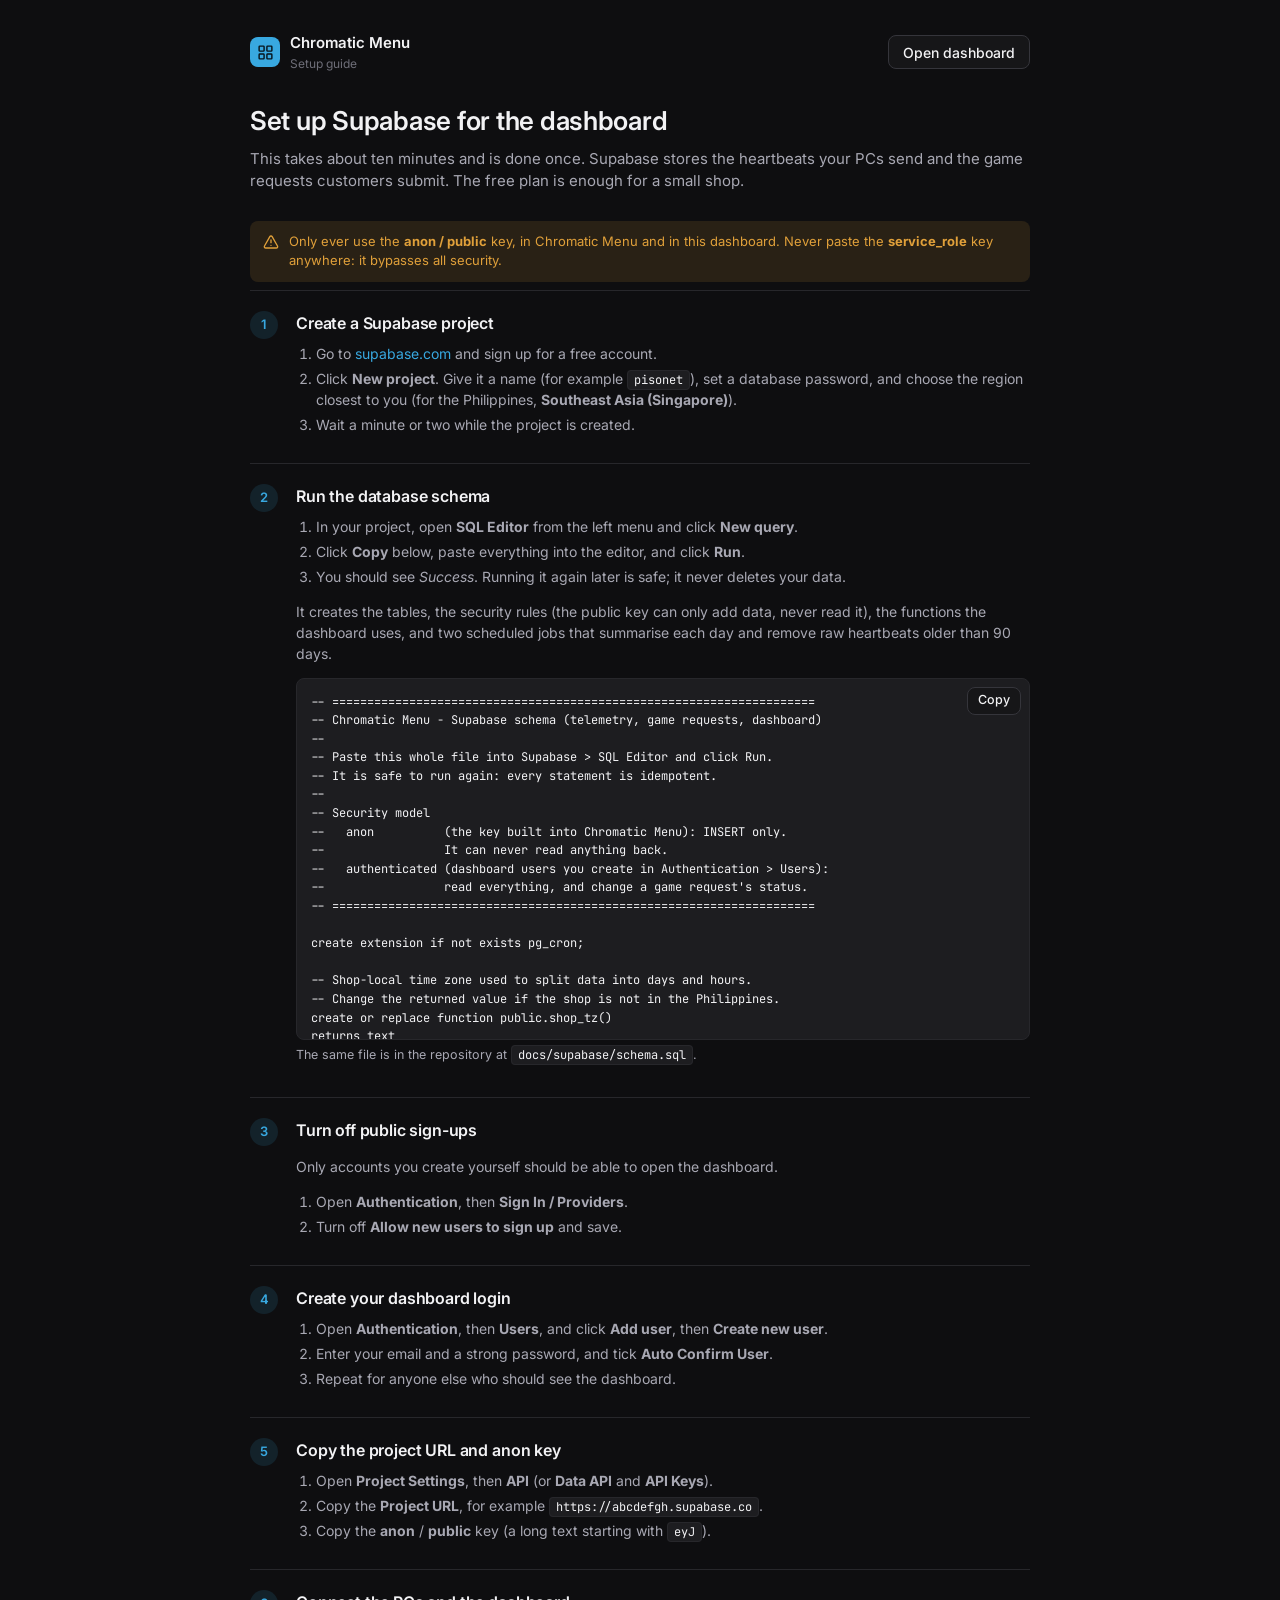
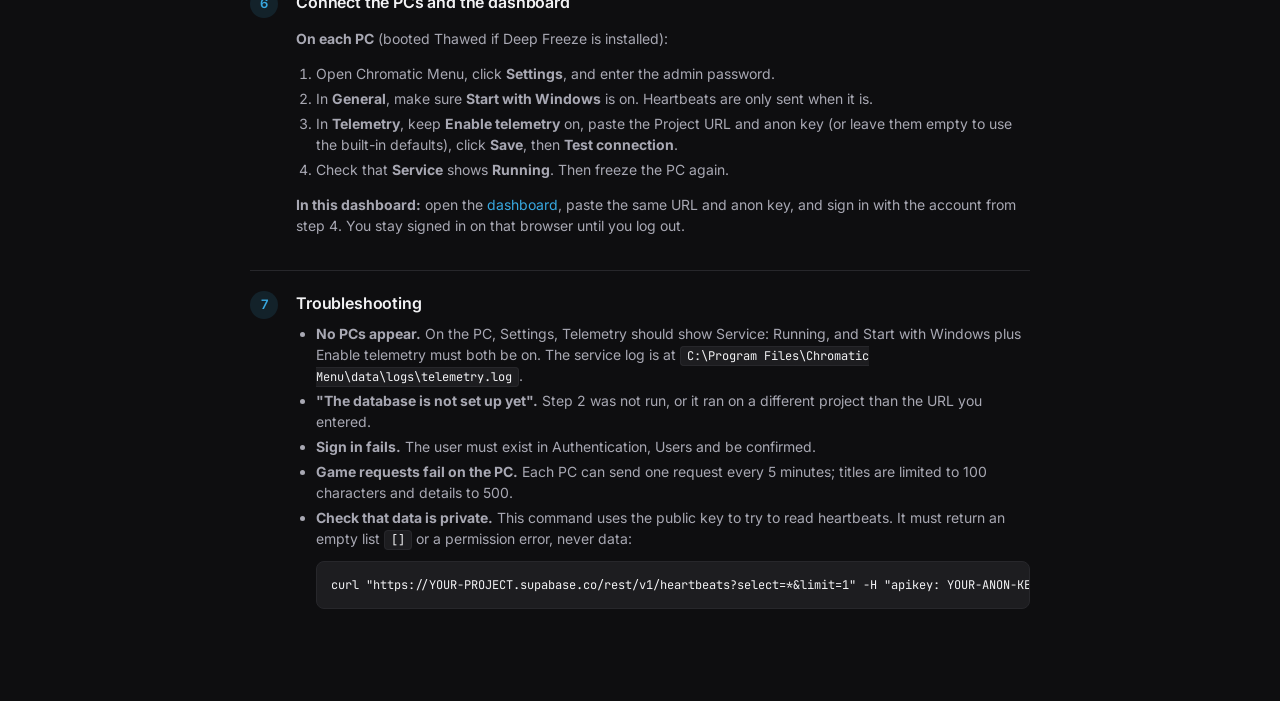
==== docs/setup.html @ d335d224 "feat: add telemetry service, documentation site, and application installer" ====
<!doctype html>
<html lang="en" data-theme="dark">
<head>
  <meta charset="utf-8">
  <meta name="viewport" content="width=device-width, initial-scale=1">
  <title>Supabase Setup - Chromatic Menu Dashboard</title>
  <meta name="description" content="Step-by-step guide to set up Supabase for the Chromatic Menu dashboard.">
  <link rel="icon" href="data:image/svg+xml,%3Csvg xmlns='http://www.w3.org/2000/svg' viewBox='0 0 24 24'%3E%3Crect width='24' height='24' rx='6' fill='%230284c7'/%3E%3Cg fill='none' stroke='white' stroke-width='2'%3E%3Crect x='6' y='6' width='5' height='5' rx='1'/%3E%3Crect x='13' y='6' width='5' height='5' rx='1'/%3E%3Crect x='6' y='13' width='5' height='5' rx='1'/%3E%3Crect x='13' y='13' width='5' height='5' rx='1'/%3E%3C/g%3E%3C/svg%3E">
  <link rel="preconnect" href="https://fonts.googleapis.com">
  <link rel="preconnect" href="https://fonts.gstatic.com" crossorigin>
  <link href="https://fonts.googleapis.com/css2?family=Inter:wght@400;500;600&family=JetBrains+Mono:wght@400;500&display=swap" rel="stylesheet">
  <link rel="stylesheet" href="assets/css/app.css">
  <script>
    try { document.documentElement.setAttribute('data-theme', localStorage.getItem('cm.theme') === 'light' ? 'light' : 'dark'); } catch (e) {}
  </script>
</head>
<body>
  <div class="doc">
    <header>
      <div class="brand" style="margin:0">
        <div class="brand-mark"><svg class="icon" viewBox="0 0 24 24" aria-hidden="true"><rect width="7" height="7" x="3" y="3" rx="1"/><rect width="7" height="7" x="14" y="3" rx="1"/><rect width="7" height="7" x="14" y="14" rx="1"/><rect width="7" height="7" x="3" y="14" rx="1"/></svg></div>
        <div><div class="brand-name">Chromatic Menu</div><div class="brand-sub">Setup guide</div></div>
      </div>
      <a class="btn" href="index.html">Open dashboard</a>
    </header>

    <h1>Set up Supabase for the dashboard</h1>
    <p class="lead">This takes about ten minutes and is done once. Supabase stores the heartbeats your PCs send and the game requests customers submit. The free plan is enough for a small shop.</p>

    <div class="alert warn" style="margin-bottom:8px">
      <svg class="icon" viewBox="0 0 24 24" aria-hidden="true"><path d="m21.73 18-8-14a2 2 0 0 0-3.48 0l-8 14A2 2 0 0 0 4 21h16a2 2 0 0 0 1.73-3"/><path d="M12 9v4"/><path d="M12 17h.01"/></svg>
      <div>Only ever use the <b>anon / public</b> key, in Chromatic Menu and in this dashboard. Never paste the <b>service_role</b> key anywhere: it bypasses all security.</div>
    </div>

    <section class="step">
      <div class="step-num">1</div>
      <div>
        <h2>Create a Supabase project</h2>
        <ol>
          <li>Go to <a href="https://supabase.com" target="_blank" rel="noopener">supabase.com</a> and sign up for a free account.</li>
          <li>Click <b>New project</b>. Give it a name (for example <span class="kbd">pisonet</span>), set a database password, and choose the region closest to you (for the Philippines, <b>Southeast Asia (Singapore)</b>).</li>
          <li>Wait a minute or two while the project is created.</li>
        </ol>
      </div>
    </section>

    <section class="step" id="schema">
      <div class="step-num">2</div>
      <div>
        <h2>Run the database schema</h2>
        <ol>
          <li>In your project, open <b>SQL Editor</b> from the left menu and click <b>New query</b>.</li>
          <li>Click <b>Copy</b> below, paste everything into the editor, and click <b>Run</b>.</li>
          <li>You should see <i>Success</i>. Running it again later is safe; it never deletes your data.</li>
        </ol>
        <p>It creates the tables, the security rules (the public key can only add data, never read it), the functions the dashboard uses, and two scheduled jobs that summarise each day and remove raw heartbeats older than 90 days.</p>
        <div class="code">
          <button class="btn sm copy" id="copySchema">Copy</button>
          <pre id="schemaText">Loading schema...</pre>
        </div>
        <p class="hint">The same file is in the repository at <span class="kbd">docs/supabase/schema.sql</span>.</p>
      </div>
    </section>

    <section class="step">
      <div class="step-num">3</div>
      <div>
        <h2>Turn off public sign-ups</h2>
        <p>Only accounts you create yourself should be able to open the dashboard.</p>
        <ol>
          <li>Open <b>Authentication</b>, then <b>Sign In / Providers</b>.</li>
          <li>Turn off <b>Allow new users to sign up</b> and save.</li>
        </ol>
      </div>
    </section>

    <section class="step">
      <div class="step-num">4</div>
      <div>
        <h2>Create your dashboard login</h2>
        <ol>
          <li>Open <b>Authentication</b>, then <b>Users</b>, and click <b>Add user</b>, then <b>Create new user</b>.</li>
          <li>Enter your email and a strong password, and tick <b>Auto Confirm User</b>.</li>
          <li>Repeat for anyone else who should see the dashboard.</li>
        </ol>
      </div>
    </section>

    <section class="step">
      <div class="step-num">5</div>
      <div>
        <h2>Copy the project URL and anon key</h2>
        <ol>
          <li>Open <b>Project Settings</b>, then <b>API</b> (or <b>Data API</b> and <b>API Keys</b>).</li>
          <li>Copy the <b>Project URL</b>, for example <span class="kbd">https://abcdefgh.supabase.co</span>.</li>
          <li>Copy the <b>anon</b> / <b>public</b> key (a long text starting with <span class="kbd">eyJ</span>).</li>
        </ol>
      </div>
    </section>

    <section class="step">
      <div class="step-num">6</div>
      <div>
        <h2>Connect the PCs and the dashboard</h2>
        <p><b>On each PC</b> (booted Thawed if Deep Freeze is installed):</p>
        <ol>
          <li>Open Chromatic Menu, click <b>Settings</b>, and enter the admin password.</li>
          <li>In <b>General</b>, make sure <b>Start with Windows</b> is on. Heartbeats are only sent when it is.</li>
          <li>In <b>Telemetry</b>, keep <b>Enable telemetry</b> on, paste the Project URL and anon key (or leave them empty to use the built-in defaults), click <b>Save</b>, then <b>Test connection</b>.</li>
          <li>Check that <b>Service</b> shows <b>Running</b>. Then freeze the PC again.</li>
        </ol>
        <p><b>In this dashboard:</b> open the <a href="index.html">dashboard</a>, paste the same URL and anon key, and sign in with the account from step 4. You stay signed in on that browser until you log out.</p>
      </div>
    </section>

    <section class="step">
      <div class="step-num">7</div>
      <div>
        <h2>Troubleshooting</h2>
        <ul>
          <li><b>No PCs appear.</b> On the PC, Settings, Telemetry should show Service: Running, and Start with Windows plus Enable telemetry must both be on. The service log is at <span class="kbd">C:\Program Files\Chromatic Menu\data\logs\telemetry.log</span>.</li>
          <li><b>"The database is not set up yet".</b> Step 2 was not run, or it ran on a different project than the URL you entered.</li>
          <li><b>Sign in fails.</b> The user must exist in Authentication, Users and be confirmed.</li>
          <li><b>Game requests fail on the PC.</b> Each PC can send one request every 5 minutes; titles are limited to 100 characters and details to 500.</li>
          <li><b>Check that data is private.</b> This command uses the public key to try to read heartbeats. It must return an empty list <span class="kbd">[]</span> or a permission error, never data:
            <div class="code"><pre>curl "https://YOUR-PROJECT.supabase.co/rest/v1/heartbeats?select=*&amp;limit=1" -H "apikey: YOUR-ANON-KEY" -H "Authorization: Bearer YOUR-ANON-KEY"</pre></div>
          </li>
        </ul>
      </div>
    </section>
  </div>

  <script>
    (function () {
      var pre = document.getElementById('schemaText');
      var btn = document.getElementById('copySchema');
      fetch('supabase/schema.sql', { cache: 'no-cache' })
        .then(function (r) { if (!r.ok) throw new Error('HTTP ' + r.status); return r.text(); })
        .then(function (text) { pre.textContent = text; })
        .catch(function () {
          pre.textContent = 'Could not load the schema here. Open docs/supabase/schema.sql from the repository instead.';
          btn.disabled = true;
        });
      btn.addEventListener('click', function () {
        navigator.clipboard.writeText(pre.textContent).then(function () {
          btn.textContent = 'Copied';
          setTimeout(function () { btn.textContent = 'Copy'; }, 1500);
        }, function () {
          var range = document.createRange();
          range.selectNodeContents(pre);
          var sel = window.getSelection();
          sel.removeAllRanges();
          sel.addRange(range);
          btn.textContent = 'Press Ctrl+C';
        });
      });
    })();
  </script>
</body>
</html>
---- docs/assets/css/app.css ----
/* Chromatic Menu Dashboard */

:root {
  --bg: #f6f6f7;
  --surface: #ffffff;
  --surface-2: #f2f2f4;
  --surface-3: #e9e9ec;
  --border: #e3e3e7;
  --border-strong: #d2d2d8;
  --text: #17171a;
  --text-2: #55555e;
  --text-3: #8e8e98;
  --accent: #0284c7;
  --accent-hover: #0369a1;
  --accent-soft: rgba(2, 132, 199, 0.10);
  --accent-contrast: #ffffff;
  --success: #15803d;
  --success-soft: rgba(21, 128, 61, 0.10);
  --warning: #b45309;
  --warning-soft: rgba(180, 83, 9, 0.10);
  --danger: #dc2626;
  --danger-soft: rgba(220, 38, 38, 0.10);
  --idle: #c9c9d1;
  --radius: 8px;
  --radius-lg: 12px;
  --shadow: 0 1px 2px rgba(16, 16, 20, 0.04);
  --font: "Inter", system-ui, -apple-system, "Segoe UI", Roboto, sans-serif;
  --mono: "JetBrains Mono", ui-monospace, "Cascadia Code", Consolas, monospace;
  color-scheme: light;
}

:root[data-theme="dark"] {
  --bg: #0e0e10;
  --surface: #161618;
  --surface-2: #1d1d20;
  --surface-3: #26262a;
  --border: #27272b;
  --border-strong: #35353b;
  --text: #f2f2f4;
  --text-2: #a8a8b3;
  --text-3: #6e6e78;
  --accent: #38a8e0;
  --accent-hover: #5bb9e8;
  --accent-soft: rgba(56, 168, 224, 0.13);
  --accent-contrast: #06131b;
  --success: #3fb96b;
  --success-soft: rgba(63, 185, 107, 0.13);
  --warning: #e0a03a;
  --warning-soft: rgba(224, 160, 58, 0.13);
  --danger: #ef5b5b;
  --danger-soft: rgba(239, 91, 91, 0.13);
  --idle: #3a3a42;
  --shadow: none;
  color-scheme: dark;
}

* { box-sizing: border-box; }

html, body { margin: 0; padding: 0; }

body {
  background: var(--bg);
  color: var(--text);
  font-family: var(--font);
  font-size: 14px;
  line-height: 1.5;
  -webkit-font-smoothing: antialiased;
}

a { color: var(--accent); text-decoration: none; }
a:hover { text-decoration: underline; }

h1, h2, h3 { margin: 0; font-weight: 600; letter-spacing: -0.01em; }
h1 { font-size: 22px; }
h2 { font-size: 16px; }
h3 { font-size: 14px; }

.muted { color: var(--text-2); }
.subtle { color: var(--text-3); }
.mono { font-family: var(--mono); font-size: 12.5px; }
.hidden { display: none !important; }

svg.icon {
  width: 16px; height: 16px;
  fill: none; stroke: currentColor; stroke-width: 2;
  stroke-linecap: round; stroke-linejoin: round;
  flex-shrink: 0;
}

/* ---------- Buttons & inputs ---------- */

.btn {
  display: inline-flex; align-items: center; justify-content: center; gap: 8px;
  height: 34px; padding: 0 14px;
  border: 1px solid var(--border-strong); border-radius: var(--radius);
  background: var(--surface); color: var(--text);
  font: inherit; font-weight: 500; cursor: pointer;
  transition: background 120ms, border-color 120ms, color 120ms;
  white-space: nowrap;
}
.btn:hover { background: var(--surface-2); }
.btn:focus-visible, .input:focus-visible, .select:focus-visible, .seg button:focus-visible, .nav a:focus-visible {
  outline: 2px solid var(--accent); outline-offset: 1px;
}
.btn:disabled { opacity: 0.5; cursor: not-allowed; }
.btn.primary { background: var(--accent); border-color: var(--accent); color: var(--accent-contrast); }
.btn.primary:hover { background: var(--accent-hover); border-color: var(--accent-hover); }
.btn.ghost { border-color: transparent; background: transparent; color: var(--text-2); }
.btn.ghost:hover { background: var(--surface-2); color: var(--text); }
.btn.danger { color: var(--danger); }
.btn.sm { height: 28px; padding: 0 10px; font-size: 12.5px; }
.btn.icon-only { width: 34px; padding: 0; }

.input, .select {
  height: 36px; width: 100%;
  padding: 0 12px;
  background: var(--surface); color: var(--text);
  border: 1px solid var(--border-strong); border-radius: var(--radius);
  font: inherit;
}
.input::placeholder { color: var(--text-3); }
.input.mono { font-family: var(--mono); font-size: 12.5px; }

label.field { display: block; margin-bottom: 14px; }
label.field > span { display: block; font-size: 12.5px; font-weight: 500; color: var(--text-2); margin-bottom: 6px; }
.hint { font-size: 12.5px; color: var(--text-3); margin-top: 6px; }

.seg { display: inline-flex; border: 1px solid var(--border-strong); border-radius: var(--radius); overflow: hidden; background: var(--surface); }
.seg button {
  border: 0; background: transparent; color: var(--text-2);
  height: 32px; padding: 0 12px; font: inherit; font-size: 13px; cursor: pointer;
  border-right: 1px solid var(--border);
}
.seg button:last-child { border-right: 0; }
.seg button:hover { background: var(--surface-2); color: var(--text); }
.seg button.active { background: var(--accent-soft); color: var(--accent); font-weight: 500; }

.alert {
  display: flex; gap: 10px; align-items: flex-start;
  padding: 10px 12px; border-radius: var(--radius);
  border: 1px solid var(--border); background: var(--surface-2);
  font-size: 13px; color: var(--text-2);
}
.alert.error { border-color: transparent; background: var(--danger-soft); color: var(--danger); }
.alert.warn { border-color: transparent; background: var(--warning-soft); color: var(--warning); }
.alert.ok { border-color: transparent; background: var(--success-soft); color: var(--success); }
.alert .icon { margin-top: 2px; }

/* ---------- Auth screens ---------- */

.auth {
  min-height: 100vh; display: flex; align-items: center; justify-content: center;
  padding: 32px 16px;
}
.auth-card {
  width: 100%; max-width: 420px;
  background: var(--surface); border: 1px solid var(--border); border-radius: var(--radius-lg);
  padding: 28px; box-shadow: var(--shadow);
}
.brand { display: flex; align-items: center; gap: 10px; margin-bottom: 22px; }
.brand-mark {
  width: 30px; height: 30px; border-radius: 8px;
  background: var(--accent); color: var(--accent-contrast);
  display: grid; place-items: center;
}
.brand-mark .icon { width: 17px; height: 17px; }
.brand-name { font-weight: 600; font-size: 15px; }
.brand-sub { font-size: 12px; color: var(--text-3); }
.auth-card h1 { font-size: 19px; margin-bottom: 4px; }
.auth-card p.lead { color: var(--text-2); margin: 0 0 20px; font-size: 13.5px; }
.auth-card .actions { display: flex; flex-direction: column; gap: 10px; margin-top: 6px; }
.auth-card .actions .btn { width: 100%; height: 38px; }
.auth-footer { margin-top: 18px; padding-top: 16px; border-top: 1px solid var(--border); font-size: 13px; color: var(--text-2); display: flex; justify-content: space-between; gap: 12px; flex-wrap: wrap; }

/* ---------- App shell ---------- */

.shell { display: grid; grid-template-columns: 232px 1fr; min-height: 100vh; }

.sidebar {
  position: sticky; top: 0; height: 100vh;
  background: var(--surface); border-right: 1px solid var(--border);
  display: flex; flex-direction: column; padding: 16px 12px;
}
.sidebar .brand { padding: 4px 8px; margin-bottom: 18px; }
.nav { display: flex; flex-direction: column; gap: 2px; }
.nav a {
  display: flex; align-items: center; gap: 10px;
  height: 34px; padding: 0 10px; border-radius: var(--radius);
  color: var(--text-2); font-weight: 500; font-size: 13.5px;
  transition: background 120ms, color 120ms;
}
.nav a:hover { background: var(--surface-2); color: var(--text); text-decoration: none; }
.nav a.active { background: var(--accent-soft); color: var(--accent); }
.nav .badge { margin-left: auto; }
.sidebar-foot { margin-top: auto; padding: 12px 8px 0; border-top: 1px solid var(--border); font-size: 12px; color: var(--text-3); }
.sidebar-foot .user { color: var(--text-2); font-weight: 500; overflow: hidden; text-overflow: ellipsis; white-space: nowrap; }
.sidebar-foot .row { display: flex; gap: 6px; margin-top: 10px; }

.main { min-width: 0; }
.topbar {
  display: flex; align-items: center; gap: 16px; flex-wrap: wrap;
  padding: 18px 28px; border-bottom: 1px solid var(--border);
  background: var(--bg); position: sticky; top: 0; z-index: 5;
}
.topbar .title { flex: 1; min-width: 180px; }
.topbar .title .muted { font-size: 13px; }
.topbar .controls { display: flex; align-items: center; gap: 8px; flex-wrap: wrap; }
.topbar input[type="date"] { width: 150px; height: 32px; }

.content { padding: 24px 28px 48px; max-width: 1320px; }

/* ---------- Cards, KPIs, tables ---------- */

.grid { display: grid; gap: 16px; }
.kpis { grid-template-columns: repeat(auto-fit, minmax(180px, 1fr)); margin-bottom: 20px; }
.cols-2 { grid-template-columns: 2fr 1fr; }
.cols-even { grid-template-columns: 1fr 1fr; }

.card {
  background: var(--surface); border: 1px solid var(--border); border-radius: var(--radius);
  box-shadow: var(--shadow); min-width: 0;
}
.card-head { display: flex; align-items: center; gap: 12px; padding: 14px 16px; border-bottom: 1px solid var(--border); }
.card-head h2 { font-size: 14px; flex: 1; }
.card-body { padding: 16px; }
.card-body.flush { padding: 0; }
.section { margin-top: 16px; }

.kpi { padding: 16px; }
.kpi .label { font-size: 12.5px; color: var(--text-2); display: flex; align-items: center; gap: 6px; }
.kpi .value { font-size: 24px; font-weight: 600; letter-spacing: -0.02em; margin-top: 6px; font-variant-numeric: tabular-nums; }
.kpi .foot { font-size: 12px; color: var(--text-3); margin-top: 4px; display: flex; align-items: center; gap: 4px; }
.delta.up { color: var(--success); }
.delta.down { color: var(--danger); }

.badge {
  display: inline-flex; align-items: center; gap: 6px;
  height: 22px; padding: 0 8px; border-radius: 999px;
  font-size: 12px; font-weight: 500; white-space: nowrap;
  background: var(--surface-3); color: var(--text-2);
}
.badge.online { background: var(--success-soft); color: var(--success); }
.badge.offline { background: var(--surface-3); color: var(--text-3); }
.badge.new { background: var(--accent-soft); color: var(--accent); }
.badge.added { background: var(--success-soft); color: var(--success); }
.badge.rejected { background: var(--danger-soft); color: var(--danger); }
.dot { width: 7px; height: 7px; border-radius: 50%; background: currentColor; }

table.table { width: 100%; border-collapse: collapse; font-size: 13px; }
.table th {
  text-align: left; font-weight: 500; color: var(--text-3); font-size: 12px;
  padding: 10px 16px; border-bottom: 1px solid var(--border); white-space: nowrap;
}
.table td { padding: 11px 16px; border-bottom: 1px solid var(--border); vertical-align: top; }
.table tr:last-child td { border-bottom: 0; }
.table td.num, .table th.num { text-align: right; font-variant-numeric: tabular-nums; }
.table-wrap { overflow-x: auto; }

.empty { padding: 36px 16px; text-align: center; color: var(--text-3); font-size: 13px; }

.bar-track { height: 6px; border-radius: 3px; background: var(--surface-3); overflow: hidden; min-width: 60px; }
.bar-fill { height: 100%; background: var(--accent); border-radius: 3px; }

/* ---------- PC cards ---------- */

.pcs { grid-template-columns: repeat(auto-fill, minmax(250px, 1fr)); }
.pc { padding: 16px; }
.pc-top { display: flex; align-items: center; gap: 10px; margin-bottom: 12px; }
.pc-top .name { font-weight: 600; flex: 1; overflow: hidden; text-overflow: ellipsis; white-space: nowrap; }
.pc-program { font-size: 13px; color: var(--text-2); margin-bottom: 12px; display: flex; gap: 6px; align-items: center; min-height: 20px; }
.pc-program strong { color: var(--text); font-weight: 500; overflow: hidden; text-overflow: ellipsis; white-space: nowrap; }
.pc-stats { display: grid; grid-template-columns: repeat(3, 1fr); gap: 8px; padding-top: 12px; border-top: 1px solid var(--border); }
.pc-stats .k { font-size: 11.5px; color: var(--text-3); }
.pc-stats .v { font-weight: 600; font-variant-numeric: tabular-nums; }

/* ---------- Timeline ---------- */

.timeline { padding: 8px 16px 16px; }
.tl-axis, .tl-row { display: grid; grid-template-columns: 150px 1fr; gap: 16px; align-items: center; }
.tl-axis .ticks { position: relative; height: 22px; font-size: 11px; color: var(--text-3); }
.tl-axis .ticks span { position: absolute; transform: translateX(-50%); top: 4px; font-variant-numeric: tabular-nums; }
.tl-axis .ticks span:first-child { transform: none; }
.tl-axis .ticks span:last-child { transform: translateX(-100%); }
.tl-row { padding: 10px 0; border-top: 1px solid var(--border); }
.tl-name { font-weight: 500; overflow: hidden; text-overflow: ellipsis; white-space: nowrap; }
.tl-name .subtle { display: block; font-size: 12px; font-weight: 400; }
.tl-bar { position: relative; height: 26px; background: var(--surface-2); border-radius: 6px; overflow: hidden; }
.tl-grid { position: absolute; top: 0; bottom: 0; width: 1px; background: var(--border); }
.tl-seg { position: absolute; top: 3px; bottom: 3px; border-radius: 3px; min-width: 2px; cursor: default; }
.tl-seg.active { background: var(--accent); }
.tl-seg.idle { background: var(--idle); }
.tl-now { position: absolute; top: 0; bottom: 0; width: 2px; background: var(--danger); }
.tl-stats { grid-column: 2; display: flex; gap: 18px; flex-wrap: wrap; font-size: 12px; color: var(--text-2); margin-top: 8px; }
.tl-stats b { color: var(--text); font-weight: 600; font-variant-numeric: tabular-nums; }
.legend { display: flex; gap: 16px; flex-wrap: wrap; font-size: 12px; color: var(--text-2); }
.legend i { display: inline-block; width: 10px; height: 10px; border-radius: 2px; margin-right: 6px; vertical-align: -1px; }

.tooltip {
  position: fixed; z-index: 50; pointer-events: none;
  background: var(--text); color: var(--bg);
  font-size: 12px; line-height: 1.4; padding: 6px 9px; border-radius: 6px;
  max-width: 280px; white-space: pre-line;
}

/* ---------- Heatmap ---------- */

.heatmap { display: grid; grid-template-columns: 40px repeat(24, minmax(14px, 1fr)); gap: 3px; font-size: 11px; color: var(--text-3); }
.heatmap .hm-cell { aspect-ratio: 1 / 1; border-radius: 3px; background: var(--surface-2); }
.heatmap .hm-label { display: flex; align-items: center; }
.heatmap .hm-hour { text-align: center; }

/* ---------- Charts ---------- */

.chart-box { position: relative; height: 300px; }
.chart-box.short { height: 240px; }

/* ---------- Requests ---------- */

.req-title { font-weight: 500; }
.req-desc { color: var(--text-2); font-size: 12.5px; margin-top: 2px; white-space: pre-wrap; word-break: break-word; }
.req-actions { display: flex; gap: 6px; justify-content: flex-end; }

/* ---------- Setup guide ---------- */

.doc { max-width: 820px; margin: 0 auto; padding: 32px 20px 64px; }
.doc header { display: flex; align-items: center; justify-content: space-between; gap: 12px; margin-bottom: 28px; flex-wrap: wrap; }
.doc h1 { font-size: 26px; margin-bottom: 8px; }
.doc .lead { color: var(--text-2); font-size: 15px; margin: 0 0 28px; }
.step { display: grid; grid-template-columns: 32px minmax(0, 1fr); gap: 14px; padding: 20px 0; border-top: 1px solid var(--border); }
.step-num {
  width: 28px; height: 28px; border-radius: 50%;
  background: var(--accent-soft); color: var(--accent);
  display: grid; place-items: center; font-weight: 600; font-size: 13px;
}
.step h2 { font-size: 16px; margin-bottom: 6px; }
.step p, .step li { color: var(--text-2); }
.step ol, .step ul { padding-left: 20px; margin: 8px 0; }
.step li { margin: 4px 0; }
.kbd { font-family: var(--mono); font-size: 12px; background: var(--surface-2); border: 1px solid var(--border); border-radius: 4px; padding: 1px 6px; color: var(--text); }
.code {
  position: relative; background: var(--surface-2); border: 1px solid var(--border); border-radius: var(--radius);
  margin-top: 12px;
}
.code pre { margin: 0; padding: 14px; max-height: 360px; overflow: auto; font-family: var(--mono); font-size: 12px; line-height: 1.55; color: var(--text); }
.code .copy { position: absolute; top: 8px; right: 8px; }

/* ---------- Responsive ---------- */

@media (max-width: 1100px) {
  .cols-2, .cols-even { grid-template-columns: 1fr; }
}

@media (max-width: 860px) {
  .shell { grid-template-columns: 1fr; }
  .sidebar {
    position: sticky; top: 0; height: auto; z-index: 10;
    flex-direction: row; align-items: center; gap: 8px;
    padding: 10px 16px; border-right: 0; border-bottom: 1px solid var(--border);
    overflow-x: auto;
  }
  .sidebar .brand { margin: 0 8px 0 0; padding: 0; }
  .sidebar .brand-text { display: none; }
  .nav { flex-direction: row; }
  .nav a span.label { display: none; }
  .nav a { padding: 0 10px; }
  .sidebar-foot { margin: 0 0 0 auto; padding: 0; border: 0; }
  .sidebar-foot .user, .sidebar-foot .conn { display: none; }
  .sidebar-foot .row { margin: 0; }
  .topbar { position: static; padding: 16px; }
  .content { padding: 16px 16px 40px; }
  .tl-axis, .tl-row { grid-template-columns: 1fr; gap: 6px; }
  .tl-axis .label-col { display: none; }
  .tl-stats { grid-column: 1; }
  .heatmap { grid-template-columns: 30px repeat(24, minmax(9px, 1fr)); gap: 2px; font-size: 9px; }
  .table th, .table td { padding: 10px 12px; }
}
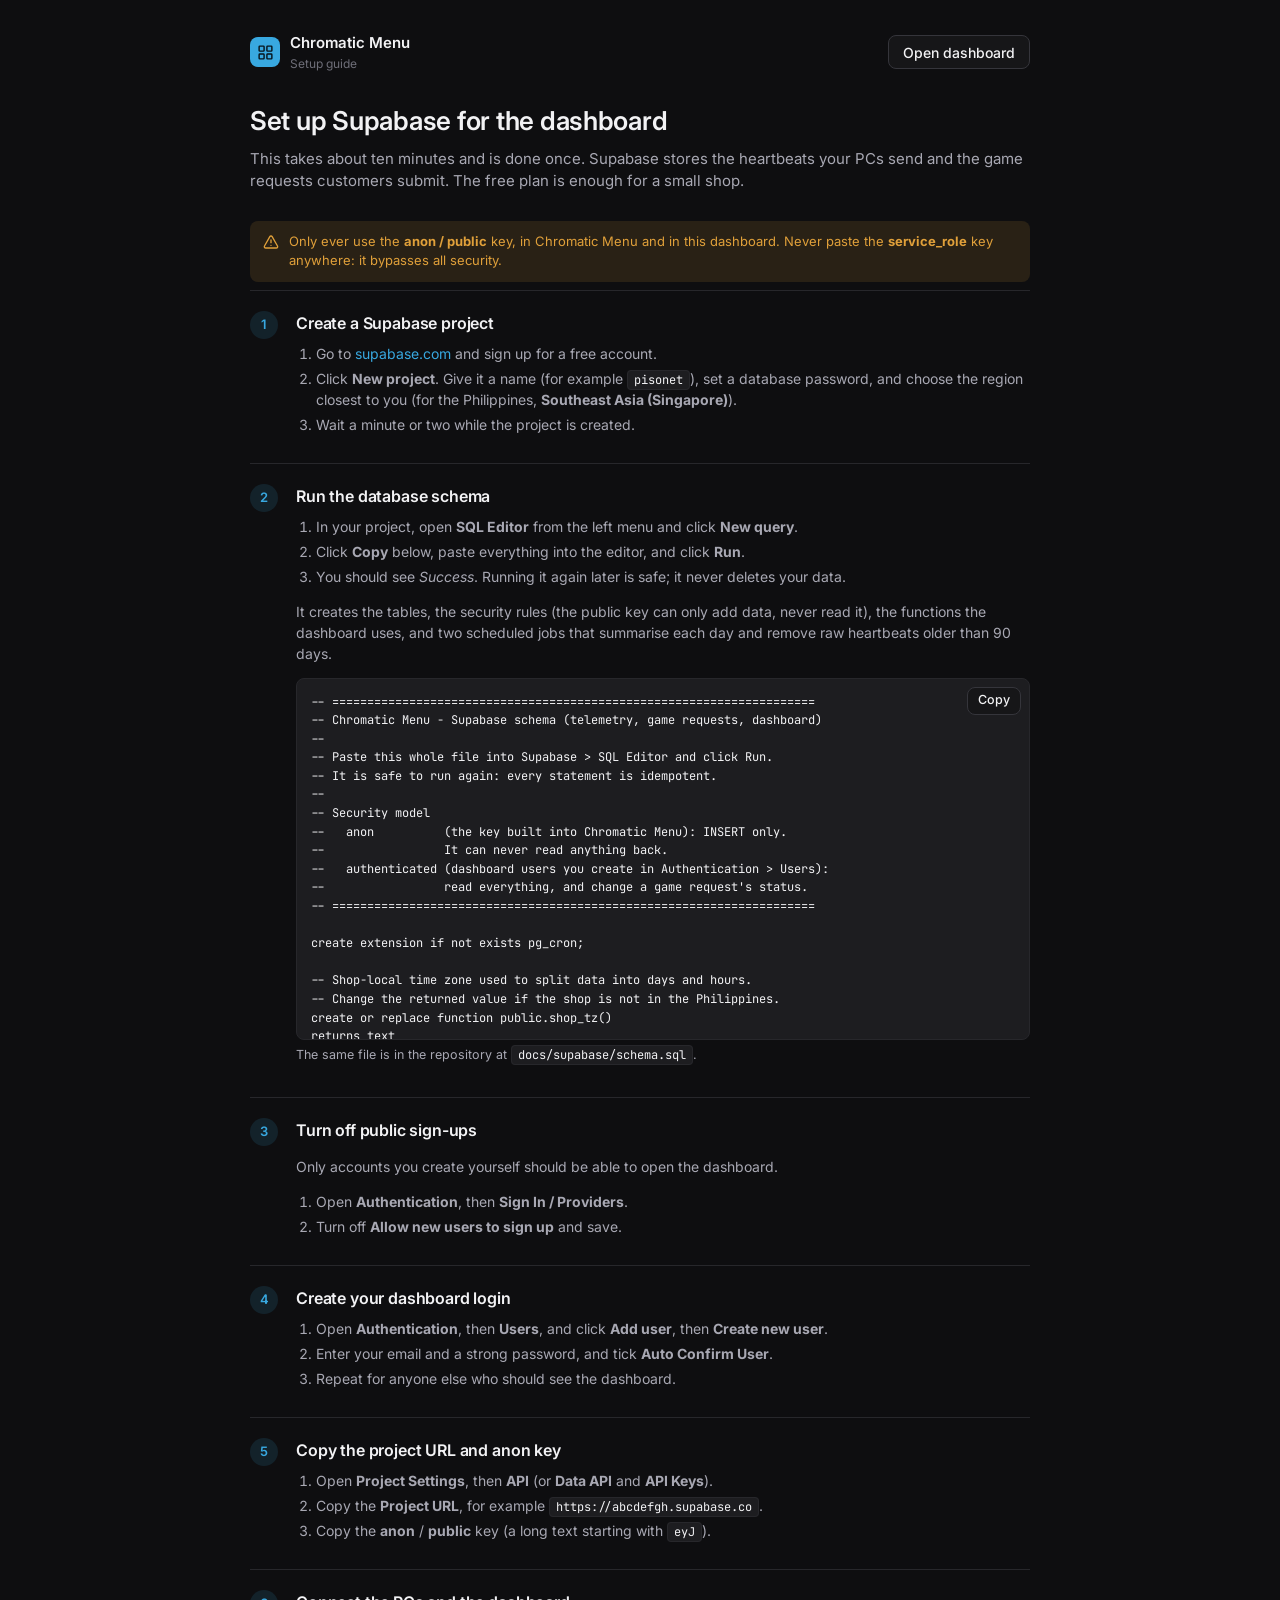
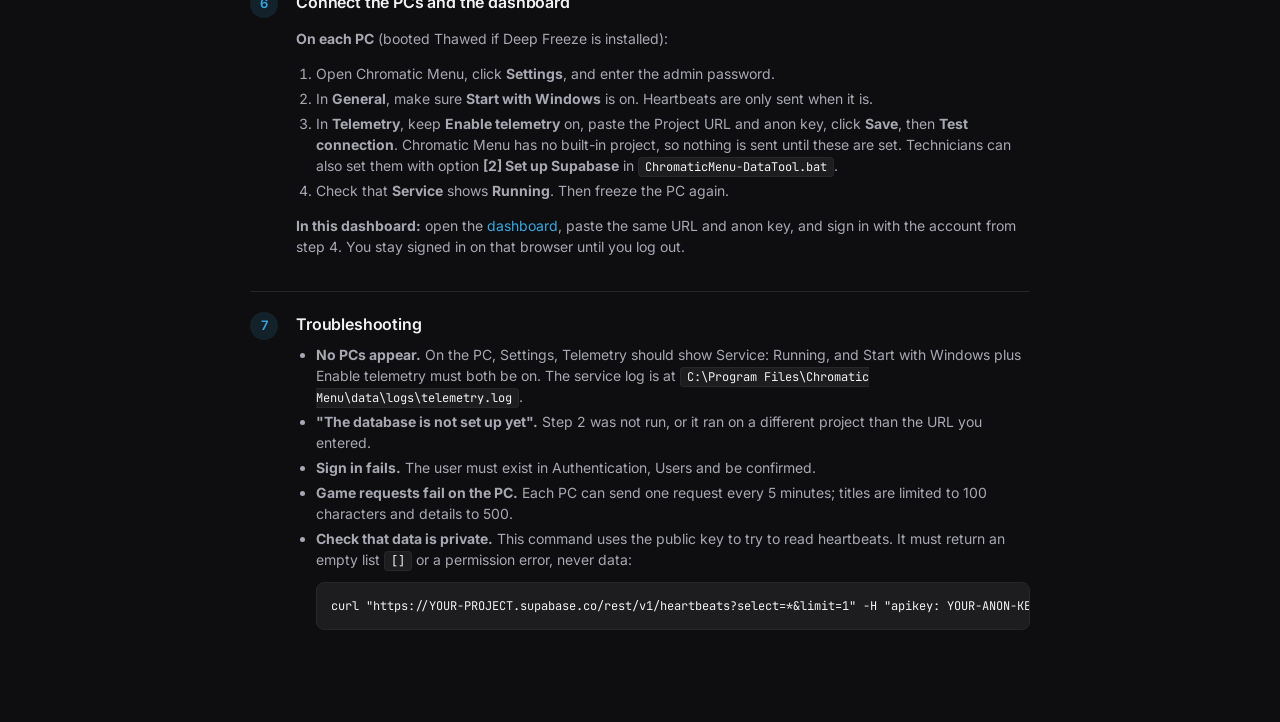
==== commit 4f5f10b4: "feat: add Chromatic Menu application, telemetry service, and deployment documentation" ====
--- a/docs/setup.html
+++ b/docs/setup.html
@@ -106,7 +106,7 @@
         <ol>
           <li>Open Chromatic Menu, click <b>Settings</b>, and enter the admin password.</li>
           <li>In <b>General</b>, make sure <b>Start with Windows</b> is on. Heartbeats are only sent when it is.</li>
-          <li>In <b>Telemetry</b>, keep <b>Enable telemetry</b> on, paste the Project URL and anon key (or leave them empty to use the built-in defaults), click <b>Save</b>, then <b>Test connection</b>.</li>
+          <li>In <b>Telemetry</b>, keep <b>Enable telemetry</b> on, paste the Project URL and anon key, click <b>Save</b>, then <b>Test connection</b>. Chromatic Menu has no built-in project, so nothing is sent until these are set. Technicians can also set them with option <b>[2] Set up Supabase</b> in <span class="kbd">ChromaticMenu-DataTool.bat</span>.</li>
           <li>Check that <b>Service</b> shows <b>Running</b>. Then freeze the PC again.</li>
         </ol>
         <p><b>In this dashboard:</b> open the <a href="index.html">dashboard</a>, paste the same URL and anon key, and sign in with the account from step 4. You stay signed in on that browser until you log out.</p>
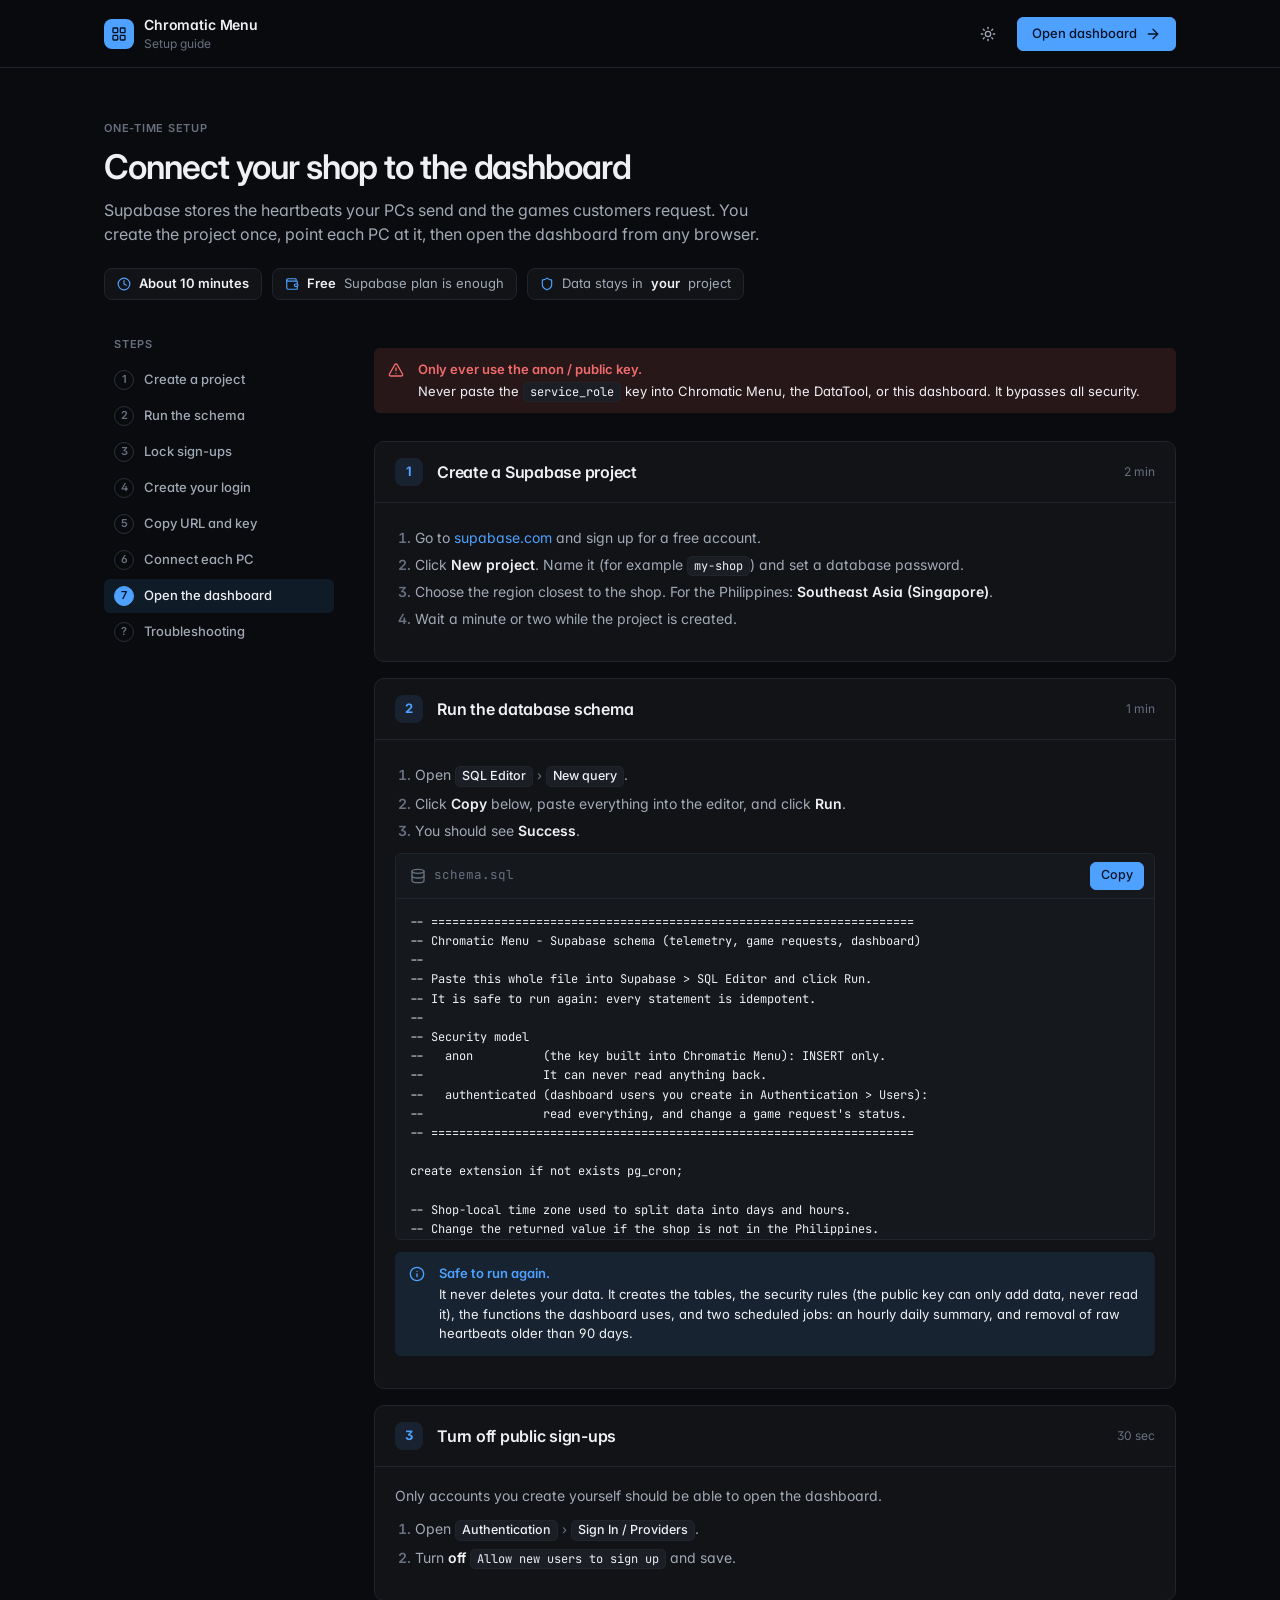
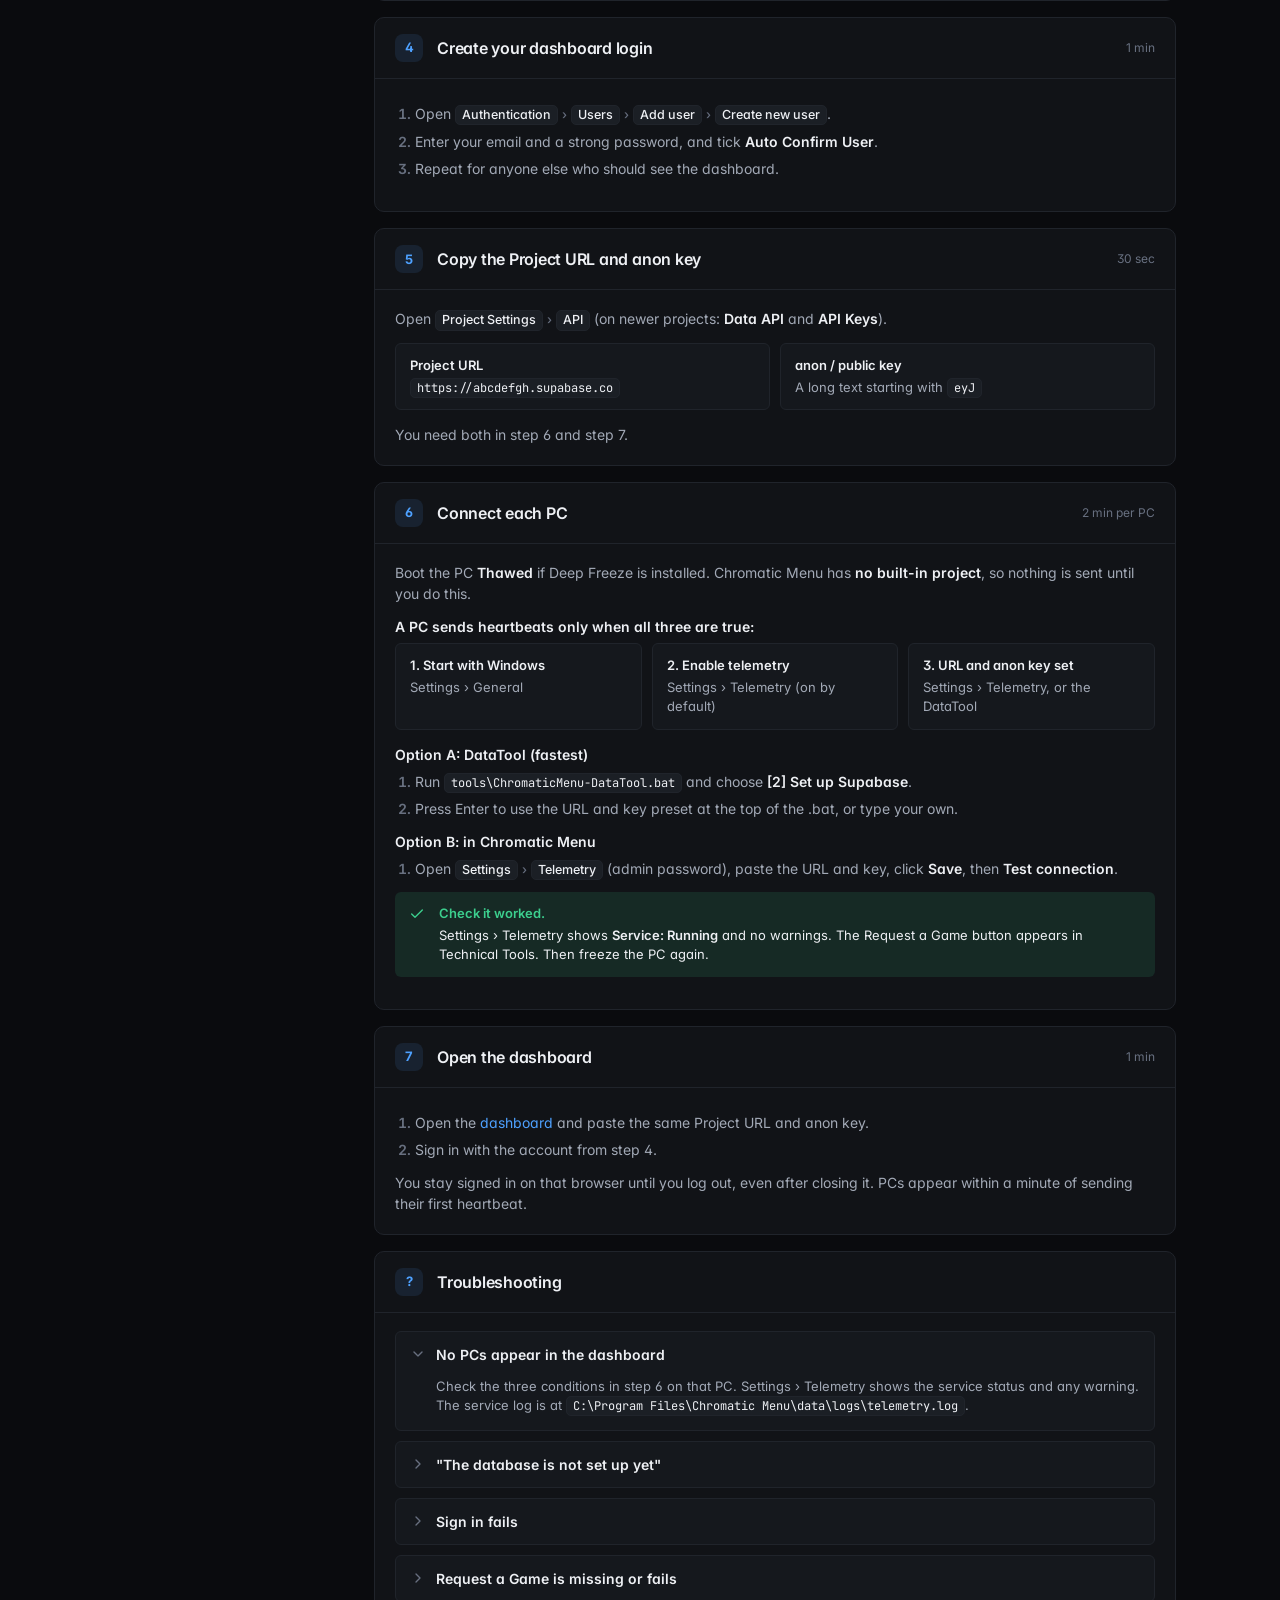
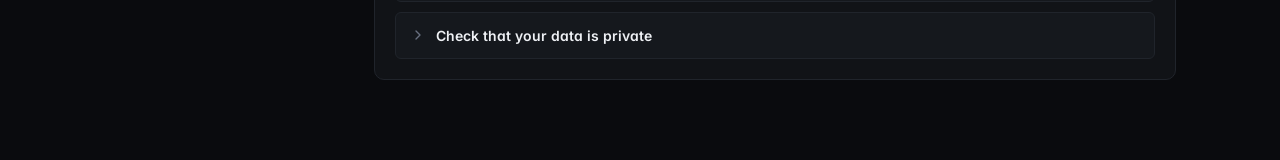
==== commit 22d74b48: "feat: add Chromatic Menu web dashboard interface and setup documentation" ====
--- a/docs/setup.html
+++ b/docs/setup.html
@@ -3,131 +3,197 @@
 <head>
   <meta charset="utf-8">
   <meta name="viewport" content="width=device-width, initial-scale=1">
-  <title>Supabase Setup - Chromatic Menu Dashboard</title>
-  <meta name="description" content="Step-by-step guide to set up Supabase for the Chromatic Menu dashboard.">
-  <link rel="icon" href="data:image/svg+xml,%3Csvg xmlns='http://www.w3.org/2000/svg' viewBox='0 0 24 24'%3E%3Crect width='24' height='24' rx='6' fill='%230284c7'/%3E%3Cg fill='none' stroke='white' stroke-width='2'%3E%3Crect x='6' y='6' width='5' height='5' rx='1'/%3E%3Crect x='13' y='6' width='5' height='5' rx='1'/%3E%3Crect x='6' y='13' width='5' height='5' rx='1'/%3E%3Crect x='13' y='13' width='5' height='5' rx='1'/%3E%3C/g%3E%3C/svg%3E">
+  <title>Setup Guide - Chromatic Menu Dashboard</title>
+  <meta name="description" content="Set up Supabase, connect your PCs, and open the Chromatic Menu dashboard.">
+  <link rel="icon" href="data:image/svg+xml,%3Csvg xmlns='http://www.w3.org/2000/svg' viewBox='0 0 24 24'%3E%3Crect width='24' height='24' rx='6' fill='%230b6fe0'/%3E%3Cg fill='none' stroke='white' stroke-width='2'%3E%3Crect x='6' y='6' width='5' height='5' rx='1'/%3E%3Crect x='13' y='6' width='5' height='5' rx='1'/%3E%3Crect x='6' y='13' width='5' height='5' rx='1'/%3E%3Crect x='13' y='13' width='5' height='5' rx='1'/%3E%3C/g%3E%3C/svg%3E">
   <link rel="preconnect" href="https://fonts.googleapis.com">
   <link rel="preconnect" href="https://fonts.gstatic.com" crossorigin>
-  <link href="https://fonts.googleapis.com/css2?family=Inter:wght@400;500;600&family=JetBrains+Mono:wght@400;500&display=swap" rel="stylesheet">
+  <link href="https://fonts.googleapis.com/css2?family=Inter:wght@400;500;600;700&family=JetBrains+Mono:wght@400;500&display=swap" rel="stylesheet">
   <link rel="stylesheet" href="assets/css/app.css">
   <script>
     try { document.documentElement.setAttribute('data-theme', localStorage.getItem('cm.theme') === 'light' ? 'light' : 'dark'); } catch (e) {}
   </script>
 </head>
 <body>
-  <div class="doc">
-    <header>
-      <div class="brand" style="margin:0">
+  <header class="doc-top">
+    <div class="inner">
+      <div class="brand">
         <div class="brand-mark"><svg class="icon" viewBox="0 0 24 24" aria-hidden="true"><rect width="7" height="7" x="3" y="3" rx="1"/><rect width="7" height="7" x="14" y="3" rx="1"/><rect width="7" height="7" x="14" y="14" rx="1"/><rect width="7" height="7" x="3" y="14" rx="1"/></svg></div>
         <div><div class="brand-name">Chromatic Menu</div><div class="brand-sub">Setup guide</div></div>
       </div>
-      <a class="btn" href="index.html">Open dashboard</a>
-    </header>
-
-    <h1>Set up Supabase for the dashboard</h1>
-    <p class="lead">This takes about ten minutes and is done once. Supabase stores the heartbeats your PCs send and the game requests customers submit. The free plan is enough for a small shop.</p>
-
-    <div class="alert warn" style="margin-bottom:8px">
-      <svg class="icon" viewBox="0 0 24 24" aria-hidden="true"><path d="m21.73 18-8-14a2 2 0 0 0-3.48 0l-8 14A2 2 0 0 0 4 21h16a2 2 0 0 0 1.73-3"/><path d="M12 9v4"/><path d="M12 17h.01"/></svg>
-      <div>Only ever use the <b>anon / public</b> key, in Chromatic Menu and in this dashboard. Never paste the <b>service_role</b> key anywhere: it bypasses all security.</div>
+      <div class="spacer"></div>
+      <button class="btn ghost icon-only" id="themeBtn" title="Switch theme" aria-label="Switch theme"></button>
+      <a class="btn primary" href="index.html">Open dashboard
+        <svg class="icon" viewBox="0 0 24 24" aria-hidden="true"><path d="M5 12h14"/><path d="m12 5 7 7-7 7"/></svg></a>
     </div>
-
-    <section class="step">
-      <div class="step-num">1</div>
-      <div>
-        <h2>Create a Supabase project</h2>
-        <ol>
-          <li>Go to <a href="https://supabase.com" target="_blank" rel="noopener">supabase.com</a> and sign up for a free account.</li>
-          <li>Click <b>New project</b>. Give it a name (for example <span class="kbd">pisonet</span>), set a database password, and choose the region closest to you (for the Philippines, <b>Southeast Asia (Singapore)</b>).</li>
-          <li>Wait a minute or two while the project is created.</li>
-        </ol>
+  </header>
+
+  <section class="doc-hero">
+    <span class="eyebrow">One-time setup</span>
+    <h1>Connect your shop to the dashboard</h1>
+    <p>Supabase stores the heartbeats your PCs send and the games customers request. You create the project once, point each PC at it, then open the dashboard from any browser.</p>
+    <div class="facts">
+      <span class="fact"><svg class="icon" viewBox="0 0 24 24"><circle cx="12" cy="12" r="10"/><polyline points="12 6 12 12 16 14"/></svg><b>About 10 minutes</b></span>
+      <span class="fact"><svg class="icon" viewBox="0 0 24 24"><path d="M19 7V4a1 1 0 0 0-1-1H5a2 2 0 0 0 0 4h15a1 1 0 0 1 1 1v4h-3a2 2 0 0 0 0 4h3a1 1 0 0 0 1-1v-2a1 1 0 0 0-1-1"/><path d="M3 5v14a2 2 0 0 0 2 2h15a1 1 0 0 0 1-1v-4"/></svg><b>Free</b> Supabase plan is enough</span>
+      <span class="fact"><svg class="icon" viewBox="0 0 24 24"><path d="M20 13c0 5-3.5 7.5-7.66 8.95a1 1 0 0 1-.67-.01C7.5 20.5 4 18 4 13V6a1 1 0 0 1 1-1c2 0 4.5-1.2 6.24-2.72a1.17 1.17 0 0 1 1.52 0C14.51 3.81 17 5 19 5a1 1 0 0 1 1 1z"/></svg>Data stays in <b>your</b> project</span>
+    </div>
+  </section>
+
+  <div class="doc-body">
+    <nav class="step-nav" id="stepNav" aria-label="Steps">
+      <span class="eyebrow">Steps</span>
+      <a href="#project"><span class="n">1</span>Create a project</a>
+      <a href="#schema"><span class="n">2</span>Run the schema</a>
+      <a href="#signups"><span class="n">3</span>Lock sign-ups</a>
+      <a href="#login"><span class="n">4</span>Create your login</a>
+      <a href="#keys"><span class="n">5</span>Copy URL and key</a>
+      <a href="#pcs"><span class="n">6</span>Connect each PC</a>
+      <a href="#dashboard"><span class="n">7</span>Open the dashboard</a>
+      <a href="#help"><span class="n">?</span>Troubleshooting</a>
+    </nav>
+
+    <main class="steps">
+      <div class="callout important">
+        <svg class="icon" viewBox="0 0 24 24"><path d="m21.73 18-8-14a2 2 0 0 0-3.48 0l-8 14A2 2 0 0 0 4 21h16a2 2 0 0 0 1.73-3"/><path d="M12 9v4"/><path d="M12 17h.01"/></svg>
+        <div><b>Only ever use the anon / public key.</b>Never paste the <span class="kbd">service_role</span> key into Chromatic Menu, the DataTool, or this dashboard. It bypasses all security.</div>
       </div>
-    </section>
-
-    <section class="step" id="schema">
-      <div class="step-num">2</div>
-      <div>
-        <h2>Run the database schema</h2>
-        <ol>
-          <li>In your project, open <b>SQL Editor</b> from the left menu and click <b>New query</b>.</li>
-          <li>Click <b>Copy</b> below, paste everything into the editor, and click <b>Run</b>.</li>
-          <li>You should see <i>Success</i>. Running it again later is safe; it never deletes your data.</li>
-        </ol>
-        <p>It creates the tables, the security rules (the public key can only add data, never read it), the functions the dashboard uses, and two scheduled jobs that summarise each day and remove raw heartbeats older than 90 days.</p>
-        <div class="code">
-          <button class="btn sm copy" id="copySchema">Copy</button>
-          <pre id="schemaText">Loading schema...</pre>
-        </div>
-        <p class="hint">The same file is in the repository at <span class="kbd">docs/supabase/schema.sql</span>.</p>
-      </div>
-    </section>
-
-    <section class="step">
-      <div class="step-num">3</div>
-      <div>
-        <h2>Turn off public sign-ups</h2>
-        <p>Only accounts you create yourself should be able to open the dashboard.</p>
-        <ol>
-          <li>Open <b>Authentication</b>, then <b>Sign In / Providers</b>.</li>
-          <li>Turn off <b>Allow new users to sign up</b> and save.</li>
-        </ol>
-      </div>
-    </section>
-
-    <section class="step">
-      <div class="step-num">4</div>
-      <div>
-        <h2>Create your dashboard login</h2>
-        <ol>
-          <li>Open <b>Authentication</b>, then <b>Users</b>, and click <b>Add user</b>, then <b>Create new user</b>.</li>
-          <li>Enter your email and a strong password, and tick <b>Auto Confirm User</b>.</li>
-          <li>Repeat for anyone else who should see the dashboard.</li>
-        </ol>
-      </div>
-    </section>
-
-    <section class="step">
-      <div class="step-num">5</div>
-      <div>
-        <h2>Copy the project URL and anon key</h2>
-        <ol>
-          <li>Open <b>Project Settings</b>, then <b>API</b> (or <b>Data API</b> and <b>API Keys</b>).</li>
-          <li>Copy the <b>Project URL</b>, for example <span class="kbd">https://abcdefgh.supabase.co</span>.</li>
-          <li>Copy the <b>anon</b> / <b>public</b> key (a long text starting with <span class="kbd">eyJ</span>).</li>
-        </ol>
-      </div>
-    </section>
-
-    <section class="step">
-      <div class="step-num">6</div>
-      <div>
-        <h2>Connect the PCs and the dashboard</h2>
-        <p><b>On each PC</b> (booted Thawed if Deep Freeze is installed):</p>
-        <ol>
-          <li>Open Chromatic Menu, click <b>Settings</b>, and enter the admin password.</li>
-          <li>In <b>General</b>, make sure <b>Start with Windows</b> is on. Heartbeats are only sent when it is.</li>
-          <li>In <b>Telemetry</b>, keep <b>Enable telemetry</b> on, paste the Project URL and anon key, click <b>Save</b>, then <b>Test connection</b>. Chromatic Menu has no built-in project, so nothing is sent until these are set. Technicians can also set them with option <b>[2] Set up Supabase</b> in <span class="kbd">ChromaticMenu-DataTool.bat</span>.</li>
-          <li>Check that <b>Service</b> shows <b>Running</b>. Then freeze the PC again.</li>
-        </ol>
-        <p><b>In this dashboard:</b> open the <a href="index.html">dashboard</a>, paste the same URL and anon key, and sign in with the account from step 4. You stay signed in on that browser until you log out.</p>
-      </div>
-    </section>
-
-    <section class="step">
-      <div class="step-num">7</div>
-      <div>
-        <h2>Troubleshooting</h2>
-        <ul>
-          <li><b>No PCs appear.</b> On the PC, Settings, Telemetry should show Service: Running, and Start with Windows plus Enable telemetry must both be on. The service log is at <span class="kbd">C:\Program Files\Chromatic Menu\data\logs\telemetry.log</span>.</li>
-          <li><b>"The database is not set up yet".</b> Step 2 was not run, or it ran on a different project than the URL you entered.</li>
-          <li><b>Sign in fails.</b> The user must exist in Authentication, Users and be confirmed.</li>
-          <li><b>Game requests fail on the PC.</b> Each PC can send one request every 5 minutes; titles are limited to 100 characters and details to 500.</li>
-          <li><b>Check that data is private.</b> This command uses the public key to try to read heartbeats. It must return an empty list <span class="kbd">[]</span> or a permission error, never data:
-            <div class="code"><pre>curl "https://YOUR-PROJECT.supabase.co/rest/v1/heartbeats?select=*&amp;limit=1" -H "apikey: YOUR-ANON-KEY" -H "Authorization: Bearer YOUR-ANON-KEY"</pre></div>
-          </li>
-        </ul>
-      </div>
-    </section>
+
+      <section class="card step-card" id="project">
+        <div class="card-head"><span class="step-n">1</span><h2>Create a Supabase project</h2><span class="meta">2 min</span></div>
+        <div class="card-body">
+          <ol>
+            <li>Go to <a href="https://supabase.com" target="_blank" rel="noopener">supabase.com</a> and sign up for a free account.</li>
+            <li>Click <b>New project</b>. Name it (for example <span class="kbd">my-shop</span>) and set a database password.</li>
+            <li>Choose the region closest to the shop. For the Philippines: <b>Southeast Asia (Singapore)</b>.</li>
+            <li>Wait a minute or two while the project is created.</li>
+          </ol>
+        </div>
+      </section>
+
+      <section class="card step-card" id="schema">
+        <div class="card-head"><span class="step-n">2</span><h2>Run the database schema</h2><span class="meta">1 min</span></div>
+        <div class="card-body">
+          <ol>
+            <li>Open <span class="path"><span>SQL Editor</span><span class="sep">&rsaquo;</span><span>New query</span></span>.</li>
+            <li>Click <b>Copy</b> below, paste everything into the editor, and click <b>Run</b>.</li>
+            <li>You should see <b>Success</b>.</li>
+          </ol>
+          <div class="code">
+            <div class="code-head">
+              <svg class="icon" viewBox="0 0 24 24"><ellipse cx="12" cy="5" rx="9" ry="3"/><path d="M3 5V19A9 3 0 0 0 21 19V5"/><path d="M3 12A9 3 0 0 0 21 12"/></svg>
+              <span class="mono">schema.sql</span><span class="spacer"></span>
+              <button class="btn sm primary" id="copySchema">Copy</button>
+            </div>
+            <pre id="schemaText">Loading schema...</pre>
+          </div>
+          <div class="callout tip">
+            <svg class="icon" viewBox="0 0 24 24"><circle cx="12" cy="12" r="10"/><path d="M12 16v-4"/><path d="M12 8h.01"/></svg>
+            <div><b>Safe to run again.</b>It never deletes your data. It creates the tables, the security rules (the public key can only add data, never read it), the functions the dashboard uses, and two scheduled jobs: an hourly daily summary, and removal of raw heartbeats older than 90 days.</div>
+          </div>
+        </div>
+      </section>
+
+      <section class="card step-card" id="signups">
+        <div class="card-head"><span class="step-n">3</span><h2>Turn off public sign-ups</h2><span class="meta">30 sec</span></div>
+        <div class="card-body">
+          <p>Only accounts you create yourself should be able to open the dashboard.</p>
+          <ol>
+            <li>Open <span class="path"><span>Authentication</span><span class="sep">&rsaquo;</span><span>Sign In / Providers</span></span>.</li>
+            <li>Turn <b>off</b> <span class="kbd">Allow new users to sign up</span> and save.</li>
+          </ol>
+        </div>
+      </section>
+
+      <section class="card step-card" id="login">
+        <div class="card-head"><span class="step-n">4</span><h2>Create your dashboard login</h2><span class="meta">1 min</span></div>
+        <div class="card-body">
+          <ol>
+            <li>Open <span class="path"><span>Authentication</span><span class="sep">&rsaquo;</span><span>Users</span><span class="sep">&rsaquo;</span><span>Add user</span><span class="sep">&rsaquo;</span><span>Create new user</span></span>.</li>
+            <li>Enter your email and a strong password, and tick <b>Auto Confirm User</b>.</li>
+            <li>Repeat for anyone else who should see the dashboard.</li>
+          </ol>
+        </div>
+      </section>
+
+      <section class="card step-card" id="keys">
+        <div class="card-head"><span class="step-n">5</span><h2>Copy the Project URL and anon key</h2><span class="meta">30 sec</span></div>
+        <div class="card-body">
+          <p>Open <span class="path"><span>Project Settings</span><span class="sep">&rsaquo;</span><span>API</span></span> (on newer projects: <b>Data API</b> and <b>API Keys</b>).</p>
+          <div class="req-list" style="grid-template-columns:repeat(2,minmax(0,1fr))">
+            <div><b>Project URL</b><span class="kbd">https://abcdefgh.supabase.co</span></div>
+            <div><b>anon / public key</b>A long text starting with <span class="kbd">eyJ</span></div>
+          </div>
+          <p style="margin:0">You need both in step 6 and step 7.</p>
+        </div>
+      </section>
+
+      <section class="card step-card" id="pcs">
+        <div class="card-head"><span class="step-n">6</span><h2>Connect each PC</h2><span class="meta">2 min per PC</span></div>
+        <div class="card-body">
+          <p>Boot the PC <b>Thawed</b> if Deep Freeze is installed. Chromatic Menu has <b>no built-in project</b>, so nothing is sent until you do this.</p>
+          <p style="margin-bottom:6px"><b>A PC sends heartbeats only when all three are true:</b></p>
+          <div class="req-list">
+            <div><b>1. Start with Windows</b>Settings &rsaquo; General</div>
+            <div><b>2. Enable telemetry</b>Settings &rsaquo; Telemetry (on by default)</div>
+            <div><b>3. URL and anon key set</b>Settings &rsaquo; Telemetry, or the DataTool</div>
+          </div>
+          <p style="margin-bottom:6px"><b>Option A: DataTool (fastest)</b></p>
+          <ol>
+            <li>Run <span class="kbd">tools\ChromaticMenu-DataTool.bat</span> and choose <b>[2] Set up Supabase</b>.</li>
+            <li>Press Enter to use the URL and key preset at the top of the .bat, or type your own.</li>
+          </ol>
+          <p style="margin-bottom:6px"><b>Option B: in Chromatic Menu</b></p>
+          <ol>
+            <li>Open <span class="path"><span>Settings</span><span class="sep">&rsaquo;</span><span>Telemetry</span></span> (admin password), paste the URL and key, click <b>Save</b>, then <b>Test connection</b>.</li>
+          </ol>
+          <div class="callout check">
+            <svg class="icon" viewBox="0 0 24 24"><path d="M20 6 9 17l-5-5"/></svg>
+            <div><b>Check it worked.</b>Settings &rsaquo; Telemetry shows <b>Service: Running</b> and no warnings. The Request a Game button appears in Technical Tools. Then freeze the PC again.</div>
+          </div>
+        </div>
+      </section>
+
+      <section class="card step-card" id="dashboard">
+        <div class="card-head"><span class="step-n">7</span><h2>Open the dashboard</h2><span class="meta">1 min</span></div>
+        <div class="card-body">
+          <ol>
+            <li>Open the <a href="index.html">dashboard</a> and paste the same Project URL and anon key.</li>
+            <li>Sign in with the account from step 4.</li>
+          </ol>
+          <p style="margin:0">You stay signed in on that browser until you log out, even after closing it. PCs appear within a minute of sending their first heartbeat.</p>
+        </div>
+      </section>
+
+      <section class="card step-card" id="help">
+        <div class="card-head"><span class="step-n">?</span><h2>Troubleshooting</h2></div>
+        <div class="card-body">
+          <div class="faq">
+            <details open>
+              <summary><svg class="icon" viewBox="0 0 24 24"><path d="m9 18 6-6-6-6"/></svg>No PCs appear in the dashboard</summary>
+              <div class="answer">Check the three conditions in step 6 on that PC. Settings &rsaquo; Telemetry shows the service status and any warning. The service log is at <span class="kbd">C:\Program Files\Chromatic Menu\data\logs\telemetry.log</span>.</div>
+            </details>
+            <details>
+              <summary><svg class="icon" viewBox="0 0 24 24"><path d="m9 18 6-6-6-6"/></svg>"The database is not set up yet"</summary>
+              <div class="answer">Step 2 was not run, or it ran on a different project than the URL you entered.</div>
+            </details>
+            <details>
+              <summary><svg class="icon" viewBox="0 0 24 24"><path d="m9 18 6-6-6-6"/></svg>Sign in fails</summary>
+              <div class="answer">The user must exist in Authentication &rsaquo; Users and be confirmed (tick Auto Confirm User when creating it).</div>
+            </details>
+            <details>
+              <summary><svg class="icon" viewBox="0 0 24 24"><path d="m9 18 6-6-6-6"/></svg>Request a Game is missing or fails</summary>
+              <div class="answer">The button only shows when telemetry is on and a URL and key are set. Each PC can send one request every 5 minutes; titles are limited to 100 characters and details to 500.</div>
+            </details>
+            <details>
+              <summary><svg class="icon" viewBox="0 0 24 24"><path d="m9 18 6-6-6-6"/></svg>Check that your data is private</summary>
+              <div class="answer">This uses the public key to try to read heartbeats. It must return <span class="kbd">[]</span> or a permission error, never data.
+                <div class="code"><pre>curl "https://YOUR-PROJECT.supabase.co/rest/v1/heartbeats?select=*&amp;limit=1" -H "apikey: YOUR-ANON-KEY" -H "Authorization: Bearer YOUR-ANON-KEY"</pre></div>
+              </div>
+            </details>
+          </div>
+        </div>
+      </section>
+    </main>
   </div>
 
   <script>
@@ -154,6 +220,30 @@
           btn.textContent = 'Press Ctrl+C';
         });
       });
+
+      var sun = '<svg class="icon" viewBox="0 0 24 24"><circle cx="12" cy="12" r="4"/><path d="M12 2v2"/><path d="M12 20v2"/><path d="m4.93 4.93 1.41 1.41"/><path d="m17.66 17.66 1.41 1.41"/><path d="M2 12h2"/><path d="M20 12h2"/><path d="m6.34 17.66-1.41 1.41"/><path d="m19.07 4.93-1.41 1.41"/></svg>';
+      var moon = '<svg class="icon" viewBox="0 0 24 24"><path d="M12 3a6 6 0 0 0 9 9 9 9 0 1 1-9-9Z"/></svg>';
+      var themeBtn = document.getElementById('themeBtn');
+      function paintTheme() { themeBtn.innerHTML = document.documentElement.getAttribute('data-theme') === 'dark' ? sun : moon; }
+      themeBtn.addEventListener('click', function () {
+        var next = document.documentElement.getAttribute('data-theme') === 'dark' ? 'light' : 'dark';
+        document.documentElement.setAttribute('data-theme', next);
+        try { localStorage.setItem('cm.theme', next); } catch (e) {}
+        paintTheme();
+      });
+      paintTheme();
+
+      // Highlight the step currently in view.
+      var links = Array.prototype.slice.call(document.querySelectorAll('#stepNav a'));
+      if ('IntersectionObserver' in window) {
+        var observer = new IntersectionObserver(function (entries) {
+          entries.forEach(function (entry) {
+            if (!entry.isIntersecting) return;
+            links.forEach(function (a) { a.classList.toggle('active', a.getAttribute('href') === '#' + entry.target.id); });
+          });
+        }, { rootMargin: '-20% 0px -70% 0px' });
+        document.querySelectorAll('.step-card').forEach(function (s) { observer.observe(s); });
+      }
     })();
   </script>
 </body>
--- a/docs/assets/css/app.css
+++ b/docs/assets/css/app.css
@@ -1,61 +1,74 @@
-/* Chromatic Menu Dashboard */
+/* =====================================================================
+   Chromatic Menu Dashboard
+   Visual hierarchy, from loudest to quietest:
+     1. Hero numbers (revenue, PCs online)        .hero-value
+     2. Attention items (offline PCs, new requests) .attention, .accent-bar
+     3. Section numbers and names                 .stat-value, h2
+     4. Labels and metadata                       .eyebrow, .meta
+   ===================================================================== */
 
 :root {
-  --bg: #f6f6f7;
+  --bg: #f4f5f7;
   --surface: #ffffff;
-  --surface-2: #f2f2f4;
-  --surface-3: #e9e9ec;
-  --border: #e3e3e7;
-  --border-strong: #d2d2d8;
-  --text: #17171a;
-  --text-2: #55555e;
-  --text-3: #8e8e98;
-  --accent: #0284c7;
-  --accent-hover: #0369a1;
-  --accent-soft: rgba(2, 132, 199, 0.10);
+  --surface-2: #f8f9fb;
+  --surface-3: #eef0f3;
+  --border: #e4e7ec;
+  --border-strong: #d3d8e0;
+  --text: #0f1216;
+  --text-2: #4a5160;
+  --text-3: #8a91a0;
+  --accent: #0b6fe0;
+  --accent-hover: #0a5fc0;
+  --accent-soft: rgba(11, 111, 224, 0.09);
+  --accent-line: rgba(11, 111, 224, 0.35);
   --accent-contrast: #ffffff;
-  --success: #15803d;
-  --success-soft: rgba(21, 128, 61, 0.10);
-  --warning: #b45309;
-  --warning-soft: rgba(180, 83, 9, 0.10);
-  --danger: #dc2626;
-  --danger-soft: rgba(220, 38, 38, 0.10);
-  --idle: #c9c9d1;
-  --radius: 8px;
-  --radius-lg: 12px;
-  --shadow: 0 1px 2px rgba(16, 16, 20, 0.04);
+  --success: #12875a;
+  --success-soft: rgba(18, 135, 90, 0.10);
+  --warning: #b86a00;
+  --warning-soft: rgba(184, 106, 0, 0.10);
+  --danger: #d23b3b;
+  --danger-soft: rgba(210, 59, 59, 0.09);
+  --idle: #cfd4dc;
+  --track: #eceef2;
+  --radius-sm: 6px;
+  --radius: 10px;
+  --radius-lg: 14px;
+  --shadow-1: 0 1px 2px rgba(15, 18, 22, 0.05), 0 1px 1px rgba(15, 18, 22, 0.03);
+  --shadow-2: 0 8px 24px -12px rgba(15, 18, 22, 0.18);
   --font: "Inter", system-ui, -apple-system, "Segoe UI", Roboto, sans-serif;
   --mono: "JetBrains Mono", ui-monospace, "Cascadia Code", Consolas, monospace;
   color-scheme: light;
 }
 
 :root[data-theme="dark"] {
-  --bg: #0e0e10;
-  --surface: #161618;
-  --surface-2: #1d1d20;
-  --surface-3: #26262a;
-  --border: #27272b;
-  --border-strong: #35353b;
-  --text: #f2f2f4;
-  --text-2: #a8a8b3;
-  --text-3: #6e6e78;
-  --accent: #38a8e0;
-  --accent-hover: #5bb9e8;
-  --accent-soft: rgba(56, 168, 224, 0.13);
-  --accent-contrast: #06131b;
-  --success: #3fb96b;
-  --success-soft: rgba(63, 185, 107, 0.13);
-  --warning: #e0a03a;
-  --warning-soft: rgba(224, 160, 58, 0.13);
-  --danger: #ef5b5b;
-  --danger-soft: rgba(239, 91, 91, 0.13);
-  --idle: #3a3a42;
-  --shadow: none;
+  --bg: #0a0b0e;
+  --surface: #111317;
+  --surface-2: #15181d;
+  --surface-3: #1b1f25;
+  --border: #20242b;
+  --border-strong: #2b3039;
+  --text: #eef0f4;
+  --text-2: #a2a9b6;
+  --text-3: #687080;
+  --accent: #4ea1ff;
+  --accent-hover: #6fb3ff;
+  --accent-soft: rgba(78, 161, 255, 0.11);
+  --accent-line: rgba(78, 161, 255, 0.40);
+  --accent-contrast: #051226;
+  --success: #3ccf8e;
+  --success-soft: rgba(60, 207, 142, 0.12);
+  --warning: #f0a646;
+  --warning-soft: rgba(240, 166, 70, 0.12);
+  --danger: #f26b6b;
+  --danger-soft: rgba(242, 107, 107, 0.12);
+  --idle: #353b46;
+  --track: #1d2128;
+  --shadow-1: none;
+  --shadow-2: 0 12px 32px -16px rgba(0, 0, 0, 0.7);
   color-scheme: dark;
 }
 
 * { box-sizing: border-box; }
-
 html, body { margin: 0; padding: 0; }
 
 body {
@@ -64,21 +77,30 @@
   font-family: var(--font);
   font-size: 14px;
   line-height: 1.5;
+  font-feature-settings: "cv11", "ss01";
   -webkit-font-smoothing: antialiased;
 }
 
 a { color: var(--accent); text-decoration: none; }
 a:hover { text-decoration: underline; }
-
-h1, h2, h3 { margin: 0; font-weight: 600; letter-spacing: -0.01em; }
+b, strong { font-weight: 600; }
+
+h1, h2, h3 { margin: 0; font-weight: 600; letter-spacing: -0.015em; }
 h1 { font-size: 22px; }
-h2 { font-size: 16px; }
+h2 { font-size: 15px; }
 h3 { font-size: 14px; }
 
 .muted { color: var(--text-2); }
 .subtle { color: var(--text-3); }
 .mono { font-family: var(--mono); font-size: 12.5px; }
+.num, .tabular { font-variant-numeric: tabular-nums; }
 .hidden { display: none !important; }
+
+.eyebrow {
+  font-size: 11px; font-weight: 600; letter-spacing: 0.07em; text-transform: uppercase;
+  color: var(--text-3);
+}
+.meta { font-size: 12px; color: var(--text-3); }
 
 svg.icon {
   width: 16px; height: 16px;
@@ -92,285 +114,512 @@
 .btn {
   display: inline-flex; align-items: center; justify-content: center; gap: 8px;
   height: 34px; padding: 0 14px;
-  border: 1px solid var(--border-strong); border-radius: var(--radius);
+  border: 1px solid var(--border-strong); border-radius: var(--radius-sm);
   background: var(--surface); color: var(--text);
-  font: inherit; font-weight: 500; cursor: pointer;
+  font: inherit; font-weight: 500; font-size: 13px; cursor: pointer;
   transition: background 120ms, border-color 120ms, color 120ms;
-  white-space: nowrap;
-}
-.btn:hover { background: var(--surface-2); }
-.btn:focus-visible, .input:focus-visible, .select:focus-visible, .seg button:focus-visible, .nav a:focus-visible {
-  outline: 2px solid var(--accent); outline-offset: 1px;
-}
-.btn:disabled { opacity: 0.5; cursor: not-allowed; }
+  white-space: nowrap; text-decoration: none;
+}
+.btn:hover { background: var(--surface-3); text-decoration: none; }
+.btn:focus-visible, .input:focus-visible, .seg button:focus-visible, .nav a:focus-visible, .step-nav a:focus-visible {
+  outline: 2px solid var(--accent); outline-offset: 2px;
+}
+.btn:disabled { opacity: 0.45; cursor: not-allowed; }
 .btn.primary { background: var(--accent); border-color: var(--accent); color: var(--accent-contrast); }
 .btn.primary:hover { background: var(--accent-hover); border-color: var(--accent-hover); }
 .btn.ghost { border-color: transparent; background: transparent; color: var(--text-2); }
-.btn.ghost:hover { background: var(--surface-2); color: var(--text); }
+.btn.ghost:hover { background: var(--surface-3); color: var(--text); }
 .btn.danger { color: var(--danger); }
+.btn.success { color: var(--success); }
 .btn.sm { height: 28px; padding: 0 10px; font-size: 12.5px; }
+.btn.lg { height: 42px; padding: 0 18px; font-size: 14px; }
 .btn.icon-only { width: 34px; padding: 0; }
 
-.input, .select {
-  height: 36px; width: 100%;
-  padding: 0 12px;
+.input {
+  height: 38px; width: 100%; padding: 0 12px;
   background: var(--surface); color: var(--text);
-  border: 1px solid var(--border-strong); border-radius: var(--radius);
-  font: inherit;
-}
+  border: 1px solid var(--border-strong); border-radius: var(--radius-sm);
+  font: inherit; transition: border-color 120ms, box-shadow 120ms;
+}
+.input:hover { border-color: var(--text-3); }
+.input:focus { border-color: var(--accent); box-shadow: 0 0 0 3px var(--accent-soft); outline: none; }
 .input::placeholder { color: var(--text-3); }
 .input.mono { font-family: var(--mono); font-size: 12.5px; }
-
-label.field { display: block; margin-bottom: 14px; }
+input[type="date"].input { height: 32px; width: 148px; font-size: 13px; }
+
+label.field { display: block; margin-bottom: 16px; }
 label.field > span { display: block; font-size: 12.5px; font-weight: 500; color: var(--text-2); margin-bottom: 6px; }
 .hint { font-size: 12.5px; color: var(--text-3); margin-top: 6px; }
 
-.seg { display: inline-flex; border: 1px solid var(--border-strong); border-radius: var(--radius); overflow: hidden; background: var(--surface); }
+.seg {
+  display: inline-flex; padding: 3px; gap: 2px;
+  background: var(--surface-3); border-radius: 8px;
+}
 .seg button {
   border: 0; background: transparent; color: var(--text-2);
-  height: 32px; padding: 0 12px; font: inherit; font-size: 13px; cursor: pointer;
-  border-right: 1px solid var(--border);
-}
-.seg button:last-child { border-right: 0; }
-.seg button:hover { background: var(--surface-2); color: var(--text); }
-.seg button.active { background: var(--accent-soft); color: var(--accent); font-weight: 500; }
+  height: 28px; padding: 0 12px; border-radius: 6px;
+  font: inherit; font-size: 12.5px; font-weight: 500; cursor: pointer;
+  display: inline-flex; align-items: center; gap: 6px;
+  transition: background 120ms, color 120ms;
+}
+.seg button:hover { color: var(--text); }
+.seg button.active { background: var(--surface); color: var(--text); box-shadow: var(--shadow-1); }
+:root[data-theme="dark"] .seg button.active { background: var(--border-strong); }
+.seg .count { font-size: 11px; color: var(--text-3); font-weight: 600; }
+.seg button.active .count { color: var(--accent); }
+
+/* ---------- Status language ---------- */
+
+.badge {
+  display: inline-flex; align-items: center; gap: 6px;
+  height: 22px; padding: 0 9px; border-radius: 999px;
+  font-size: 12px; font-weight: 600; white-space: nowrap;
+  background: var(--surface-3); color: var(--text-2);
+}
+.badge.online, .badge.added { background: var(--success-soft); color: var(--success); }
+.badge.offline { background: var(--surface-3); color: var(--text-3); }
+.badge.new { background: var(--accent-soft); color: var(--accent); }
+.badge.rejected { background: var(--danger-soft); color: var(--danger); }
+.badge.warn { background: var(--warning-soft); color: var(--warning); }
+.dot { width: 7px; height: 7px; border-radius: 50%; background: currentColor; flex-shrink: 0; }
+.dot.ring { box-shadow: 0 0 0 3px color-mix(in srgb, currentColor 22%, transparent); }
+
+.delta {
+  display: inline-flex; align-items: center; gap: 4px;
+  padding: 1px 7px; border-radius: 999px; font-size: 12px; font-weight: 600;
+}
+.delta .icon { width: 13px; height: 13px; }
+.delta.up { background: var(--success-soft); color: var(--success); }
+.delta.down { background: var(--danger-soft); color: var(--danger); }
+.delta.flat { background: var(--surface-3); color: var(--text-2); }
 
 .alert {
   display: flex; gap: 10px; align-items: flex-start;
-  padding: 10px 12px; border-radius: var(--radius);
+  padding: 11px 14px; border-radius: var(--radius-sm);
   border: 1px solid var(--border); background: var(--surface-2);
   font-size: 13px; color: var(--text-2);
 }
+.alert .icon { margin-top: 2px; }
 .alert.error { border-color: transparent; background: var(--danger-soft); color: var(--danger); }
 .alert.warn { border-color: transparent; background: var(--warning-soft); color: var(--warning); }
 .alert.ok { border-color: transparent; background: var(--success-soft); color: var(--success); }
-.alert .icon { margin-top: 2px; }
+.alert.info { border-color: transparent; background: var(--accent-soft); color: var(--text); }
+.alert.info .icon { color: var(--accent); }
 
 /* ---------- Auth screens ---------- */
 
-.auth {
-  min-height: 100vh; display: flex; align-items: center; justify-content: center;
-  padding: 32px 16px;
-}
-.auth-card {
-  width: 100%; max-width: 420px;
-  background: var(--surface); border: 1px solid var(--border); border-radius: var(--radius-lg);
-  padding: 28px; box-shadow: var(--shadow);
-}
-.brand { display: flex; align-items: center; gap: 10px; margin-bottom: 22px; }
+.auth { min-height: 100vh; display: grid; grid-template-columns: minmax(0, 1.05fr) minmax(0, 1fr); }
+.auth-side {
+  position: relative; overflow: hidden;
+  background: var(--surface); border-right: 1px solid var(--border);
+  padding: 48px 56px; display: flex; flex-direction: column;
+}
+.auth-side::before {
+  content: ""; position: absolute; inset: 0;
+  background-image: linear-gradient(var(--border) 1px, transparent 1px), linear-gradient(90deg, var(--border) 1px, transparent 1px);
+  background-size: 40px 40px;
+  mask-image: radial-gradient(ellipse at 20% 0%, #000 0%, transparent 70%);
+  -webkit-mask-image: radial-gradient(ellipse at 20% 0%, #000 0%, transparent 70%);
+  opacity: 0.7; pointer-events: none;
+}
+.auth-side > * { position: relative; }
+.auth-side .pitch { margin-top: auto; max-width: 440px; }
+.auth-side h2 { font-size: 30px; line-height: 1.15; letter-spacing: -0.025em; margin: 14px 0 12px; }
+.auth-side h2 em { font-style: normal; color: var(--accent); }
+.auth-side p { color: var(--text-2); font-size: 15px; margin: 0 0 28px; }
+.feature-list { list-style: none; padding: 0; margin: 0 0 40px; display: grid; gap: 14px; }
+.feature-list li { display: grid; grid-template-columns: 32px 1fr; gap: 12px; align-items: start; }
+.feature-list .fi {
+  width: 32px; height: 32px; border-radius: 8px; display: grid; place-items: center;
+  background: var(--accent-soft); color: var(--accent);
+}
+.feature-list b { display: block; font-size: 13.5px; }
+.feature-list span { font-size: 13px; color: var(--text-2); }
+.auth-side .foot { margin-top: auto; font-size: 12px; color: var(--text-3); }
+
+.auth-main { display: flex; align-items: center; justify-content: center; padding: 40px 24px; }
+.auth-card { width: 100%; max-width: 400px; }
+.auth-card h1 { font-size: 24px; letter-spacing: -0.02em; margin-bottom: 6px; }
+.auth-card p.lead { color: var(--text-2); margin: 0 0 24px; font-size: 14px; }
+.auth-card .actions { display: flex; flex-direction: column; gap: 10px; margin-top: 8px; }
+.auth-card .actions .btn { width: 100%; }
+.auth-foot {
+  margin-top: 22px; padding-top: 18px; border-top: 1px solid var(--border);
+  font-size: 13px; color: var(--text-2); display: flex; justify-content: space-between; gap: 12px; flex-wrap: wrap;
+}
+.step-pill { display: inline-flex; align-items: center; gap: 8px; margin-bottom: 18px; }
+.step-pill i { width: 22px; height: 4px; border-radius: 2px; background: var(--border-strong); }
+.step-pill i.on { background: var(--accent); }
+.step-pill .eyebrow { margin-left: 4px; }
+
+.brand { display: flex; align-items: center; gap: 10px; }
 .brand-mark {
-  width: 30px; height: 30px; border-radius: 8px;
+  width: 30px; height: 30px; border-radius: 8px; flex-shrink: 0;
   background: var(--accent); color: var(--accent-contrast);
   display: grid; place-items: center;
 }
-.brand-mark .icon { width: 17px; height: 17px; }
-.brand-name { font-weight: 600; font-size: 15px; }
+.brand-mark .icon { width: 16px; height: 16px; }
+.brand-name { font-weight: 600; font-size: 14px; letter-spacing: -0.01em; }
 .brand-sub { font-size: 12px; color: var(--text-3); }
-.auth-card h1 { font-size: 19px; margin-bottom: 4px; }
-.auth-card p.lead { color: var(--text-2); margin: 0 0 20px; font-size: 13.5px; }
-.auth-card .actions { display: flex; flex-direction: column; gap: 10px; margin-top: 6px; }
-.auth-card .actions .btn { width: 100%; height: 38px; }
-.auth-footer { margin-top: 18px; padding-top: 16px; border-top: 1px solid var(--border); font-size: 13px; color: var(--text-2); display: flex; justify-content: space-between; gap: 12px; flex-wrap: wrap; }
 
 /* ---------- App shell ---------- */
 
-.shell { display: grid; grid-template-columns: 232px 1fr; min-height: 100vh; }
+.shell { display: grid; grid-template-columns: 240px minmax(0, 1fr); min-height: 100vh; }
 
 .sidebar {
   position: sticky; top: 0; height: 100vh;
   background: var(--surface); border-right: 1px solid var(--border);
-  display: flex; flex-direction: column; padding: 16px 12px;
-}
-.sidebar .brand { padding: 4px 8px; margin-bottom: 18px; }
-.nav { display: flex; flex-direction: column; gap: 2px; }
+  display: flex; flex-direction: column; padding: 18px 12px;
+}
+.sidebar > .brand { padding: 2px 8px 20px; }
+.nav-group + .nav-group { margin-top: 18px; }
+.nav-group > .eyebrow { padding: 0 10px 6px; display: block; }
+.nav { display: flex; flex-direction: column; gap: 1px; }
 .nav a {
-  display: flex; align-items: center; gap: 10px;
-  height: 34px; padding: 0 10px; border-radius: var(--radius);
+  position: relative; display: flex; align-items: center; gap: 10px;
+  height: 34px; padding: 0 10px; border-radius: var(--radius-sm);
   color: var(--text-2); font-weight: 500; font-size: 13.5px;
   transition: background 120ms, color 120ms;
 }
-.nav a:hover { background: var(--surface-2); color: var(--text); text-decoration: none; }
-.nav a.active { background: var(--accent-soft); color: var(--accent); }
-.nav .badge { margin-left: auto; }
-.sidebar-foot { margin-top: auto; padding: 12px 8px 0; border-top: 1px solid var(--border); font-size: 12px; color: var(--text-3); }
-.sidebar-foot .user { color: var(--text-2); font-weight: 500; overflow: hidden; text-overflow: ellipsis; white-space: nowrap; }
-.sidebar-foot .row { display: flex; gap: 6px; margin-top: 10px; }
+.nav a:hover { background: var(--surface-3); color: var(--text); text-decoration: none; }
+.nav a.active { background: var(--accent-soft); color: var(--text); }
+.nav a.active .icon { color: var(--accent); }
+.nav a.active::before {
+  content: ""; position: absolute; left: -12px; top: 8px; bottom: 8px; width: 3px;
+  border-radius: 0 3px 3px 0; background: var(--accent);
+}
+.nav .badge { margin-left: auto; height: 20px; padding: 0 7px; font-size: 11.5px; background: var(--accent); color: var(--accent-contrast); }
+
+.sidebar-foot { margin-top: auto; padding-top: 14px; border-top: 1px solid var(--border); }
+.user-card { display: flex; align-items: center; gap: 10px; padding: 6px 8px; }
+.avatar {
+  width: 30px; height: 30px; border-radius: 50%; flex-shrink: 0;
+  background: var(--surface-3); color: var(--text-2);
+  display: grid; place-items: center; font-weight: 600; font-size: 12.5px; text-transform: uppercase;
+}
+.user-card .who { min-width: 0; flex: 1; }
+.user-card .who div { overflow: hidden; text-overflow: ellipsis; white-space: nowrap; }
+.user-card .who .email { font-size: 12.5px; font-weight: 500; }
+.user-card .who .conn { font-size: 11.5px; color: var(--text-3); }
+.sidebar-foot .row { display: flex; gap: 4px; }
 
 .main { min-width: 0; }
 .topbar {
   display: flex; align-items: center; gap: 16px; flex-wrap: wrap;
-  padding: 18px 28px; border-bottom: 1px solid var(--border);
-  background: var(--bg); position: sticky; top: 0; z-index: 5;
-}
-.topbar .title { flex: 1; min-width: 180px; }
-.topbar .title .muted { font-size: 13px; }
+  padding: 20px 32px; border-bottom: 1px solid var(--border);
+  background: color-mix(in srgb, var(--bg) 88%, transparent);
+  backdrop-filter: saturate(1.4) blur(8px); -webkit-backdrop-filter: saturate(1.4) blur(8px);
+  position: sticky; top: 0; z-index: 5;
+}
+.topbar .title { flex: 1; min-width: 200px; }
+.topbar h1 { font-size: 20px; }
+.topbar .sub { font-size: 13px; color: var(--text-2); margin-top: 2px; display: flex; align-items: center; gap: 10px; flex-wrap: wrap; }
 .topbar .controls { display: flex; align-items: center; gap: 8px; flex-wrap: wrap; }
-.topbar input[type="date"] { width: 150px; height: 32px; }
-
-.content { padding: 24px 28px 48px; max-width: 1320px; }
-
-/* ---------- Cards, KPIs, tables ---------- */
+.live { display: inline-flex; align-items: center; gap: 6px; font-size: 12px; color: var(--success); font-weight: 500; }
+
+.content { padding: 28px 32px 56px; max-width: 1360px; }
+
+/* ---------- Layout primitives ---------- */
 
 .grid { display: grid; gap: 16px; }
-.kpis { grid-template-columns: repeat(auto-fit, minmax(180px, 1fr)); margin-bottom: 20px; }
-.cols-2 { grid-template-columns: 2fr 1fr; }
-.cols-even { grid-template-columns: 1fr 1fr; }
+.stack > * + * { margin-top: 16px; }
+.section { margin-top: 20px; }
+.section-head { display: flex; align-items: baseline; gap: 12px; margin: 28px 0 12px; }
+.section-head h2 { font-size: 15px; }
+.section-head .meta { margin-left: auto; }
+.cols-2 { grid-template-columns: minmax(0, 1.6fr) minmax(0, 1fr); }
+.cols-even { grid-template-columns: repeat(2, minmax(0, 1fr)); }
 
 .card {
   background: var(--surface); border: 1px solid var(--border); border-radius: var(--radius);
-  box-shadow: var(--shadow); min-width: 0;
-}
-.card-head { display: flex; align-items: center; gap: 12px; padding: 14px 16px; border-bottom: 1px solid var(--border); }
-.card-head h2 { font-size: 14px; flex: 1; }
-.card-body { padding: 16px; }
+  box-shadow: var(--shadow-1); min-width: 0;
+}
+.card-head { display: flex; align-items: center; gap: 12px; padding: 14px 18px; border-bottom: 1px solid var(--border); }
+.card-head h2 { flex: 1; font-size: 14px; }
+.card-body { padding: 18px; }
 .card-body.flush { padding: 0; }
-.section { margin-top: 16px; }
-
-.kpi { padding: 16px; }
-.kpi .label { font-size: 12.5px; color: var(--text-2); display: flex; align-items: center; gap: 6px; }
-.kpi .value { font-size: 24px; font-weight: 600; letter-spacing: -0.02em; margin-top: 6px; font-variant-numeric: tabular-nums; }
-.kpi .foot { font-size: 12px; color: var(--text-3); margin-top: 4px; display: flex; align-items: center; gap: 4px; }
-.delta.up { color: var(--success); }
-.delta.down { color: var(--danger); }
-
-.badge {
-  display: inline-flex; align-items: center; gap: 6px;
-  height: 22px; padding: 0 8px; border-radius: 999px;
-  font-size: 12px; font-weight: 500; white-space: nowrap;
-  background: var(--surface-3); color: var(--text-2);
-}
-.badge.online { background: var(--success-soft); color: var(--success); }
-.badge.offline { background: var(--surface-3); color: var(--text-3); }
-.badge.new { background: var(--accent-soft); color: var(--accent); }
-.badge.added { background: var(--success-soft); color: var(--success); }
-.badge.rejected { background: var(--danger-soft); color: var(--danger); }
-.dot { width: 7px; height: 7px; border-radius: 50%; background: currentColor; }
+
+/* ---------- Hero + stats ---------- */
+
+.hero { display: grid; gap: 16px; grid-template-columns: minmax(0, 1.25fr) minmax(0, 1fr) minmax(0, 1fr); }
+.hero-card { padding: 20px 22px; display: flex; flex-direction: column; gap: 10px; }
+.hero-card.primary {
+  border-color: var(--accent-line);
+  background:
+    radial-gradient(120% 140% at 100% 0%, var(--accent-soft) 0%, transparent 60%),
+    var(--surface);
+}
+.hero-card .top { display: flex; align-items: center; gap: 8px; }
+.hero-card .top .icon { color: var(--text-3); }
+.hero-card.primary .top .icon { color: var(--accent); }
+.hero-value { font-size: 38px; font-weight: 650; letter-spacing: -0.035em; line-height: 1.05; font-variant-numeric: tabular-nums; }
+.hero-value .of { font-size: 20px; color: var(--text-3); font-weight: 500; letter-spacing: -0.01em; }
+.hero-foot { display: flex; align-items: center; gap: 8px; flex-wrap: wrap; font-size: 12.5px; color: var(--text-2); margin-top: auto; }
+
+.pc-dots { display: flex; gap: 6px; flex-wrap: wrap; }
+.pc-dot {
+  display: inline-flex; align-items: center; gap: 5px; height: 22px; padding: 0 8px;
+  border-radius: 6px; font-size: 11.5px; font-weight: 600; background: var(--surface-3); color: var(--text-3);
+}
+.pc-dot.on { background: var(--success-soft); color: var(--success); }
+
+.meter { height: 8px; border-radius: 4px; background: var(--track); overflow: hidden; display: flex; }
+.meter > i { display: block; height: 100%; background: var(--accent); }
+.meter > i.idle { background: var(--idle); }
+.meter.sm { height: 5px; }
+
+.stats { display: grid; grid-template-columns: repeat(4, minmax(0, 1fr)); margin-top: 16px; }
+.stats .stat { padding: 16px 20px; }
+.stats .stat + .stat { border-left: 1px solid var(--border); }
+.stat .eyebrow { display: flex; align-items: center; gap: 6px; }
+.stat-value { font-size: 22px; font-weight: 600; letter-spacing: -0.02em; margin-top: 6px; font-variant-numeric: tabular-nums; }
+.stat .meta { margin-top: 2px; }
+
+/* ---------- Attention strip ---------- */
+
+.attention { display: flex; flex-wrap: wrap; gap: 8px; margin-bottom: 18px; }
+.attention a, .attention span.chip {
+  display: inline-flex; align-items: center; gap: 8px;
+  height: 32px; padding: 0 12px; border-radius: 8px;
+  font-size: 13px; font-weight: 500; text-decoration: none;
+  border: 1px solid transparent;
+}
+.attention .warn { background: var(--warning-soft); color: var(--warning); }
+.attention .info { background: var(--accent-soft); color: var(--accent); }
+.attention .ok { background: var(--success-soft); color: var(--success); }
+.attention a:hover { border-color: currentColor; text-decoration: none; }
+.attention .icon { width: 14px; height: 14px; }
+
+/* ---------- PC cards ---------- */
+
+.pcs { grid-template-columns: repeat(auto-fill, minmax(260px, 1fr)); }
+.pc { position: relative; padding: 18px 18px 16px; overflow: hidden; }
+.pc::before { content: ""; position: absolute; left: 0; top: 0; bottom: 0; width: 3px; background: var(--border-strong); }
+.pc.on::before { background: var(--success); }
+.pc.off { background: var(--surface-2); }
+.pc-top { display: flex; align-items: center; gap: 10px; }
+.pc-top .name { font-weight: 600; font-size: 14.5px; flex: 1; overflow: hidden; text-overflow: ellipsis; white-space: nowrap; }
+.pc-now { margin: 14px 0 4px; }
+.pc-now .program { font-size: 17px; font-weight: 600; letter-spacing: -0.015em; overflow: hidden; text-overflow: ellipsis; white-space: nowrap; }
+.pc.off .pc-now .program { color: var(--text-2); font-weight: 500; font-size: 15px; }
+.pc-now .program.idle { color: var(--text-3); }
+.pc-usage { margin-top: 14px; }
+.pc-usage .row { display: flex; justify-content: space-between; font-size: 12px; color: var(--text-2); margin-bottom: 6px; }
+.pc-usage .row b { color: var(--text); }
+.pc-foot { display: flex; align-items: baseline; justify-content: space-between; margin-top: 14px; padding-top: 12px; border-top: 1px solid var(--border); }
+.pc-foot .money { font-size: 18px; font-weight: 600; letter-spacing: -0.02em; font-variant-numeric: tabular-nums; }
+
+/* ---------- Lists & tables ---------- */
 
 table.table { width: 100%; border-collapse: collapse; font-size: 13px; }
 .table th {
-  text-align: left; font-weight: 500; color: var(--text-3); font-size: 12px;
-  padding: 10px 16px; border-bottom: 1px solid var(--border); white-space: nowrap;
-}
-.table td { padding: 11px 16px; border-bottom: 1px solid var(--border); vertical-align: top; }
+  text-align: left; font-weight: 600; color: var(--text-3); font-size: 11px; letter-spacing: 0.06em; text-transform: uppercase;
+  padding: 10px 18px; border-bottom: 1px solid var(--border); white-space: nowrap; background: var(--surface-2);
+}
+.table td { padding: 12px 18px; border-bottom: 1px solid var(--border); vertical-align: middle; }
 .table tr:last-child td { border-bottom: 0; }
+.table tbody tr:hover td { background: var(--surface-2); }
 .table td.num, .table th.num { text-align: right; font-variant-numeric: tabular-nums; }
 .table-wrap { overflow-x: auto; }
-
-.empty { padding: 36px 16px; text-align: center; color: var(--text-3); font-size: 13px; }
-
-.bar-track { height: 6px; border-radius: 3px; background: var(--surface-3); overflow: hidden; min-width: 60px; }
+.table .strong { font-weight: 600; }
+
+.empty { padding: 40px 18px; text-align: center; color: var(--text-3); font-size: 13px; }
+.empty .icon { width: 22px; height: 22px; display: block; margin: 0 auto 10px; color: var(--text-3); }
+
+.bar-track { height: 6px; border-radius: 3px; background: var(--track); overflow: hidden; min-width: 60px; }
 .bar-fill { height: 100%; background: var(--accent); border-radius: 3px; }
 
-/* ---------- PC cards ---------- */
-
-.pcs { grid-template-columns: repeat(auto-fill, minmax(250px, 1fr)); }
-.pc { padding: 16px; }
-.pc-top { display: flex; align-items: center; gap: 10px; margin-bottom: 12px; }
-.pc-top .name { font-weight: 600; flex: 1; overflow: hidden; text-overflow: ellipsis; white-space: nowrap; }
-.pc-program { font-size: 13px; color: var(--text-2); margin-bottom: 12px; display: flex; gap: 6px; align-items: center; min-height: 20px; }
-.pc-program strong { color: var(--text); font-weight: 500; overflow: hidden; text-overflow: ellipsis; white-space: nowrap; }
-.pc-stats { display: grid; grid-template-columns: repeat(3, 1fr); gap: 8px; padding-top: 12px; border-top: 1px solid var(--border); }
-.pc-stats .k { font-size: 11.5px; color: var(--text-3); }
-.pc-stats .v { font-weight: 600; font-variant-numeric: tabular-nums; }
+.rank-list { list-style: none; margin: 0; padding: 6px 0; }
+.rank-list li { display: grid; grid-template-columns: 28px minmax(0, 1fr) 76px; gap: 12px; align-items: center; padding: 10px 18px; }
+.rank-list li + li { border-top: 1px solid var(--border); }
+.rank-list .rank { font-size: 12px; font-weight: 600; color: var(--text-3); text-align: center; }
+.rank-list .name { font-weight: 500; overflow: hidden; text-overflow: ellipsis; white-space: nowrap; margin-bottom: 6px; }
+.rank-list .val { text-align: right; font-variant-numeric: tabular-nums; font-weight: 600; }
+.rank-list .val .meta { font-weight: 400; display: block; }
+.rank-list li.top .rank { color: var(--accent); }
+.rank-list li.top .name { font-weight: 600; }
+.rank-list li:not(.top) .bar-fill { background: color-mix(in srgb, var(--accent) 55%, var(--track)); }
+
+.feed { list-style: none; margin: 0; padding: 0; }
+.feed li { position: relative; display: grid; grid-template-columns: minmax(0, 1fr) auto; gap: 16px; padding: 14px 18px 14px 21px; }
+.feed li + li { border-top: 1px solid var(--border); }
+.feed li.is-new::before { content: ""; position: absolute; left: 0; top: 14px; bottom: 14px; width: 3px; border-radius: 0 3px 3px 0; background: var(--accent); }
+.feed .title { font-weight: 600; font-size: 14px; }
+.feed .desc { color: var(--text-2); font-size: 13px; margin-top: 3px; white-space: pre-wrap; word-break: break-word; }
+.feed .meta { margin-top: 6px; display: flex; gap: 10px; flex-wrap: wrap; }
+.feed .side { display: flex; flex-direction: column; align-items: flex-end; gap: 10px; }
+.feed .actions { display: flex; gap: 6px; }
 
 /* ---------- Timeline ---------- */
 
-.timeline { padding: 8px 16px 16px; }
-.tl-axis, .tl-row { display: grid; grid-template-columns: 150px 1fr; gap: 16px; align-items: center; }
-.tl-axis .ticks { position: relative; height: 22px; font-size: 11px; color: var(--text-3); }
-.tl-axis .ticks span { position: absolute; transform: translateX(-50%); top: 4px; font-variant-numeric: tabular-nums; }
+.tl { padding: 6px 18px 12px; }
+.tl-axis, .tl-row { display: grid; grid-template-columns: 170px minmax(0, 1fr); gap: 18px; align-items: center; }
+.tl-axis .ticks { position: relative; height: 26px; font-size: 11px; color: var(--text-3); font-variant-numeric: tabular-nums; }
+.tl-axis .ticks span { position: absolute; top: 6px; transform: translateX(-50%); }
 .tl-axis .ticks span:first-child { transform: none; }
 .tl-axis .ticks span:last-child { transform: translateX(-100%); }
-.tl-row { padding: 10px 0; border-top: 1px solid var(--border); }
-.tl-name { font-weight: 500; overflow: hidden; text-overflow: ellipsis; white-space: nowrap; }
-.tl-name .subtle { display: block; font-size: 12px; font-weight: 400; }
-.tl-bar { position: relative; height: 26px; background: var(--surface-2); border-radius: 6px; overflow: hidden; }
+.tl-row { padding: 14px 0; border-top: 1px solid var(--border); }
+.tl-name .n { font-weight: 600; overflow: hidden; text-overflow: ellipsis; white-space: nowrap; display: flex; align-items: center; gap: 8px; }
+.tl-name .meta { margin-top: 2px; }
+.tl-bar { position: relative; height: 30px; background: var(--surface-2); border: 1px solid var(--border); border-radius: 7px; overflow: hidden; }
 .tl-grid { position: absolute; top: 0; bottom: 0; width: 1px; background: var(--border); }
-.tl-seg { position: absolute; top: 3px; bottom: 3px; border-radius: 3px; min-width: 2px; cursor: default; }
+.tl-seg { position: absolute; top: 4px; bottom: 4px; border-radius: 4px; min-width: 2px; }
 .tl-seg.active { background: var(--accent); }
 .tl-seg.idle { background: var(--idle); }
+.tl-seg:hover { filter: brightness(1.12); }
 .tl-now { position: absolute; top: 0; bottom: 0; width: 2px; background: var(--danger); }
-.tl-stats { grid-column: 2; display: flex; gap: 18px; flex-wrap: wrap; font-size: 12px; color: var(--text-2); margin-top: 8px; }
-.tl-stats b { color: var(--text); font-weight: 600; font-variant-numeric: tabular-nums; }
+.tl-now::after { content: ""; position: absolute; top: -1px; left: -3px; width: 8px; height: 8px; border-radius: 50%; background: var(--danger); }
+.tl-stats { grid-column: 2; display: flex; gap: 22px; flex-wrap: wrap; font-size: 12px; color: var(--text-3); margin-top: 10px; }
+.tl-stats b { color: var(--text); font-weight: 600; font-variant-numeric: tabular-nums; margin-left: 4px; }
+.tl-stats .hl b { color: var(--accent); }
 .legend { display: flex; gap: 16px; flex-wrap: wrap; font-size: 12px; color: var(--text-2); }
-.legend i { display: inline-block; width: 10px; height: 10px; border-radius: 2px; margin-right: 6px; vertical-align: -1px; }
+.legend i { display: inline-block; width: 10px; height: 10px; border-radius: 3px; margin-right: 6px; vertical-align: -1px; }
 
 .tooltip {
   position: fixed; z-index: 50; pointer-events: none;
   background: var(--text); color: var(--bg);
-  font-size: 12px; line-height: 1.4; padding: 6px 9px; border-radius: 6px;
-  max-width: 280px; white-space: pre-line;
+  font-size: 12px; line-height: 1.45; padding: 7px 10px; border-radius: 7px;
+  max-width: 280px; white-space: pre-line; box-shadow: var(--shadow-2);
 }
 
 /* ---------- Heatmap ---------- */
 
-.heatmap { display: grid; grid-template-columns: 40px repeat(24, minmax(14px, 1fr)); gap: 3px; font-size: 11px; color: var(--text-3); }
-.heatmap .hm-cell { aspect-ratio: 1 / 1; border-radius: 3px; background: var(--surface-2); }
+.heatmap { display: grid; grid-template-columns: 34px repeat(24, minmax(10px, 1fr)); gap: 3px; font-size: 11px; color: var(--text-3); }
+.heatmap .hm-cell { aspect-ratio: 1 / 1; border-radius: 3px; background: var(--track); }
 .heatmap .hm-label { display: flex; align-items: center; }
-.heatmap .hm-hour { text-align: center; }
+.heatmap .hm-hour { text-align: center; font-variant-numeric: tabular-nums; }
+.hm-scale { display: flex; align-items: center; gap: 6px; font-size: 11px; color: var(--text-3); margin-top: 14px; justify-content: flex-end; }
+.hm-scale i { width: 12px; height: 12px; border-radius: 3px; display: inline-block; }
 
 /* ---------- Charts ---------- */
 
 .chart-box { position: relative; height: 300px; }
-.chart-box.short { height: 240px; }
-
-/* ---------- Requests ---------- */
-
-.req-title { font-weight: 500; }
-.req-desc { color: var(--text-2); font-size: 12.5px; margin-top: 2px; white-space: pre-wrap; word-break: break-word; }
-.req-actions { display: flex; gap: 6px; justify-content: flex-end; }
 
 /* ---------- Setup guide ---------- */
 
-.doc { max-width: 820px; margin: 0 auto; padding: 32px 20px 64px; }
-.doc header { display: flex; align-items: center; justify-content: space-between; gap: 12px; margin-bottom: 28px; flex-wrap: wrap; }
-.doc h1 { font-size: 26px; margin-bottom: 8px; }
-.doc .lead { color: var(--text-2); font-size: 15px; margin: 0 0 28px; }
-.step { display: grid; grid-template-columns: 32px minmax(0, 1fr); gap: 14px; padding: 20px 0; border-top: 1px solid var(--border); }
-.step-num {
-  width: 28px; height: 28px; border-radius: 50%;
+.doc-top {
+  position: sticky; top: 0; z-index: 5;
+  background: color-mix(in srgb, var(--bg) 88%, transparent);
+  backdrop-filter: saturate(1.4) blur(8px); -webkit-backdrop-filter: saturate(1.4) blur(8px);
+  border-bottom: 1px solid var(--border);
+}
+.doc-top .inner { max-width: 1120px; margin: 0 auto; padding: 14px 24px; display: flex; align-items: center; gap: 12px; }
+.doc-top .spacer { flex: 1; }
+.doc-hero { max-width: 1120px; margin: 0 auto; padding: 48px 24px 28px; }
+.doc-hero h1 { font-size: 34px; letter-spacing: -0.03em; line-height: 1.15; margin: 10px 0 12px; max-width: 720px; }
+.doc-hero p { font-size: 16px; color: var(--text-2); max-width: 680px; margin: 0; }
+.facts { display: flex; gap: 10px; flex-wrap: wrap; margin-top: 22px; }
+.fact { display: inline-flex; align-items: center; gap: 8px; height: 32px; padding: 0 12px; border-radius: 8px; background: var(--surface); border: 1px solid var(--border); font-size: 13px; color: var(--text-2); }
+.fact .icon { width: 14px; height: 14px; color: var(--accent); }
+.fact b { color: var(--text); }
+
+.doc-body { max-width: 1120px; margin: 0 auto; padding: 8px 24px 80px; display: grid; grid-template-columns: 230px minmax(0, 1fr); gap: 40px; align-items: start; }
+.step-nav { position: sticky; top: 84px; display: flex; flex-direction: column; gap: 2px; }
+.step-nav .eyebrow { padding: 0 10px 8px; }
+.step-nav a {
+  display: flex; align-items: center; gap: 10px; padding: 7px 10px; border-radius: var(--radius-sm);
+  color: var(--text-2); font-size: 13px; font-weight: 500;
+}
+.step-nav a:hover { background: var(--surface-3); color: var(--text); text-decoration: none; }
+.step-nav a .n {
+  width: 20px; height: 20px; border-radius: 50%; flex-shrink: 0;
+  border: 1px solid var(--border-strong); display: grid; place-items: center; font-size: 11px; font-weight: 600; color: var(--text-3);
+}
+.step-nav a.active { color: var(--text); background: var(--accent-soft); }
+.step-nav a.active .n { background: var(--accent); border-color: var(--accent); color: var(--accent-contrast); }
+
+.steps { display: grid; gap: 16px; }
+.step-card { scroll-margin-top: 90px; }
+.step-card .card-head { gap: 14px; padding: 16px 20px; }
+.step-card .step-n {
+  width: 28px; height: 28px; border-radius: 8px; flex-shrink: 0;
   background: var(--accent-soft); color: var(--accent);
-  display: grid; place-items: center; font-weight: 600; font-size: 13px;
-}
-.step h2 { font-size: 16px; margin-bottom: 6px; }
-.step p, .step li { color: var(--text-2); }
-.step ol, .step ul { padding-left: 20px; margin: 8px 0; }
-.step li { margin: 4px 0; }
-.kbd { font-family: var(--mono); font-size: 12px; background: var(--surface-2); border: 1px solid var(--border); border-radius: 4px; padding: 1px 6px; color: var(--text); }
-.code {
-  position: relative; background: var(--surface-2); border: 1px solid var(--border); border-radius: var(--radius);
-  margin-top: 12px;
-}
-.code pre { margin: 0; padding: 14px; max-height: 360px; overflow: auto; font-family: var(--mono); font-size: 12px; line-height: 1.55; color: var(--text); }
-.code .copy { position: absolute; top: 8px; right: 8px; }
+  display: grid; place-items: center; font-weight: 700; font-size: 13px;
+}
+.step-card h2 { font-size: 16px; flex: 1; }
+.step-card .card-body { padding: 18px 20px 20px; color: var(--text-2); }
+.step-card .card-body p { margin: 0 0 12px; }
+.step-card ol, .step-card ul { margin: 0 0 12px; padding-left: 20px; }
+.step-card li { margin: 6px 0; }
+.step-card li::marker { color: var(--text-3); font-weight: 600; }
+.step-card b { color: var(--text); }
+.path { display: inline-flex; flex-wrap: wrap; align-items: center; gap: 4px; }
+.path span { background: var(--surface-3); border: 1px solid var(--border); border-radius: 5px; padding: 0 6px; font-size: 12.5px; color: var(--text); font-weight: 500; }
+.path .sep { background: none; border: 0; padding: 0; color: var(--text-3); }
+.kbd { font-family: var(--mono); font-size: 12px; background: var(--surface-3); border: 1px solid var(--border); border-radius: 5px; padding: 1px 6px; color: var(--text); word-break: break-all; }
+
+.callout { display: grid; grid-template-columns: 20px minmax(0, 1fr); gap: 10px; padding: 12px 14px; border-radius: var(--radius-sm); margin: 12px 0; font-size: 13px; }
+.callout .icon { margin-top: 2px; }
+.callout > div > b:first-child { display: block; margin-bottom: 2px; }
+.callout.important { background: var(--danger-soft); color: var(--text); }
+.callout.important .icon, .callout.important > div > b:first-child { color: var(--danger); }
+.callout.tip { background: var(--accent-soft); color: var(--text); }
+.callout.tip .icon, .callout.tip > div > b:first-child { color: var(--accent); }
+.callout.check { background: var(--success-soft); color: var(--text); }
+.callout.check .icon, .callout.check > div > b:first-child { color: var(--success); }
+
+.code { position: relative; background: var(--surface-2); border: 1px solid var(--border); border-radius: var(--radius-sm); margin-top: 12px; overflow: hidden; }
+.code-head { display: flex; align-items: center; gap: 8px; padding: 8px 10px 8px 14px; border-bottom: 1px solid var(--border); font-size: 12px; color: var(--text-3); }
+.code-head .spacer { flex: 1; }
+.code pre { margin: 0; padding: 14px; max-height: 340px; overflow: auto; font-family: var(--mono); font-size: 12px; line-height: 1.6; color: var(--text); }
+
+.req-list { display: grid; grid-template-columns: repeat(3, minmax(0, 1fr)); gap: 10px; margin: 4px 0 14px; }
+.req-list div { padding: 12px 14px; border-radius: var(--radius-sm); background: var(--surface-2); border: 1px solid var(--border); font-size: 13px; }
+.req-list div b { display: block; margin-bottom: 2px; }
+
+.faq { display: grid; gap: 10px; }
+.faq details { border: 1px solid var(--border); border-radius: var(--radius-sm); background: var(--surface-2); }
+.faq summary { cursor: pointer; padding: 12px 14px; font-weight: 600; color: var(--text); list-style: none; display: flex; align-items: center; gap: 10px; }
+.faq summary::-webkit-details-marker { display: none; }
+.faq summary .icon { color: var(--text-3); transition: transform 120ms; }
+.faq details[open] summary .icon { transform: rotate(90deg); }
+.faq .answer { padding: 0 14px 14px 40px; font-size: 13px; }
 
 /* ---------- Responsive ---------- */
 
-@media (max-width: 1100px) {
-  .cols-2, .cols-even { grid-template-columns: 1fr; }
+@media (max-width: 1180px) {
+  .hero { grid-template-columns: repeat(2, minmax(0, 1fr)); }
+  .hero-card.primary { grid-column: 1 / -1; }
+  .cols-2, .cols-even { grid-template-columns: minmax(0, 1fr); }
+}
+
+@media (max-width: 900px) {
+  .auth { grid-template-columns: 1fr; }
+  .auth-side { display: none; }
+  .doc-body { grid-template-columns: minmax(0, 1fr); }
+  .step-nav { display: none; }
+  .req-list { grid-template-columns: 1fr; }
 }
 
 @media (max-width: 860px) {
-  .shell { grid-template-columns: 1fr; }
+  .shell { grid-template-columns: minmax(0, 1fr); }
   .sidebar {
     position: sticky; top: 0; height: auto; z-index: 10;
-    flex-direction: row; align-items: center; gap: 8px;
-    padding: 10px 16px; border-right: 0; border-bottom: 1px solid var(--border);
+    flex-direction: row; align-items: center; gap: 6px;
+    padding: 8px 12px; border-right: 0; border-bottom: 1px solid var(--border);
     overflow-x: auto;
   }
-  .sidebar .brand { margin: 0 8px 0 0; padding: 0; }
-  .sidebar .brand-text { display: none; }
+  .sidebar > .brand { padding: 0 6px 0 0; }
+  .sidebar .brand-text, .nav-group > .eyebrow, .nav a .label, .user-card .who { display: none; }
+  .nav-group + .nav-group { margin: 0; }
+  .nav-groups { display: flex; gap: 2px; }
   .nav { flex-direction: row; }
-  .nav a span.label { display: none; }
-  .nav a { padding: 0 10px; }
-  .sidebar-foot { margin: 0 0 0 auto; padding: 0; border: 0; }
-  .sidebar-foot .user, .sidebar-foot .conn { display: none; }
-  .sidebar-foot .row { margin: 0; }
+  .nav a.active::before { display: none; }
+  .sidebar-foot { margin: 0 0 0 auto; padding: 0; border: 0; display: flex; align-items: center; }
+  .user-card { display: none; }
   .topbar { position: static; padding: 16px; }
   .content { padding: 16px 16px 40px; }
-  .tl-axis, .tl-row { grid-template-columns: 1fr; gap: 6px; }
+  .hero { grid-template-columns: minmax(0, 1fr); }
+  .hero-value { font-size: 32px; }
+  .stats { grid-template-columns: repeat(2, minmax(0, 1fr)); }
+  .stats .stat:nth-child(3) { border-left: 0; }
+  .stats .stat:nth-child(n+3) { border-top: 1px solid var(--border); }
+  .tl-axis, .tl-row { grid-template-columns: minmax(0, 1fr); gap: 8px; }
   .tl-axis .label-col { display: none; }
   .tl-stats { grid-column: 1; }
-  .heatmap { grid-template-columns: 30px repeat(24, minmax(9px, 1fr)); gap: 2px; font-size: 9px; }
+  .heatmap { grid-template-columns: 26px repeat(24, minmax(8px, 1fr)); gap: 2px; font-size: 9px; }
   .table th, .table td { padding: 10px 12px; }
-}
+  .feed li { grid-template-columns: minmax(0, 1fr); }
+  .feed .side { align-items: flex-start; flex-direction: row; }
+  .doc-hero h1 { font-size: 26px; }
+}
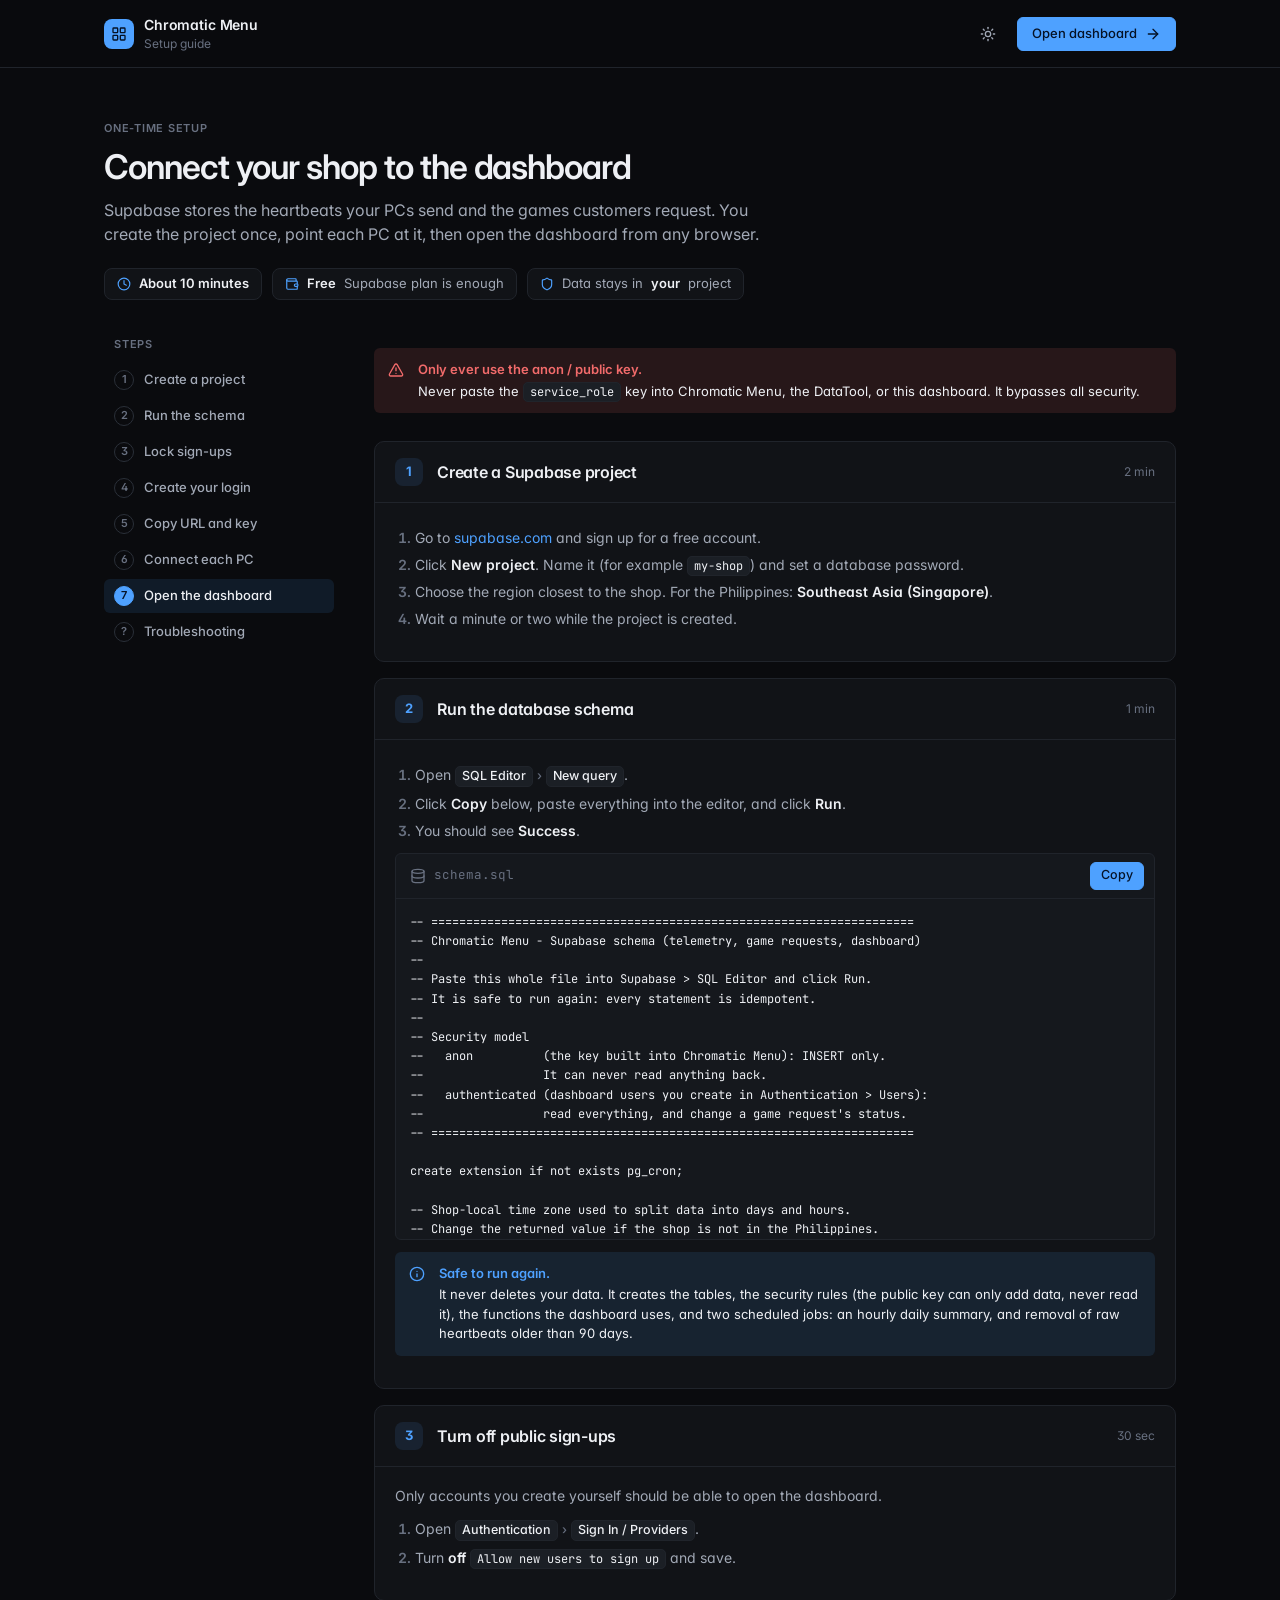
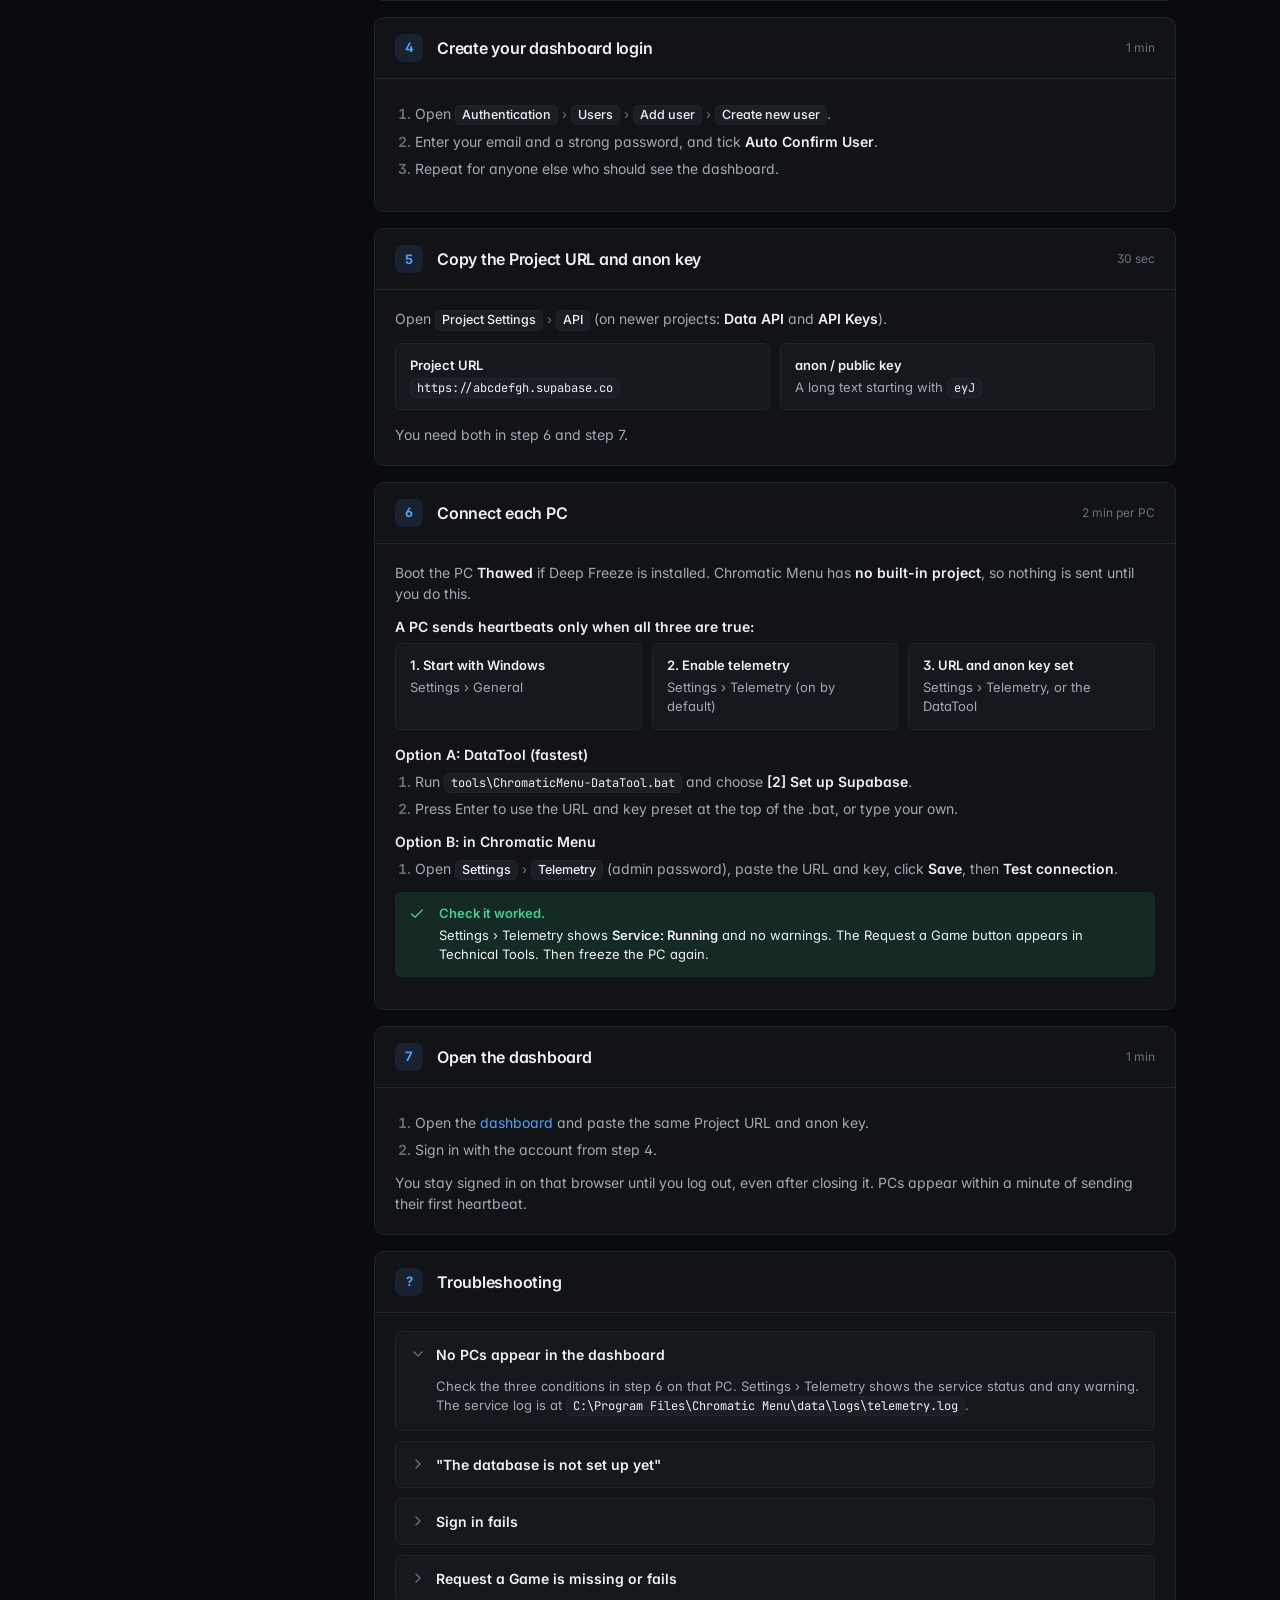
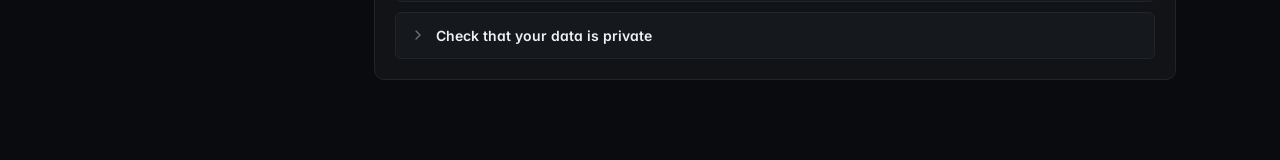
==== commit d4b62409: "fix(dashboard): responsive mobile navigation, game requests layout, and setup guide overflow" ====
--- a/docs/setup.html
+++ b/docs/setup.html
@@ -119,7 +119,7 @@
         <div class="card-head"><span class="step-n">5</span><h2>Copy the Project URL and anon key</h2><span class="meta">30 sec</span></div>
         <div class="card-body">
           <p>Open <span class="path"><span>Project Settings</span><span class="sep">&rsaquo;</span><span>API</span></span> (on newer projects: <b>Data API</b> and <b>API Keys</b>).</p>
-          <div class="req-list" style="grid-template-columns:repeat(2,minmax(0,1fr))">
+          <div class="req-list req-list-2">
             <div><b>Project URL</b><span class="kbd">https://abcdefgh.supabase.co</span></div>
             <div><b>anon / public key</b>A long text starting with <span class="kbd">eyJ</span></div>
           </div>
@@ -187,7 +187,16 @@
             <details>
               <summary><svg class="icon" viewBox="0 0 24 24"><path d="m9 18 6-6-6-6"/></svg>Check that your data is private</summary>
               <div class="answer">This uses the public key to try to read heartbeats. It must return <span class="kbd">[]</span> or a permission error, never data.
-                <div class="code"><pre>curl "https://YOUR-PROJECT.supabase.co/rest/v1/heartbeats?select=*&amp;limit=1" -H "apikey: YOUR-ANON-KEY" -H "Authorization: Bearer YOUR-ANON-KEY"</pre></div>
+                <div class="code">
+                  <div class="code-head">
+                    <svg class="icon" viewBox="0 0 24 24"><polyline points="4 17 10 11 4 5"/><line x1="12" x2="20" y1="19" y2="19"/></svg>
+                    <span class="mono">Terminal</span><span class="spacer"></span>
+                    <button class="btn sm ghost" id="copyCurl">Copy</button>
+                  </div>
+                  <pre id="curlText">curl "https://YOUR-PROJECT.supabase.co/rest/v1/heartbeats?select=*&amp;limit=1" \
+  -H "apikey: YOUR-ANON-KEY" \
+  -H "Authorization: Bearer YOUR-ANON-KEY"</pre>
+                </div>
               </div>
             </details>
           </div>
@@ -221,6 +230,25 @@
         });
       });
 
+      var curlBtn = document.getElementById('copyCurl');
+      var curlPre = document.getElementById('curlText');
+      if (curlBtn && curlPre) {
+        curlBtn.addEventListener('click', function () {
+          var textToCopy = 'curl "https://YOUR-PROJECT.supabase.co/rest/v1/heartbeats?select=*&limit=1" -H "apikey: YOUR-ANON-KEY" -H "Authorization: Bearer YOUR-ANON-KEY"';
+          navigator.clipboard.writeText(textToCopy).then(function () {
+            curlBtn.textContent = 'Copied';
+            setTimeout(function () { curlBtn.textContent = 'Copy'; }, 1500);
+          }, function () {
+            var range = document.createRange();
+            range.selectNodeContents(curlPre);
+            var sel = window.getSelection();
+            sel.removeAllRanges();
+            sel.addRange(range);
+            curlBtn.textContent = 'Press Ctrl+C';
+          });
+        });
+      }
+
       var sun = '<svg class="icon" viewBox="0 0 24 24"><circle cx="12" cy="12" r="4"/><path d="M12 2v2"/><path d="M12 20v2"/><path d="m4.93 4.93 1.41 1.41"/><path d="m17.66 17.66 1.41 1.41"/><path d="M2 12h2"/><path d="M20 12h2"/><path d="m6.34 17.66-1.41 1.41"/><path d="m19.07 4.93-1.41 1.41"/></svg>';
       var moon = '<svg class="icon" viewBox="0 0 24 24"><path d="M12 3a6 6 0 0 0 9 9 9 9 0 1 1-9-9Z"/></svg>';
       var themeBtn = document.getElementById('themeBtn');
--- a/docs/assets/css/app.css
+++ b/docs/assets/css/app.css
@@ -35,7 +35,7 @@
   --radius-lg: 14px;
   --shadow-1: 0 1px 2px rgba(15, 18, 22, 0.05), 0 1px 1px rgba(15, 18, 22, 0.03);
   --shadow-2: 0 8px 24px -12px rgba(15, 18, 22, 0.18);
-  --font: "Inter", system-ui, -apple-system, "Segoe UI", Roboto, sans-serif;
+  --font: "Inter", "Segoe UI", system-ui, -apple-system, Roboto, sans-serif;
   --mono: "JetBrains Mono", ui-monospace, "Cascadia Code", Consolas, monospace;
   color-scheme: light;
 }
@@ -382,7 +382,7 @@
   display: inline-flex; align-items: center; gap: 8px;
   height: 32px; padding: 0 12px; border-radius: 8px;
   font-size: 13px; font-weight: 500; text-decoration: none;
-  border: 1px solid transparent;
+  border: 1px solid transparent; max-width: 100%;
 }
 .attention .warn { background: var(--warning-soft); color: var(--warning); }
 .attention .info { background: var(--accent-soft); color: var(--accent); }
@@ -397,8 +397,15 @@
 .pc::before { content: ""; position: absolute; left: 0; top: 0; bottom: 0; width: 3px; background: var(--border-strong); }
 .pc.on::before { background: var(--success); }
 .pc.off { background: var(--surface-2); }
-.pc-top { display: flex; align-items: center; gap: 10px; }
-.pc-top .name { font-weight: 600; font-size: 14.5px; flex: 1; overflow: hidden; text-overflow: ellipsis; white-space: nowrap; }
+.pc-top { display: flex; align-items: flex-start; justify-content: space-between; gap: 10px; }
+.pc-identity { display: flex; flex-direction: column; gap: 2px; flex: 1; min-width: 0; }
+.pc-top .name { font-weight: 600; font-size: 14.5px; overflow: hidden; text-overflow: ellipsis; white-space: nowrap; }
+.pc-shop { display: inline-flex; align-items: center; gap: 4.5px; font-size: 11.5px; color: var(--text-3); font-weight: 500; overflow: hidden; text-overflow: ellipsis; white-space: nowrap; }
+.pc-shop .icon { width: 12px; height: 12px; flex-shrink: 0; opacity: 0.85; }
+.table-shop { display: inline-flex; align-items: center; gap: 4px; font-size: 11px; color: var(--text-3); margin-top: 2px; }
+.table-shop .icon { width: 11px; height: 11px; flex-shrink: 0; opacity: 0.85; }
+.tl-shop { display: inline-flex; align-items: center; gap: 4px; font-size: 11px; color: var(--text-3); margin-top: 2px; }
+.tl-shop .icon { width: 11px; height: 11px; flex-shrink: 0; opacity: 0.85; }
 .pc-now { margin: 14px 0 4px; }
 .pc-now .program { font-size: 17px; font-weight: 600; letter-spacing: -0.015em; overflow: hidden; text-overflow: ellipsis; white-space: nowrap; }
 .pc.off .pc-now .program { color: var(--text-2); font-weight: 500; font-size: 15px; }
@@ -407,7 +414,7 @@
 .pc-usage .row { display: flex; justify-content: space-between; font-size: 12px; color: var(--text-2); margin-bottom: 6px; }
 .pc-usage .row b { color: var(--text); }
 .pc-foot { display: flex; align-items: baseline; justify-content: space-between; margin-top: 14px; padding-top: 12px; border-top: 1px solid var(--border); }
-.pc-foot .money { font-size: 18px; font-weight: 600; letter-spacing: -0.02em; font-variant-numeric: tabular-nums; }
+.pc-foot .money { font-size: 18px; font-weight: 600; color: var(--text); }
 
 /* ---------- Lists & tables ---------- */
 
@@ -420,7 +427,7 @@
 .table tr:last-child td { border-bottom: 0; }
 .table tbody tr:hover td { background: var(--surface-2); }
 .table td.num, .table th.num { text-align: right; font-variant-numeric: tabular-nums; }
-.table-wrap { overflow-x: auto; }
+.table-wrap { overflow-x: auto; -webkit-overflow-scrolling: touch; }
 .table .strong { font-weight: 600; }
 
 .empty { padding: 40px 18px; text-align: center; color: var(--text-3); font-size: 13px; }
@@ -509,7 +516,7 @@
 .doc-hero h1 { font-size: 34px; letter-spacing: -0.03em; line-height: 1.15; margin: 10px 0 12px; max-width: 720px; }
 .doc-hero p { font-size: 16px; color: var(--text-2); max-width: 680px; margin: 0; }
 .facts { display: flex; gap: 10px; flex-wrap: wrap; margin-top: 22px; }
-.fact { display: inline-flex; align-items: center; gap: 8px; height: 32px; padding: 0 12px; border-radius: 8px; background: var(--surface); border: 1px solid var(--border); font-size: 13px; color: var(--text-2); }
+.fact { display: inline-flex; align-items: center; gap: 8px; height: 32px; padding: 0 12px; border-radius: 8px; background: var(--surface); border: 1px solid var(--border); font-size: 13px; color: var(--text-2); max-width: 100%; }
 .fact .icon { width: 14px; height: 14px; color: var(--accent); }
 .fact b { color: var(--text); }
 
@@ -546,9 +553,9 @@
 .path { display: inline-flex; flex-wrap: wrap; align-items: center; gap: 4px; }
 .path span { background: var(--surface-3); border: 1px solid var(--border); border-radius: 5px; padding: 0 6px; font-size: 12.5px; color: var(--text); font-weight: 500; }
 .path .sep { background: none; border: 0; padding: 0; color: var(--text-3); }
-.kbd { font-family: var(--mono); font-size: 12px; background: var(--surface-3); border: 1px solid var(--border); border-radius: 5px; padding: 1px 6px; color: var(--text); word-break: break-all; }
-
-.callout { display: grid; grid-template-columns: 20px minmax(0, 1fr); gap: 10px; padding: 12px 14px; border-radius: var(--radius-sm); margin: 12px 0; font-size: 13px; }
+.kbd { font-family: var(--mono); font-size: 12px; background: var(--surface-3); border: 1px solid var(--border); border-radius: 5px; padding: 1px 6px; color: var(--text); word-break: break-all; overflow-wrap: anywhere; }
+
+.callout { display: grid; grid-template-columns: 20px minmax(0, 1fr); gap: 10px; padding: 12px 14px; border-radius: var(--radius-sm); margin: 12px 0; font-size: 13px; word-break: break-word; }
 .callout .icon { margin-top: 2px; }
 .callout > div > b:first-child { display: block; margin-bottom: 2px; }
 .callout.important { background: var(--danger-soft); color: var(--text); }
@@ -558,22 +565,29 @@
 .callout.check { background: var(--success-soft); color: var(--text); }
 .callout.check .icon, .callout.check > div > b:first-child { color: var(--success); }
 
-.code { position: relative; background: var(--surface-2); border: 1px solid var(--border); border-radius: var(--radius-sm); margin-top: 12px; overflow: hidden; }
+.code { position: relative; background: var(--surface-2); border: 1px solid var(--border); border-radius: var(--radius-sm); margin-top: 12px; overflow: hidden; min-width: 0; max-width: 100%; }
 .code-head { display: flex; align-items: center; gap: 8px; padding: 8px 10px 8px 14px; border-bottom: 1px solid var(--border); font-size: 12px; color: var(--text-3); }
 .code-head .spacer { flex: 1; }
-.code pre { margin: 0; padding: 14px; max-height: 340px; overflow: auto; font-family: var(--mono); font-size: 12px; line-height: 1.6; color: var(--text); }
+.code pre { margin: 0; padding: 14px; max-height: 340px; overflow-x: auto; font-family: var(--mono); font-size: 12px; line-height: 1.6; color: var(--text); white-space: pre-wrap; word-break: break-all; overflow-wrap: anywhere; }
 
 .req-list { display: grid; grid-template-columns: repeat(3, minmax(0, 1fr)); gap: 10px; margin: 4px 0 14px; }
-.req-list div { padding: 12px 14px; border-radius: var(--radius-sm); background: var(--surface-2); border: 1px solid var(--border); font-size: 13px; }
+.req-list.req-list-2 { grid-template-columns: repeat(2, minmax(0, 1fr)); }
+.req-list div { padding: 12px 14px; border-radius: var(--radius-sm); background: var(--surface-2); border: 1px solid var(--border); font-size: 13px; min-width: 0; overflow-wrap: anywhere; }
 .req-list div b { display: block; margin-bottom: 2px; }
 
-.faq { display: grid; gap: 10px; }
-.faq details { border: 1px solid var(--border); border-radius: var(--radius-sm); background: var(--surface-2); }
-.faq summary { cursor: pointer; padding: 12px 14px; font-weight: 600; color: var(--text); list-style: none; display: flex; align-items: center; gap: 10px; }
+.faq { display: grid; gap: 10px; min-width: 0; }
+.faq details { border: 1px solid var(--border); border-radius: var(--radius-sm); background: var(--surface-2); min-width: 0; overflow: hidden; }
+.faq summary { cursor: pointer; padding: 12px 14px; font-weight: 600; color: var(--text); list-style: none; display: flex; align-items: center; gap: 10px; word-break: break-word; }
 .faq summary::-webkit-details-marker { display: none; }
-.faq summary .icon { color: var(--text-3); transition: transform 120ms; }
+.faq summary .icon { color: var(--text-3); transition: transform 120ms; flex-shrink: 0; }
 .faq details[open] summary .icon { transform: rotate(90deg); }
-.faq .answer { padding: 0 14px 14px 40px; font-size: 13px; }
+.faq .answer { padding: 0 14px 14px 40px; font-size: 13px; min-width: 0; word-break: break-word; overflow-wrap: anywhere; }
+
+/* Control & request layout helpers */
+.date-pickers { display: inline-flex; align-items: center; gap: 6px; }
+.req-header { display: flex; align-items: center; justify-content: space-between; gap: 12px; flex-wrap: wrap; margin-bottom: 16px; }
+.req-hint { font-size: 12.5px; color: var(--text-3); }
+.heatmap-wrap { overflow-x: auto; -webkit-overflow-scrolling: touch; min-width: 0; max-width: 100%; padding-bottom: 4px; }
 
 /* ---------- Responsive ---------- */
 
@@ -586,28 +600,54 @@
 @media (max-width: 900px) {
   .auth { grid-template-columns: 1fr; }
   .auth-side { display: none; }
-  .doc-body { grid-template-columns: minmax(0, 1fr); }
+  .doc-body { grid-template-columns: minmax(0, 1fr); padding: 8px 20px 60px; gap: 24px; min-width: 0; }
   .step-nav { display: none; }
-  .req-list { grid-template-columns: 1fr; }
+  .req-list, .req-list.req-list-2 { grid-template-columns: minmax(0, 1fr); }
 }
 
 @media (max-width: 860px) {
   .shell { grid-template-columns: minmax(0, 1fr); }
   .sidebar {
-    position: sticky; top: 0; height: auto; z-index: 10;
-    flex-direction: row; align-items: center; gap: 6px;
-    padding: 8px 12px; border-right: 0; border-bottom: 1px solid var(--border);
-    overflow-x: auto;
-  }
+    position: sticky; top: 0; height: auto; z-index: 20;
+    flex-direction: row; align-items: center; justify-content: space-between;
+    padding: 6px 12px; border-right: 0; border-bottom: 1px solid var(--border);
+    overflow-x: auto; scrollbar-width: none; -ms-overflow-style: none;
+    background: color-mix(in srgb, var(--surface) 92%, transparent);
+    backdrop-filter: saturate(1.4) blur(8px); -webkit-backdrop-filter: saturate(1.4) blur(8px);
+  }
+  .sidebar::-webkit-scrollbar { display: none; }
   .sidebar > .brand { padding: 0 6px 0 0; }
-  .sidebar .brand-text, .nav-group > .eyebrow, .nav a .label, .user-card .who { display: none; }
+  .sidebar .brand-text, .nav-group > .eyebrow, .nav a .label, .user-card { display: none; }
   .nav-group + .nav-group { margin: 0; }
-  .nav-groups { display: flex; gap: 2px; }
-  .nav { flex-direction: row; }
+  .nav-groups { display: flex; align-items: center; gap: 2px; }
+  .nav { flex-direction: row; gap: 2px; }
+  .nav a {
+    position: relative; width: 36px; height: 36px; padding: 0;
+    justify-content: center; border-radius: 8px;
+  }
+  .nav a .icon { width: 17px; height: 17px; }
   .nav a.active::before { display: none; }
-  .sidebar-foot { margin: 0 0 0 auto; padding: 0; border: 0; display: flex; align-items: center; }
-  .user-card { display: none; }
-  .topbar { position: static; padding: 16px; }
+  .nav .badge {
+    position: absolute; top: 2px; right: 2px; margin-left: 0;
+    height: 15px; min-width: 15px; padding: 0 3.5px;
+    font-size: 9.5px; font-weight: 700; border-radius: 999px;
+    display: flex; align-items: center; justify-content: center;
+    border: 2px solid var(--surface);
+  }
+  .nav .badge.hidden { display: none !important; }
+  .sidebar-foot { margin: 0 0 0 auto; padding: 0; border: 0; display: flex; align-items: center; gap: 2px; }
+  .sidebar-foot .row { gap: 2px; }
+  .sidebar-foot .btn { width: 34px; height: 34px; padding: 0; justify-content: center; }
+
+  .topbar {
+    position: static; padding: 12px 16px; gap: 10px;
+  }
+  .topbar .title { min-width: 0; flex: 1 1 auto; }
+  .topbar h1 { font-size: 18px; line-height: 1.2; }
+  .topbar .sub { font-size: 12px; display: none; }
+  .topbar .sub:has(.live), .topbar .sub:has(.badge) { display: flex; margin-top: 2px; }
+  .topbar .controls { width: auto; gap: 6px; }
+
   .content { padding: 16px 16px 40px; }
   .hero { grid-template-columns: minmax(0, 1fr); }
   .hero-value { font-size: 32px; }
@@ -617,9 +657,125 @@
   .tl-axis, .tl-row { grid-template-columns: minmax(0, 1fr); gap: 8px; }
   .tl-axis .label-col { display: none; }
   .tl-stats { grid-column: 1; }
-  .heatmap { grid-template-columns: 26px repeat(24, minmax(8px, 1fr)); gap: 2px; font-size: 9px; }
+  .heatmap { grid-template-columns: 26px repeat(24, minmax(8px, 1fr)); gap: 2px; font-size: 9px; min-width: 290px; }
   .table th, .table td { padding: 10px 12px; }
   .feed li { grid-template-columns: minmax(0, 1fr); }
   .feed .side { align-items: flex-start; flex-direction: row; }
   .doc-hero h1 { font-size: 26px; }
 }
+
+@media (max-width: 640px) {
+  .doc-top .inner { padding: 10px 14px; gap: 8px; }
+  .doc-top .brand-sub { display: none; }
+  .doc-top .btn.primary { padding: 0 10px; font-size: 12px; height: 32px; gap: 4px; }
+  .doc-hero { padding: 22px 14px 18px; }
+  .doc-hero h1 { font-size: 22px; margin: 8px 0 10px; }
+  .doc-hero p { font-size: 13.5px; }
+  .facts { gap: 6px; margin-top: 14px; }
+  .fact { height: 28px; padding: 0 8px; font-size: 11.5px; }
+  .doc-body { padding: 8px 12px 60px; }
+  .step-card .card-head { padding: 12px 14px; gap: 10px; }
+  .step-card .card-body { padding: 14px 12px; }
+  .faq .answer { padding: 0 12px 12px 12px; font-size: 12.5px; }
+
+  .content { padding: 12px 12px 36px; }
+  .card { border-radius: var(--radius-sm); }
+  .card-head { padding: 12px 14px; }
+  .card-body { padding: 14px 12px; }
+  .section-head { margin: 20px 0 10px; }
+  .section-head h2 { font-size: 14px; }
+  .hero { gap: 10px; }
+  .hero-card { padding: 14px; }
+  .hero-value { font-size: 26px; }
+  .pcs { grid-template-columns: minmax(0, 1fr); gap: 10px; }
+  .pc { padding: 14px 14px 12px; }
+
+  .topbar {
+    display: flex;
+    flex-wrap: wrap;
+    align-items: center;
+    justify-content: space-between;
+    padding: 10px 14px;
+    gap: 8px 10px;
+  }
+  .topbar .title {
+    order: 1;
+    flex: 1 1 auto;
+    min-width: 0;
+  }
+  .topbar .controls {
+    display: contents;
+  }
+  .topbar #refreshBtn {
+    order: 2;
+    flex: 0 0 auto;
+    margin-left: auto;
+  }
+  .topbar .date-seg {
+    order: 3;
+    display: flex;
+    width: 100%;
+  }
+  .topbar .date-seg button {
+    flex: 1;
+    justify-content: center;
+    padding: 0 4px;
+    font-size: 11.5px;
+  }
+  .topbar .date-pickers {
+    order: 4;
+    display: flex;
+    width: 100%;
+    align-items: center;
+    gap: 6px;
+  }
+  .topbar .date-pickers input[type="date"].input {
+    flex: 1;
+    min-width: 0;
+    width: 100%;
+    height: 32px;
+    font-size: 12px;
+  }
+  .date-pickers .subtle { font-size: 11px; flex-shrink: 0; }
+
+  .req-header { flex-direction: column; align-items: stretch; gap: 8px; margin-bottom: 12px; }
+  .req-seg { display: flex; width: 100%; }
+  .req-seg button { flex: 1; justify-content: center; padding: 0 4px; font-size: 12px; gap: 4px; }
+  .req-seg .count { font-size: 10.5px; }
+  .req-hint { text-align: center; font-size: 11px; line-height: 1.35; }
+
+  .feed li { padding: 12px 12px; gap: 10px; }
+  .feed .side {
+    flex-direction: row; justify-content: space-between; align-items: center;
+    flex-wrap: wrap; gap: 8px; margin-top: 4px;
+    border-top: 1px solid var(--border); padding-top: 8px;
+  }
+  .feed .actions { display: flex; gap: 6px; flex-wrap: wrap; }
+  .feed .actions .btn { height: 30px; padding: 0 10px; font-size: 12px; }
+
+  .table th, .table td { padding: 8px 10px; font-size: 12px; }
+  .table th { font-size: 10px; }
+  .tl { padding: 4px 10px 10px; }
+  .tl-stats { gap: 8px 14px; font-size: 11px; }
+
+  .field .input { max-width: 100% !important; }
+  .auth-main { padding: 24px 14px; }
+  .auth-card h1 { font-size: 20px; }
+  .auth-card p.lead { font-size: 13px; }
+}
+
+@media (max-width: 480px) {
+  .tl-axis .ticks span:nth-child(even) { display: none; }
+  .rank-list li { padding: 10px 10px; gap: 8px; }
+}
+
+@media (max-width: 360px) {
+  .doc-top .inner { padding: 8px 10px; gap: 6px; }
+  .doc-top .btn.primary { padding: 0 8px; font-size: 11.5px; }
+  .sidebar { padding: 6px 8px; }
+  .nav a { width: 32px; height: 32px; }
+  .sidebar-foot .btn { width: 32px; height: 32px; }
+  .stats { grid-template-columns: minmax(0, 1fr); }
+  .stats .stat + .stat { border-left: 0; border-top: 1px solid var(--border); }
+  .req-seg button { padding: 0 2px; font-size: 11px; }
+}
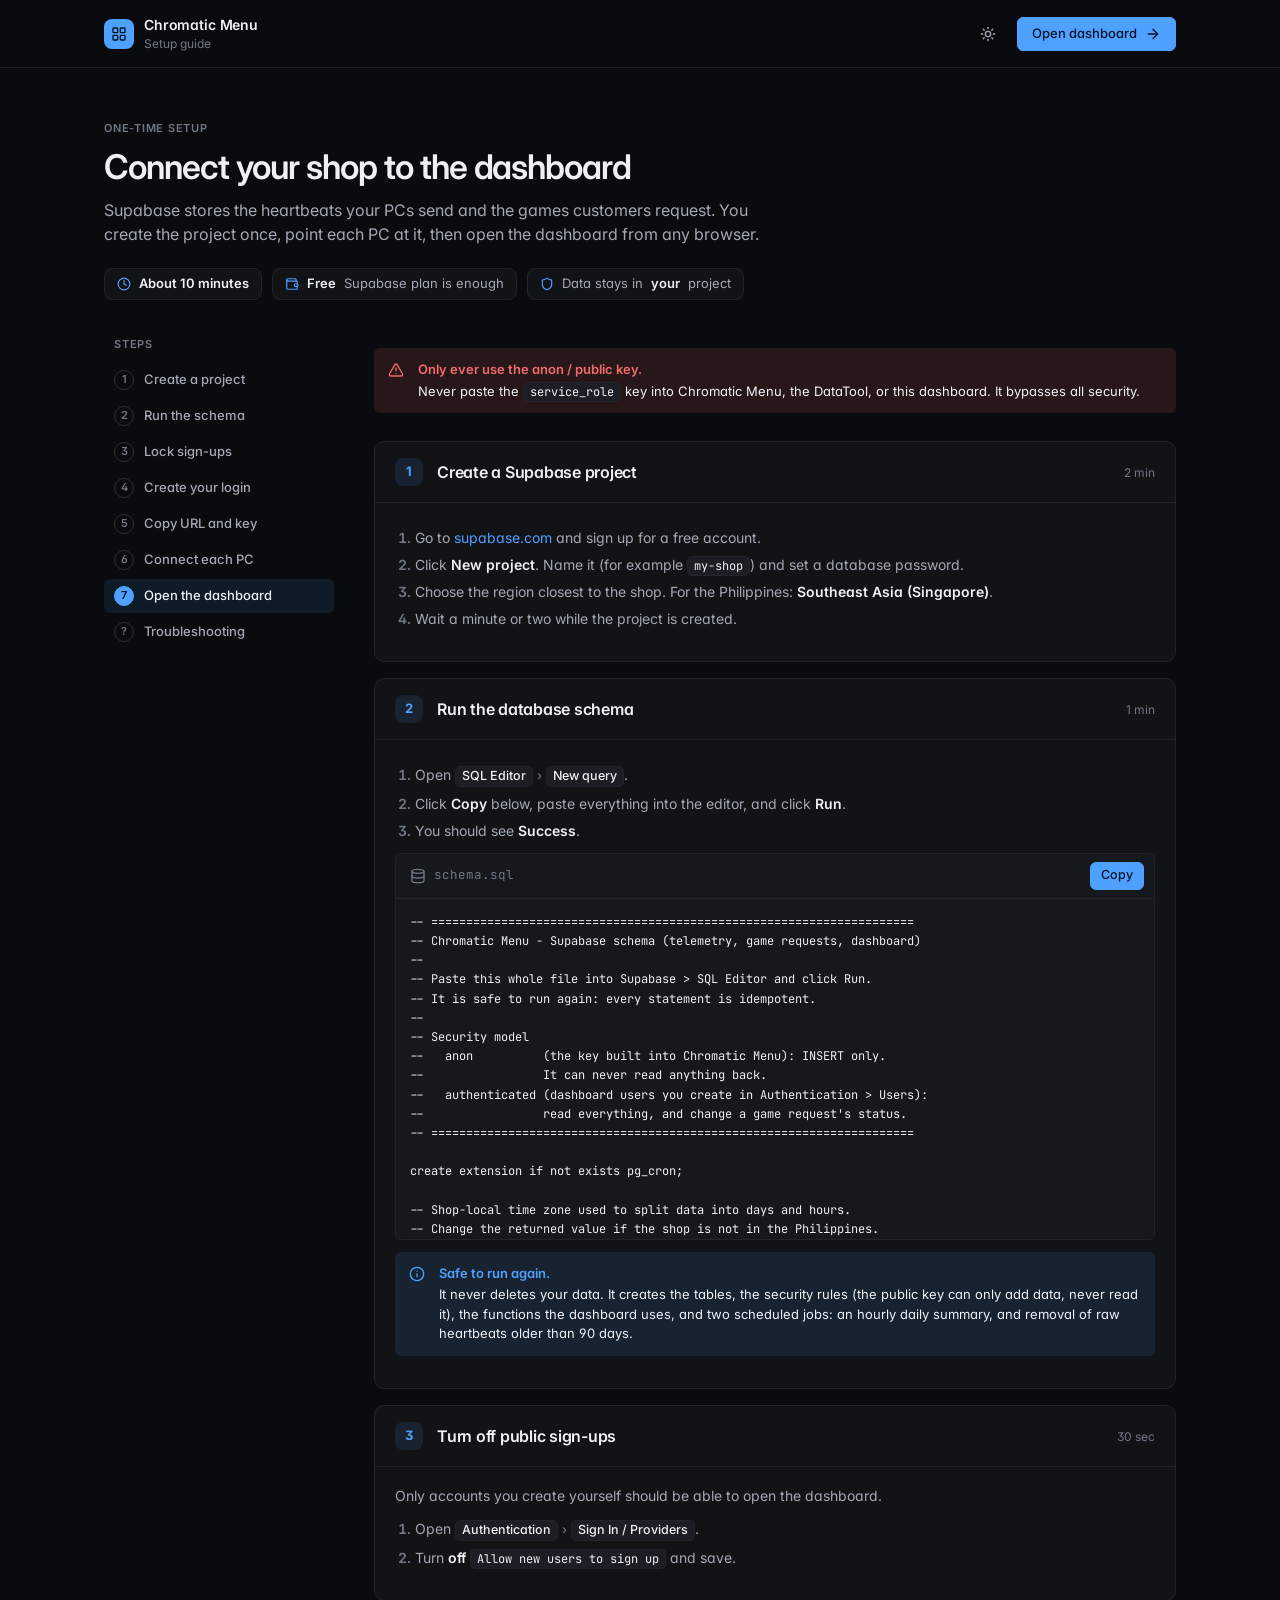
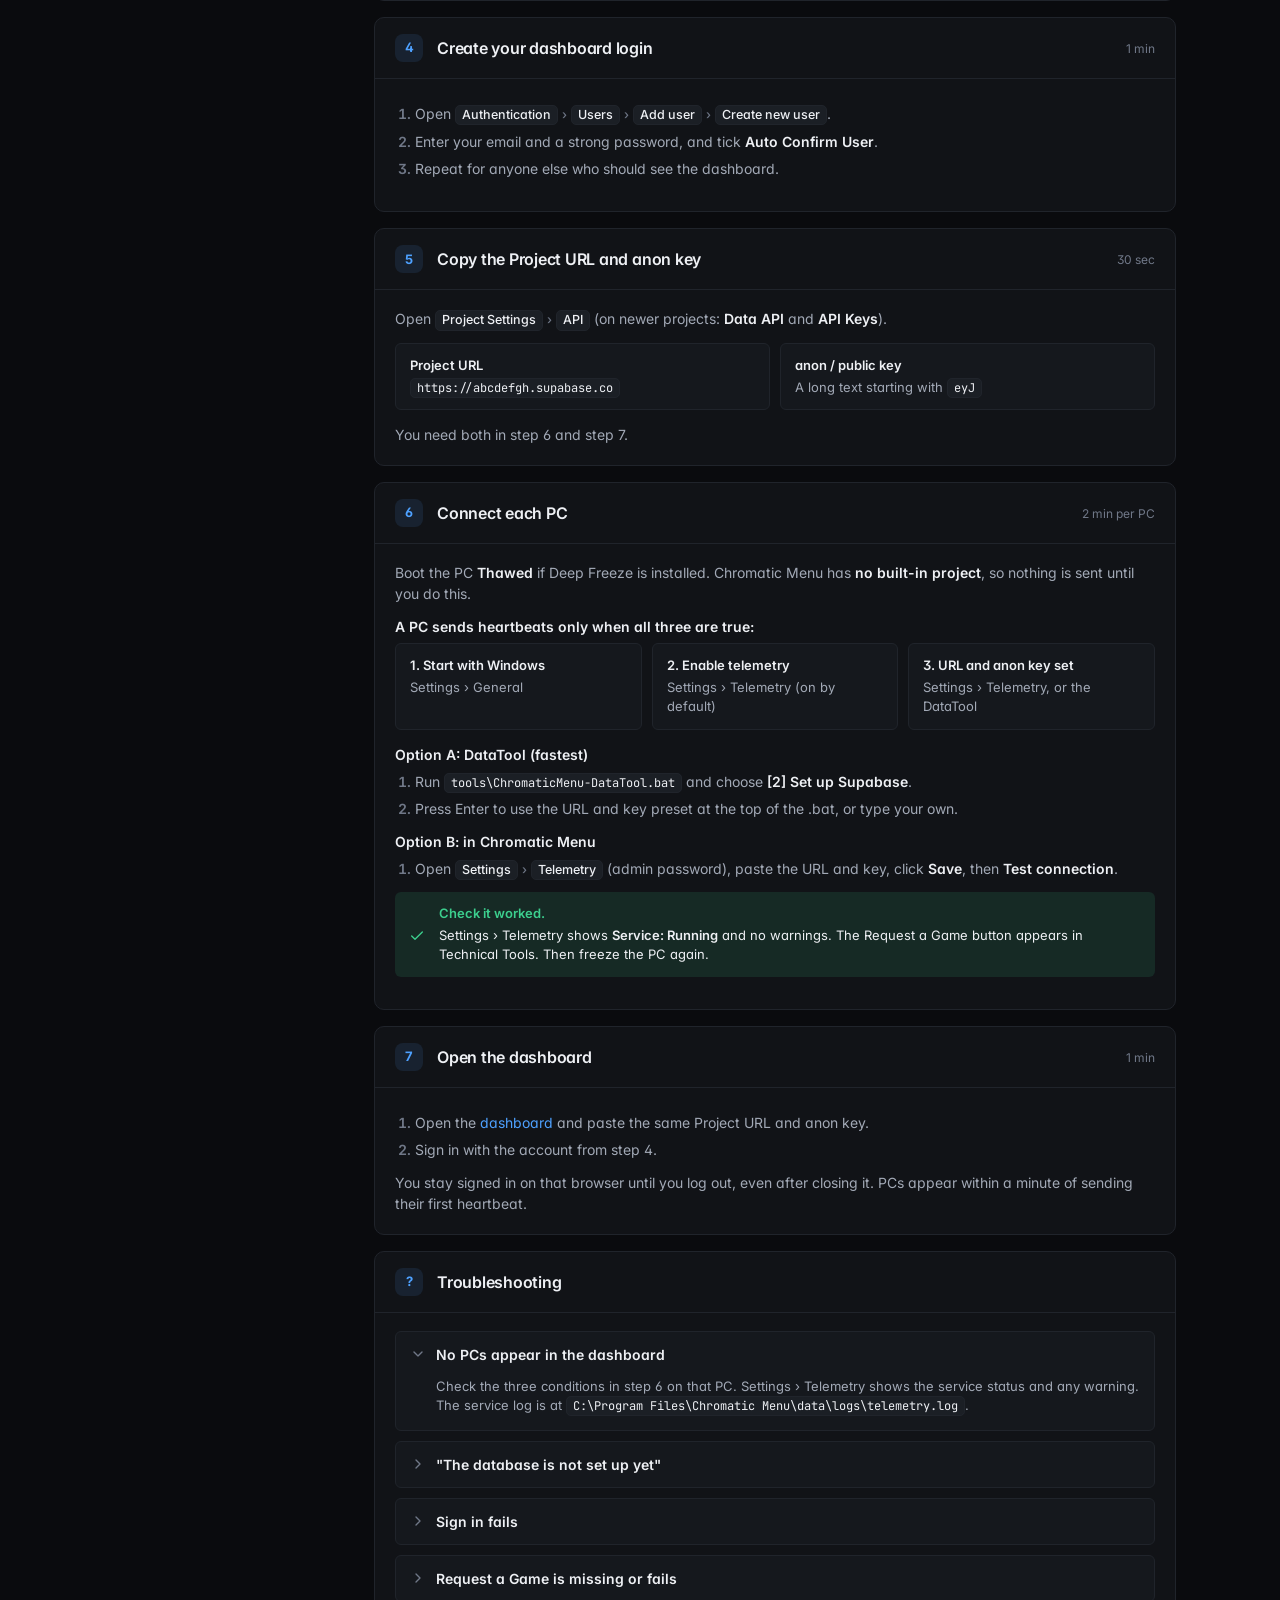
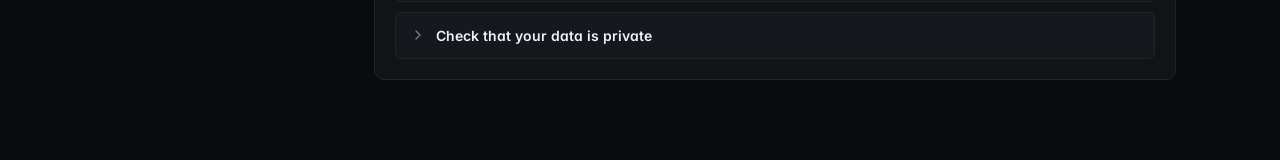
==== commit cf588fb7: "fix: dashboard in-accurate peak computers countin" ====
--- a/docs/setup.html
+++ b/docs/setup.html
@@ -1,8 +1,9 @@
 <!doctype html>
-<html lang="en" data-theme="dark">
+<html lang="en" data-theme="dark" translate="no">
 <head>
   <meta charset="utf-8">
   <meta name="viewport" content="width=device-width, initial-scale=1">
+  <meta name="google" content="notranslate">
   <title>Setup Guide - Chromatic Menu Dashboard</title>
   <meta name="description" content="Set up Supabase, connect your PCs, and open the Chromatic Menu dashboard.">
   <link rel="icon" href="data:image/svg+xml,%3Csvg xmlns='http://www.w3.org/2000/svg' viewBox='0 0 24 24'%3E%3Crect width='24' height='24' rx='6' fill='%230b6fe0'/%3E%3Cg fill='none' stroke='white' stroke-width='2'%3E%3Crect x='6' y='6' width='5' height='5' rx='1'/%3E%3Crect x='13' y='6' width='5' height='5' rx='1'/%3E%3Crect x='6' y='13' width='5' height='5' rx='1'/%3E%3Crect x='13' y='13' width='5' height='5' rx='1'/%3E%3C/g%3E%3C/svg%3E">
--- a/docs/assets/css/app.css
+++ b/docs/assets/css/app.css
@@ -1,10 +1,11 @@
 /* =====================================================================
    Chromatic Menu Dashboard
    Visual hierarchy, from loudest to quietest:
-     1. Hero numbers (revenue, PCs online)        .hero-value
-     2. Attention items (offline PCs, new requests) .attention, .accent-bar
-     3. Section numbers and names                 .stat-value, h2
-     4. Labels and metadata                       .eyebrow, .meta
+     1. KPI numbers (revenue, PCs in use)          .kpi-value
+     2. Attention chips (PC off mid-game, requests) .attention .chip
+     3. Floor tiles and section titles              .tile, h2
+     4. Labels and metadata                         .eyebrow, .meta
+   State colors: in use = accent, idle = amber, off = grey.
    ===================================================================== */
 
 :root {
@@ -16,7 +17,7 @@
   --border-strong: #d3d8e0;
   --text: #0f1216;
   --text-2: #4a5160;
-  --text-3: #8a91a0;
+  --text-3: #7a8190;
   --accent: #0b6fe0;
   --accent-hover: #0a5fc0;
   --accent-soft: rgba(11, 111, 224, 0.09);
@@ -28,6 +29,7 @@
   --warning-soft: rgba(184, 106, 0, 0.10);
   --danger: #d23b3b;
   --danger-soft: rgba(210, 59, 59, 0.09);
+  --violet: #7c4ddb;
   --idle: #cfd4dc;
   --track: #eceef2;
   --radius-sm: 6px;
@@ -36,7 +38,9 @@
   --shadow-1: 0 1px 2px rgba(15, 18, 22, 0.05), 0 1px 1px rgba(15, 18, 22, 0.03);
   --shadow-2: 0 8px 24px -12px rgba(15, 18, 22, 0.18);
   --font: "Inter", "Segoe UI", system-ui, -apple-system, Roboto, sans-serif;
+  --font-money: Arial, "Helvetica Neue", "Segoe UI", system-ui, -apple-system, Roboto, sans-serif;
   --mono: "JetBrains Mono", ui-monospace, "Cascadia Code", Consolas, monospace;
+  --bottom-nav: 0px;
   color-scheme: light;
 }
 
@@ -49,7 +53,7 @@
   --border-strong: #2b3039;
   --text: #eef0f4;
   --text-2: #a2a9b6;
-  --text-3: #687080;
+  --text-3: #707888;
   --accent: #4ea1ff;
   --accent-hover: #6fb3ff;
   --accent-soft: rgba(78, 161, 255, 0.11);
@@ -61,6 +65,7 @@
   --warning-soft: rgba(240, 166, 70, 0.12);
   --danger: #f26b6b;
   --danger-soft: rgba(242, 107, 107, 0.12);
+  --violet: #a78bfa;
   --idle: #353b46;
   --track: #1d2128;
   --shadow-1: none;
@@ -92,6 +97,9 @@
 
 .muted { color: var(--text-2); }
 .subtle { color: var(--text-3); }
+.strong { font-weight: 600; }
+.text-warn { color: var(--warning); }
+.text-danger { color: var(--danger); }
 .mono { font-family: var(--mono); font-size: 12.5px; }
 .num, .tabular { font-variant-numeric: tabular-nums; }
 .hidden { display: none !important; }
@@ -101,6 +109,7 @@
   color: var(--text-3);
 }
 .meta { font-size: 12px; color: var(--text-3); }
+.footnote { font-size: 12px; color: var(--text-3); margin: 14px 2px 0; }
 
 svg.icon {
   width: 16px; height: 16px;
@@ -121,7 +130,7 @@
   white-space: nowrap; text-decoration: none;
 }
 .btn:hover { background: var(--surface-3); text-decoration: none; }
-.btn:focus-visible, .input:focus-visible, .seg button:focus-visible, .nav a:focus-visible, .step-nav a:focus-visible {
+.btn:focus-visible, .input:focus-visible, .seg button:focus-visible, .nav a:focus-visible, .step-nav a:focus-visible, .link-btn:focus-visible {
   outline: 2px solid var(--accent); outline-offset: 2px;
 }
 .btn:disabled { opacity: 0.45; cursor: not-allowed; }
@@ -131,9 +140,19 @@
 .btn.ghost:hover { background: var(--surface-3); color: var(--text); }
 .btn.danger { color: var(--danger); }
 .btn.success { color: var(--success); }
-.btn.sm { height: 28px; padding: 0 10px; font-size: 12.5px; }
+.btn.active-soft { background: var(--accent-soft); border-color: var(--accent-line); color: var(--accent); }
+.btn.sm { height: 28px; padding: 0 10px; font-size: 12.5px; gap: 6px; }
+.btn.sm .icon { width: 14px; height: 14px; }
 .btn.lg { height: 42px; padding: 0 18px; font-size: 14px; }
 .btn.icon-only { width: 34px; padding: 0; }
+.btn-row { display: flex; align-items: center; gap: 10px; flex-wrap: wrap; margin-top: 16px; }
+
+.link-btn {
+  display: inline-flex; align-items: center; gap: 6px; border: 0; background: none; padding: 0;
+  font: inherit; font-size: 12.5px; font-weight: 500; color: var(--accent); cursor: pointer;
+}
+.link-btn:hover { text-decoration: underline; }
+.link-btn .icon { width: 14px; height: 14px; }
 
 .input {
   height: 38px; width: 100%; padding: 0 12px;
@@ -145,11 +164,24 @@
 .input:focus { border-color: var(--accent); box-shadow: 0 0 0 3px var(--accent-soft); outline: none; }
 .input::placeholder { color: var(--text-3); }
 .input.mono { font-family: var(--mono); font-size: 12.5px; }
-input[type="date"].input { height: 32px; width: 148px; font-size: 13px; }
+input[type="date"].input { height: 34px; width: 146px; font-size: 13px; }
+select.input { cursor: pointer; }
 
 label.field { display: block; margin-bottom: 16px; }
 label.field > span { display: block; font-size: 12.5px; font-weight: 500; color: var(--text-2); margin-bottom: 6px; }
 .hint { font-size: 12.5px; color: var(--text-3); margin-top: 6px; }
+.form-row { display: grid; grid-template-columns: repeat(2, minmax(0, 1fr)); gap: 0 14px; }
+.input-suffix { display: flex; align-items: center; gap: 10px; }
+.input-suffix .input { width: 90px; flex-shrink: 0; }
+.input-suffix span { font-size: 13px; color: var(--text-2); margin: 0; font-weight: 400; }
+.rate-preview { padding: 10px 12px; border-radius: var(--radius-sm); background: var(--surface-2); border: 1px solid var(--border); font-size: 13px; color: var(--text-2); }
+.rate-preview b { color: var(--text); }
+
+.search { position: relative; display: inline-flex; align-items: center; }
+.search .icon { position: absolute; left: 10px; width: 14px; height: 14px; color: var(--text-3); pointer-events: none; }
+.search .input { height: 32px; padding-left: 30px; width: 220px; font-size: 13px; }
+.check { display: inline-flex; align-items: center; gap: 8px; font-size: 13px; color: var(--text-2); cursor: pointer; user-select: none; }
+.check input { width: 15px; height: 15px; accent-color: var(--accent); margin: 0; }
 
 .seg {
   display: inline-flex; padding: 3px; gap: 2px;
@@ -159,14 +191,15 @@
   border: 0; background: transparent; color: var(--text-2);
   height: 28px; padding: 0 12px; border-radius: 6px;
   font: inherit; font-size: 12.5px; font-weight: 500; cursor: pointer;
-  display: inline-flex; align-items: center; gap: 6px;
+  display: inline-flex; align-items: center; gap: 6px; white-space: nowrap;
   transition: background 120ms, color 120ms;
 }
 .seg button:hover { color: var(--text); }
 .seg button.active { background: var(--surface); color: var(--text); box-shadow: var(--shadow-1); }
 :root[data-theme="dark"] .seg button.active { background: var(--border-strong); }
-.seg .count { font-size: 11px; color: var(--text-3); font-weight: 600; }
+.seg .count { font-size: 11px; color: var(--text-3); font-weight: 600; font-variant-numeric: tabular-nums; }
 .seg button.active .count { color: var(--accent); }
+.seg.sm button { height: 26px; padding: 0 10px; font-size: 12px; }
 
 /* ---------- Status language ---------- */
 
@@ -181,12 +214,24 @@
 .badge.new { background: var(--accent-soft); color: var(--accent); }
 .badge.rejected { background: var(--danger-soft); color: var(--danger); }
 .badge.warn { background: var(--warning-soft); color: var(--warning); }
+.badge.count-badge { height: 20px; padding: 0 7px; margin-left: 8px; font-size: 11.5px; background: var(--accent-soft); color: var(--accent); vertical-align: 1px; }
 .dot { width: 7px; height: 7px; border-radius: 50%; background: currentColor; flex-shrink: 0; }
 .dot.ring { box-shadow: 0 0 0 3px color-mix(in srgb, currentColor 22%, transparent); }
 
+/* In use / Idle / Off pill used on tiles, timeline rows and settings. */
+.state {
+  display: inline-flex; align-items: center; gap: 6px; height: 22px; padding: 0 8px;
+  border-radius: 999px; font-size: 11.5px; font-weight: 600; white-space: nowrap; flex-shrink: 0;
+}
+.state .dot { width: 6px; height: 6px; }
+.state.use { background: var(--accent-soft); color: var(--accent); }
+.state.use .dot { box-shadow: 0 0 0 3px color-mix(in srgb, var(--accent) 20%, transparent); }
+.state.idle { background: var(--warning-soft); color: var(--warning); }
+.state.off { background: var(--surface-3); color: var(--text-3); }
+
 .delta {
   display: inline-flex; align-items: center; gap: 4px;
-  padding: 1px 7px; border-radius: 999px; font-size: 12px; font-weight: 600;
+  padding: 1px 7px; border-radius: 999px; font-size: 12px; font-weight: 600; white-space: nowrap;
 }
 .delta .icon { width: 13px; height: 13px; }
 .delta.up { background: var(--success-soft); color: var(--success); }
@@ -262,16 +307,19 @@
 .brand-name { font-weight: 600; font-size: 14px; letter-spacing: -0.01em; }
 .brand-sub { font-size: 12px; color: var(--text-3); }
 
+
 /* ---------- App shell ---------- */
 
-.shell { display: grid; grid-template-columns: 240px minmax(0, 1fr); min-height: 100vh; }
+.shell { display: grid; grid-template-columns: 232px minmax(0, 1fr); align-items: start; align-content: start; min-height: 100vh; }
 
 .sidebar {
   position: sticky; top: 0; height: 100vh;
   background: var(--surface); border-right: 1px solid var(--border);
   display: flex; flex-direction: column; padding: 18px 12px;
 }
-.sidebar > .brand { padding: 2px 8px 20px; }
+.sidebar > .brand { padding: 2px 8px 20px; min-width: 0; }
+.brand-text { min-width: 0; }
+.brand-sub { overflow: hidden; text-overflow: ellipsis; white-space: nowrap; }
 .nav-group + .nav-group { margin-top: 18px; }
 .nav-group > .eyebrow { padding: 0 10px 6px; display: block; }
 .nav { display: flex; flex-direction: column; gap: 1px; }
@@ -281,6 +329,7 @@
   color: var(--text-2); font-weight: 500; font-size: 13.5px;
   transition: background 120ms, color 120ms;
 }
+.nav a .label-short { display: none; }
 .nav a:hover { background: var(--surface-3); color: var(--text); text-decoration: none; }
 .nav a.active { background: var(--accent-soft); color: var(--text); }
 .nav a.active .icon { color: var(--accent); }
@@ -304,148 +353,171 @@
 .sidebar-foot .row { display: flex; gap: 4px; }
 
 .main { min-width: 0; }
+.demo-bar {
+  display: flex; align-items: center; gap: 8px; flex-wrap: wrap;
+  padding: 8px 32px; font-size: 12.5px; color: var(--text);
+  background: var(--accent-soft); border-bottom: 1px solid var(--accent-line);
+}
+.demo-bar .icon { width: 15px; height: 15px; color: var(--accent); }
 .topbar {
   display: flex; align-items: center; gap: 16px; flex-wrap: wrap;
-  padding: 20px 32px; border-bottom: 1px solid var(--border);
+  padding: 18px 32px; border-bottom: 1px solid var(--border);
   background: color-mix(in srgb, var(--bg) 88%, transparent);
   backdrop-filter: saturate(1.4) blur(8px); -webkit-backdrop-filter: saturate(1.4) blur(8px);
   position: sticky; top: 0; z-index: 5;
 }
 .topbar .title { flex: 1; min-width: 200px; }
 .topbar h1 { font-size: 20px; }
-.topbar .sub { font-size: 13px; color: var(--text-2); margin-top: 2px; display: flex; align-items: center; gap: 10px; flex-wrap: wrap; }
+.topbar .sub { font-size: 13px; color: var(--text-2); margin-top: 3px; display: flex; align-items: center; gap: 10px; flex-wrap: wrap; }
 .topbar .controls { display: flex; align-items: center; gap: 8px; flex-wrap: wrap; }
-.live { display: inline-flex; align-items: center; gap: 6px; font-size: 12px; color: var(--success); font-weight: 500; }
-
-.content { padding: 28px 32px 56px; max-width: 1360px; }
+.live { display: inline-flex; align-items: center; gap: 6px; font-size: 12px; color: var(--success); font-weight: 600; }
+.day-nav { display: inline-flex; align-items: center; gap: 4px; }
+.date-pickers { display: inline-flex; align-items: center; gap: 6px; }
+
+.content { padding: 24px 32px 56px; max-width: 1400px; }
+#page.refreshing { opacity: 0.75; transition: opacity 200ms; }
 
 /* ---------- Layout primitives ---------- */
 
 .grid { display: grid; gap: 16px; }
-.stack > * + * { margin-top: 16px; }
-.section { margin-top: 20px; }
-.section-head { display: flex; align-items: baseline; gap: 12px; margin: 28px 0 12px; }
-.section-head h2 { font-size: 15px; }
-.section-head .meta { margin-left: auto; }
-.cols-2 { grid-template-columns: minmax(0, 1.6fr) minmax(0, 1fr); }
+.section { margin-top: 16px; }
+.cols-2 { grid-template-columns: minmax(0, 1.5fr) minmax(0, 1fr); }
 .cols-even { grid-template-columns: repeat(2, minmax(0, 1fr)); }
 
 .card {
   background: var(--surface); border: 1px solid var(--border); border-radius: var(--radius);
   box-shadow: var(--shadow-1); min-width: 0;
 }
-.card-head { display: flex; align-items: center; gap: 12px; padding: 14px 18px; border-bottom: 1px solid var(--border); }
-.card-head h2 { flex: 1; font-size: 14px; }
+.card-head { display: flex; align-items: center; justify-content: space-between; gap: 12px; padding: 14px 18px; border-bottom: 1px solid var(--border); flex-wrap: wrap; }
+.card-head > div:first-child { flex: 1; min-width: 180px; }
+.card-head h2 { font-size: 14px; }
+.card-head .meta { display: block; margin-top: 2px; }
+.card-actions { display: flex; align-items: center; gap: 8px; flex-wrap: wrap; }
 .card-body { padding: 18px; }
-.card-body.flush { padding: 0; }
-
-/* ---------- Hero + stats ---------- */
-
-.hero { display: grid; gap: 16px; grid-template-columns: minmax(0, 1.25fr) minmax(0, 1fr) minmax(0, 1fr); }
-.hero-card { padding: 20px 22px; display: flex; flex-direction: column; gap: 10px; }
-.hero-card.primary {
+.card-foot { padding: 12px 18px; border-top: 1px solid var(--border); background: var(--surface-2); border-radius: 0 0 var(--radius) var(--radius); }
+
+.toolbar { display: flex; align-items: center; justify-content: space-between; gap: 12px; flex-wrap: wrap; margin-bottom: 16px; }
+.toolbar-right { display: flex; align-items: center; gap: 14px; flex-wrap: wrap; }
+
+.kv { display: grid; grid-template-columns: auto minmax(0, 1fr); gap: 10px 18px; margin: 0; font-size: 13px; }
+.kv dt { color: var(--text-3); }
+.kv dd { margin: 0; font-weight: 500; overflow-wrap: anywhere; }
+
+/* ---------- Loading ---------- */
+
+.sk-block { background: linear-gradient(90deg, var(--surface) 0%, var(--surface-3) 50%, var(--surface) 100%); background-size: 200% 100%; animation: shimmer 1.3s ease-in-out infinite; }
+@keyframes shimmer { from { background-position: 100% 0; } to { background-position: -100% 0; } }
+@media (prefers-reduced-motion: reduce) { .sk-block { animation: none; } }
+
+/* ---------- KPI tiles ---------- */
+
+.kpis { display: grid; gap: 16px; grid-template-columns: repeat(4, minmax(0, 1fr)); }
+.kpi { padding: 16px 18px; display: flex; flex-direction: column; gap: 8px; min-width: 0; }
+.kpi.primary {
   border-color: var(--accent-line);
-  background:
-    radial-gradient(120% 140% at 100% 0%, var(--accent-soft) 0%, transparent 60%),
-    var(--surface);
-}
-.hero-card .top { display: flex; align-items: center; gap: 8px; }
-.hero-card .top .icon { color: var(--text-3); }
-.hero-card.primary .top .icon { color: var(--accent); }
-.hero-value { font-size: 38px; font-weight: 650; letter-spacing: -0.035em; line-height: 1.05; font-variant-numeric: tabular-nums; }
-.hero-value .of { font-size: 20px; color: var(--text-3); font-weight: 500; letter-spacing: -0.01em; }
-.hero-foot { display: flex; align-items: center; gap: 8px; flex-wrap: wrap; font-size: 12.5px; color: var(--text-2); margin-top: auto; }
-
-.pc-dots { display: flex; gap: 6px; flex-wrap: wrap; }
-.pc-dot {
-  display: inline-flex; align-items: center; gap: 5px; height: 22px; padding: 0 8px;
-  border-radius: 6px; font-size: 11.5px; font-weight: 600; background: var(--surface-3); color: var(--text-3);
-}
-.pc-dot.on { background: var(--success-soft); color: var(--success); }
-
-.meter { height: 8px; border-radius: 4px; background: var(--track); overflow: hidden; display: flex; }
+  background: radial-gradient(120% 140% at 100% 0%, var(--accent-soft) 0%, transparent 60%), var(--surface);
+}
+.kpi-label { display: flex; align-items: center; gap: 7px; font-size: 12px; font-weight: 600; color: var(--text-2); }
+.kpi-label .icon { width: 15px; height: 15px; color: var(--text-3); }
+.kpi.primary .kpi-label .icon { color: var(--accent); }
+.kpi-value {
+  font-family: var(--font-money); font-size: 30px; font-weight: 700; letter-spacing: -0.02em; line-height: 1.1;
+  font-variant-numeric: tabular-nums; white-space: nowrap; overflow: hidden; text-overflow: ellipsis;
+}
+.kpi-value .of { font-size: 17px; color: var(--text-3); font-weight: 500; letter-spacing: 0; }
+.kpi-foot { display: flex; align-items: center; gap: 6px 8px; flex-wrap: wrap; font-size: 12px; color: var(--text-2); margin-top: auto; }
+.kpi-foot .icon { width: 13px; height: 13px; vertical-align: -2px; margin-right: 4px; }
+.kpi-meter { width: 100%; display: grid; gap: 6px; }
+.legend-dot { width: 7px; height: 7px; border-radius: 50%; display: inline-block; margin-left: 4px; }
+.legend-dot:first-child { margin-left: 0; }
+.legend-dot.idle { background: var(--warning); }
+.legend-dot.off { background: var(--text-3); margin-left: 8px; }
+
+.meter { height: 6px; border-radius: 3px; background: var(--track); overflow: hidden; display: flex; }
 .meter > i { display: block; height: 100%; background: var(--accent); }
 .meter > i.idle { background: var(--idle); }
-.meter.sm { height: 5px; }
-
-.stats { display: grid; grid-template-columns: repeat(4, minmax(0, 1fr)); margin-top: 16px; }
-.stats .stat { padding: 16px 20px; }
-.stats .stat + .stat { border-left: 1px solid var(--border); }
-.stat .eyebrow { display: flex; align-items: center; gap: 6px; }
-.stat-value { font-size: 22px; font-weight: 600; letter-spacing: -0.02em; margin-top: 6px; font-variant-numeric: tabular-nums; }
-.stat .meta { margin-top: 2px; }
 
 /* ---------- Attention strip ---------- */
 
-.attention { display: flex; flex-wrap: wrap; gap: 8px; margin-bottom: 18px; }
-.attention a, .attention span.chip {
+.attention { display: flex; flex-wrap: wrap; gap: 8px; margin-bottom: 16px; }
+.attention:empty { display: none; }
+.chip {
   display: inline-flex; align-items: center; gap: 8px;
-  height: 32px; padding: 0 12px; border-radius: 8px;
+  min-height: 32px; padding: 5px 12px; border-radius: 8px;
   font-size: 13px; font-weight: 500; text-decoration: none;
   border: 1px solid transparent; max-width: 100%;
 }
-.attention .warn { background: var(--warning-soft); color: var(--warning); }
-.attention .info { background: var(--accent-soft); color: var(--accent); }
-.attention .ok { background: var(--success-soft); color: var(--success); }
-.attention a:hover { border-color: currentColor; text-decoration: none; }
-.attention .icon { width: 14px; height: 14px; }
-
-/* ---------- PC cards ---------- */
-
-.pcs { grid-template-columns: repeat(auto-fill, minmax(260px, 1fr)); }
-.pc { position: relative; padding: 18px 18px 16px; overflow: hidden; }
-.pc::before { content: ""; position: absolute; left: 0; top: 0; bottom: 0; width: 3px; background: var(--border-strong); }
-.pc.on::before { background: var(--success); }
-.pc.off { background: var(--surface-2); }
-.pc-top { display: flex; align-items: flex-start; justify-content: space-between; gap: 10px; }
-.pc-identity { display: flex; flex-direction: column; gap: 2px; flex: 1; min-width: 0; }
-.pc-top .name { font-weight: 600; font-size: 14.5px; overflow: hidden; text-overflow: ellipsis; white-space: nowrap; }
-.pc-shop { display: inline-flex; align-items: center; gap: 4.5px; font-size: 11.5px; color: var(--text-3); font-weight: 500; overflow: hidden; text-overflow: ellipsis; white-space: nowrap; }
-.pc-shop .icon { width: 12px; height: 12px; flex-shrink: 0; opacity: 0.85; }
-.table-shop { display: inline-flex; align-items: center; gap: 4px; font-size: 11px; color: var(--text-3); margin-top: 2px; }
-.table-shop .icon { width: 11px; height: 11px; flex-shrink: 0; opacity: 0.85; }
-.tl-shop { display: inline-flex; align-items: center; gap: 4px; font-size: 11px; color: var(--text-3); margin-top: 2px; }
-.tl-shop .icon { width: 11px; height: 11px; flex-shrink: 0; opacity: 0.85; }
-.pc-now { margin: 14px 0 4px; }
-.pc-now .program { font-size: 17px; font-weight: 600; letter-spacing: -0.015em; overflow: hidden; text-overflow: ellipsis; white-space: nowrap; }
-.pc.off .pc-now .program { color: var(--text-2); font-weight: 500; font-size: 15px; }
-.pc-now .program.idle { color: var(--text-3); }
-.pc-usage { margin-top: 14px; }
-.pc-usage .row { display: flex; justify-content: space-between; font-size: 12px; color: var(--text-2); margin-bottom: 6px; }
-.pc-usage .row b { color: var(--text); }
-.pc-foot { display: flex; align-items: baseline; justify-content: space-between; margin-top: 14px; padding-top: 12px; border-top: 1px solid var(--border); }
-.pc-foot .money { font-size: 18px; font-weight: 600; color: var(--text); }
+.chip .icon { width: 14px; height: 14px; }
+.chip.warn { background: var(--warning-soft); color: var(--warning); }
+.chip.info { background: var(--accent-soft); color: var(--accent); }
+.chip.ok { background: var(--success-soft); color: var(--success); }
+.chip.muted { background: var(--surface-3); color: var(--text-2); }
+a.chip:hover { border-color: currentColor; text-decoration: none; }
+
+/* ---------- Floor tiles ---------- */
+
+.floor-card .card-body { padding: 16px; }
+.floor { display: grid; gap: 12px; grid-template-columns: repeat(auto-fill, minmax(210px, 1fr)); }
+.tile {
+  position: relative; display: flex; flex-direction: column; gap: 2px; min-width: 0;
+  padding: 12px 14px 12px 16px; border-radius: var(--radius); border: 1px solid var(--border); background: var(--surface-2);
+  overflow: hidden;
+}
+.tile::before { content: ""; position: absolute; left: 0; top: 0; bottom: 0; width: 3px; background: var(--border-strong); }
+.tile.use { background: var(--surface); border-color: var(--accent-line); }
+.tile.use::before { background: var(--accent); }
+.tile.idle { background: var(--surface); }
+.tile.idle::before { background: var(--warning); }
+.tile.off .tile-program { color: var(--text-3); font-weight: 500; }
+.tile.stale { opacity: 0.6; border-style: dashed; }
+.tile-top { display: flex; align-items: center; justify-content: space-between; gap: 8px; }
+.tile-name { font-weight: 700; font-size: 14px; overflow: hidden; text-overflow: ellipsis; white-space: nowrap; letter-spacing: -0.01em; }
+.tile-program { margin-top: 8px; font-size: 15.5px; font-weight: 600; letter-spacing: -0.01em; overflow: hidden; text-overflow: ellipsis; white-space: nowrap; }
+.tile.idle .tile-program { color: var(--text-2); }
+.tile-sub { font-size: 12px; color: var(--text-3); }
+.tile-sub b { color: var(--text-2); font-weight: 600; }
+.tile-foot { margin-top: 10px; display: grid; gap: 6px; }
+.tile-nums { display: flex; justify-content: space-between; gap: 8px; font-size: 11.5px; color: var(--text-3); }
+.tile-nums b { font-family: var(--font-money); color: var(--text); font-size: 13px; font-variant-numeric: tabular-nums; white-space: nowrap; }
+.floor-card .link-btn { margin-top: 14px; }
+
+.shop-tag { display: inline-flex; align-items: center; gap: 4px; font-size: 11px; color: var(--text-3); font-weight: 500; min-width: 0; overflow: hidden; text-overflow: ellipsis; white-space: nowrap; }
+.shop-tag .icon { width: 11px; height: 11px; flex-shrink: 0; opacity: 0.85; }
 
 /* ---------- Lists & tables ---------- */
 
 table.table { width: 100%; border-collapse: collapse; font-size: 13px; }
 .table th {
   text-align: left; font-weight: 600; color: var(--text-3); font-size: 11px; letter-spacing: 0.06em; text-transform: uppercase;
-  padding: 10px 18px; border-bottom: 1px solid var(--border); white-space: nowrap; background: var(--surface-2);
-}
-.table td { padding: 12px 18px; border-bottom: 1px solid var(--border); vertical-align: middle; }
+  padding: 9px 18px; border-bottom: 1px solid var(--border); white-space: nowrap; background: var(--surface-2);
+}
+.table td { padding: 11px 18px; border-bottom: 1px solid var(--border); vertical-align: middle; }
 .table tr:last-child td { border-bottom: 0; }
 .table tbody tr:hover td { background: var(--surface-2); }
-.table td.num, .table th.num { text-align: right; font-variant-numeric: tabular-nums; }
+.table td.num, .table th.num { text-align: right; font-variant-numeric: tabular-nums; white-space: nowrap; }
+.table td.num { font-family: var(--font-money); }
 .table-wrap { overflow-x: auto; -webkit-overflow-scrolling: touch; }
-.table .strong { font-weight: 600; }
-
-.empty { padding: 40px 18px; text-align: center; color: var(--text-3); font-size: 13px; }
+.table .meta { margin-top: 1px; }
+.pc-cell { display: flex; align-items: center; gap: 10px; }
+.swatch { width: 10px; height: 10px; border-radius: 3px; flex-shrink: 0; }
+.mini-row { display: flex; justify-content: space-between; gap: 10px; }
+.mini-row + .mini-row { margin-top: 4px; }
+
+.empty { padding: 36px 18px; text-align: center; color: var(--text-3); font-size: 13px; }
 .empty .icon { width: 22px; height: 22px; display: block; margin: 0 auto 10px; color: var(--text-3); }
 
 .bar-track { height: 6px; border-radius: 3px; background: var(--track); overflow: hidden; min-width: 60px; }
 .bar-fill { height: 100%; background: var(--accent); border-radius: 3px; }
 
-.rank-list { list-style: none; margin: 0; padding: 6px 0; }
-.rank-list li { display: grid; grid-template-columns: 28px minmax(0, 1fr) 76px; gap: 12px; align-items: center; padding: 10px 18px; }
+.rank-list { list-style: none; margin: 0; padding: 4px 0; }
+.rank-list li { display: grid; grid-template-columns: 24px minmax(0, 1fr) auto; gap: 12px; align-items: center; padding: 10px 18px; }
 .rank-list li + li { border-top: 1px solid var(--border); }
-.rank-list .rank { font-size: 12px; font-weight: 600; color: var(--text-3); text-align: center; }
+.rank-list .rank { font-size: 12px; font-weight: 600; color: var(--text-3); text-align: center; font-variant-numeric: tabular-nums; }
 .rank-list .name { font-weight: 500; overflow: hidden; text-overflow: ellipsis; white-space: nowrap; margin-bottom: 6px; }
-.rank-list .val { text-align: right; font-variant-numeric: tabular-nums; font-weight: 600; }
-.rank-list .val .meta { font-weight: 400; display: block; }
-.rank-list li.top .rank { color: var(--accent); }
-.rank-list li.top .name { font-weight: 600; }
-.rank-list li:not(.top) .bar-fill { background: color-mix(in srgb, var(--accent) 55%, var(--track)); }
+.rank-list .val { text-align: right; font-variant-numeric: tabular-nums; font-weight: 600; font-family: var(--font-money); white-space: nowrap; min-width: 64px; }
+.rank-list .val .meta { font-weight: 400; display: block; font-family: var(--font); }
+.rank-list li:first-child .rank, .rank-list li.top .rank { color: var(--accent); }
+.rank-list li:not(:first-child) .bar-fill { background: color-mix(in srgb, var(--accent) 55%, var(--track)); }
 
 .feed { list-style: none; margin: 0; padding: 0; }
 .feed li { position: relative; display: grid; grid-template-columns: minmax(0, 1fr) auto; gap: 16px; padding: 14px 18px 14px 21px; }
@@ -453,34 +525,46 @@
 .feed li.is-new::before { content: ""; position: absolute; left: 0; top: 14px; bottom: 14px; width: 3px; border-radius: 0 3px 3px 0; background: var(--accent); }
 .feed .title { font-weight: 600; font-size: 14px; }
 .feed .desc { color: var(--text-2); font-size: 13px; margin-top: 3px; white-space: pre-wrap; word-break: break-word; }
-.feed .meta { margin-top: 6px; display: flex; gap: 10px; flex-wrap: wrap; }
+.feed .meta { margin-top: 6px; display: flex; gap: 10px; flex-wrap: wrap; align-items: center; }
 .feed .side { display: flex; flex-direction: column; align-items: flex-end; gap: 10px; }
 .feed .actions { display: flex; gap: 6px; }
 
+.session-mix { display: flex; height: 6px; border-radius: 3px; overflow: hidden; background: var(--track); min-width: 60px; }
+.session-mix > i { height: 100%; display: block; }
+.session-mix > i.quick { background: var(--success); }
+.session-mix > i.std { background: var(--accent); }
+.session-mix > i.marathon { background: var(--violet); }
+
 /* ---------- Timeline ---------- */
 
-.tl { padding: 6px 18px 12px; }
-.tl-axis, .tl-row { display: grid; grid-template-columns: 170px minmax(0, 1fr); gap: 18px; align-items: center; }
+.tl { padding: 4px 18px 10px; }
+.tl-axis, .tl-row { display: grid; grid-template-columns: 180px minmax(0, 1fr); gap: 6px 20px; align-items: center; }
 .tl-axis .ticks { position: relative; height: 26px; font-size: 11px; color: var(--text-3); font-variant-numeric: tabular-nums; }
 .tl-axis .ticks span { position: absolute; top: 6px; transform: translateX(-50%); }
 .tl-axis .ticks span:first-child { transform: none; }
 .tl-axis .ticks span:last-child { transform: translateX(-100%); }
-.tl-row { padding: 14px 0; border-top: 1px solid var(--border); }
-.tl-name .n { font-weight: 600; overflow: hidden; text-overflow: ellipsis; white-space: nowrap; display: flex; align-items: center; gap: 8px; }
-.tl-name .meta { margin-top: 2px; }
-.tl-bar { position: relative; height: 30px; background: var(--surface-2); border: 1px solid var(--border); border-radius: 7px; overflow: hidden; }
+.tl-row { padding: 12px 0; border-top: 1px solid var(--border); }
+.tl-row.off .tl-station-name { color: var(--text-3); }
+.tl-station { display: flex; flex-direction: column; gap: 3px; min-width: 0; }
+.tl-station-top { display: flex; align-items: center; justify-content: space-between; gap: 8px; min-width: 0; }
+.tl-station-name { font-weight: 600; font-size: 13px; overflow: hidden; text-overflow: ellipsis; white-space: nowrap; }
+.tl-bar { position: relative; height: 28px; background: var(--surface-2); border: 1px solid var(--border); border-radius: 7px; overflow: hidden; }
 .tl-grid { position: absolute; top: 0; bottom: 0; width: 1px; background: var(--border); }
-.tl-seg { position: absolute; top: 4px; bottom: 4px; border-radius: 4px; min-width: 2px; }
+.tl-seg { position: absolute; top: 4px; bottom: 4px; border-radius: 3px; min-width: 2px; }
 .tl-seg.active { background: var(--accent); }
 .tl-seg.idle { background: var(--idle); }
-.tl-seg:hover { filter: brightness(1.12); }
+.tl-seg:hover { filter: brightness(1.15); }
 .tl-now { position: absolute; top: 0; bottom: 0; width: 2px; background: var(--danger); }
-.tl-now::after { content: ""; position: absolute; top: -1px; left: -3px; width: 8px; height: 8px; border-radius: 50%; background: var(--danger); }
-.tl-stats { grid-column: 2; display: flex; gap: 22px; flex-wrap: wrap; font-size: 12px; color: var(--text-3); margin-top: 10px; }
-.tl-stats b { color: var(--text); font-weight: 600; font-variant-numeric: tabular-nums; margin-left: 4px; }
+.tl-stats { grid-column: 2; display: flex; gap: 4px 16px; flex-wrap: wrap; font-size: 11.5px; color: var(--text-3); }
+.tl-stats span { display: inline-flex; align-items: center; gap: 4px; }
+.tl-stats b { color: var(--text); font-weight: 600; font-variant-numeric: tabular-nums; margin-left: 2px; }
 .tl-stats .hl b { color: var(--accent); }
-.legend { display: flex; gap: 16px; flex-wrap: wrap; font-size: 12px; color: var(--text-2); }
-.legend i { display: inline-block; width: 10px; height: 10px; border-radius: 3px; margin-right: 6px; vertical-align: -1px; }
+.tl-stats .warn-val { color: var(--warning); }
+
+.legend { display: flex; gap: 6px 14px; flex-wrap: wrap; font-size: 12px; color: var(--text-2); }
+.legend span { display: inline-flex; align-items: center; }
+.legend i { display: inline-block; width: 10px; height: 10px; border-radius: 3px; margin-right: 6px; }
+.legend i.dashed { height: 0; width: 14px; border-radius: 0; border-top: 2px dashed var(--text-3); }
 
 .tooltip {
   position: fixed; z-index: 50; pointer-events: none;
@@ -491,16 +575,18 @@
 
 /* ---------- Heatmap ---------- */
 
-.heatmap { display: grid; grid-template-columns: 34px repeat(24, minmax(10px, 1fr)); gap: 3px; font-size: 11px; color: var(--text-3); }
-.heatmap .hm-cell { aspect-ratio: 1 / 1; border-radius: 3px; background: var(--track); }
+.heatmap-wrap { overflow-x: auto; -webkit-overflow-scrolling: touch; padding-bottom: 4px; }
+.heatmap { display: grid; grid-template-columns: 34px repeat(24, minmax(12px, 1fr)); gap: 3px; font-size: 10.5px; color: var(--text-3); min-width: 420px; }
+.heatmap .hm-cell { aspect-ratio: 1.3 / 1; border-radius: 3px; background: var(--track); }
 .heatmap .hm-label { display: flex; align-items: center; }
-.heatmap .hm-hour { text-align: center; font-variant-numeric: tabular-nums; }
+.heatmap .hm-hour { text-align: left; white-space: nowrap; font-variant-numeric: tabular-nums; }
 .hm-scale { display: flex; align-items: center; gap: 6px; font-size: 11px; color: var(--text-3); margin-top: 14px; justify-content: flex-end; }
 .hm-scale i { width: 12px; height: 12px; border-radius: 3px; display: inline-block; }
 
 /* ---------- Charts ---------- */
 
 .chart-box { position: relative; height: 300px; }
+.chart-box.sm { height: 200px; }
 
 /* ---------- Setup guide ---------- */
 
@@ -583,17 +669,11 @@
 .faq details[open] summary .icon { transform: rotate(90deg); }
 .faq .answer { padding: 0 14px 14px 40px; font-size: 13px; min-width: 0; word-break: break-word; overflow-wrap: anywhere; }
 
-/* Control & request layout helpers */
-.date-pickers { display: inline-flex; align-items: center; gap: 6px; }
-.req-header { display: flex; align-items: center; justify-content: space-between; gap: 12px; flex-wrap: wrap; margin-bottom: 16px; }
-.req-hint { font-size: 12.5px; color: var(--text-3); }
-.heatmap-wrap { overflow-x: auto; -webkit-overflow-scrolling: touch; min-width: 0; max-width: 100%; padding-bottom: 4px; }
 
 /* ---------- Responsive ---------- */
 
 @media (max-width: 1180px) {
-  .hero { grid-template-columns: repeat(2, minmax(0, 1fr)); }
-  .hero-card.primary { grid-column: 1 / -1; }
+  .kpis { grid-template-columns: repeat(2, minmax(0, 1fr)); }
   .cols-2, .cols-even { grid-template-columns: minmax(0, 1fr); }
 }
 
@@ -605,63 +685,54 @@
   .req-list, .req-list.req-list-2 { grid-template-columns: minmax(0, 1fr); }
 }
 
+/* Phones and small tablets: the sidebar becomes a bottom tab bar. */
 @media (max-width: 860px) {
+  :root { --bottom-nav: calc(60px + env(safe-area-inset-bottom, 0px)); }
   .shell { grid-template-columns: minmax(0, 1fr); }
   .sidebar {
-    position: sticky; top: 0; height: auto; z-index: 20;
-    flex-direction: row; align-items: center; justify-content: space-between;
-    padding: 6px 12px; border-right: 0; border-bottom: 1px solid var(--border);
-    overflow-x: auto; scrollbar-width: none; -ms-overflow-style: none;
-    background: color-mix(in srgb, var(--surface) 92%, transparent);
-    backdrop-filter: saturate(1.4) blur(8px); -webkit-backdrop-filter: saturate(1.4) blur(8px);
+    position: fixed; top: auto; bottom: 0; left: 0; right: 0; height: var(--bottom-nav); z-index: 30;
+    flex-direction: row; align-items: stretch; padding: 0 4px env(safe-area-inset-bottom, 0px);
+    border-right: 0; border-top: 1px solid var(--border);
+    background: color-mix(in srgb, var(--surface) 94%, transparent);
+    backdrop-filter: saturate(1.4) blur(10px); -webkit-backdrop-filter: saturate(1.4) blur(10px);
   }
-  .sidebar::-webkit-scrollbar { display: none; }
-  .sidebar > .brand { padding: 0 6px 0 0; }
-  .sidebar .brand-text, .nav-group > .eyebrow, .nav a .label, .user-card { display: none; }
-  .nav-group + .nav-group { margin: 0; }
-  .nav-groups { display: flex; align-items: center; gap: 2px; }
-  .nav { flex-direction: row; gap: 2px; }
+  .sidebar > .brand, .sidebar-foot, .nav-group > .eyebrow, .nav a .label { display: none; }
+  .nav-groups, .nav-group, .nav { display: contents; }
   .nav a {
-    position: relative; width: 36px; height: 36px; padding: 0;
-    justify-content: center; border-radius: 8px;
+    flex: 1 1 0; min-width: 0; height: auto; padding: 8px 2px 6px; border-radius: 0;
+    flex-direction: column; justify-content: center; gap: 3px;
+    font-size: 10.5px; font-weight: 600; color: var(--text-3);
   }
-  .nav a .icon { width: 17px; height: 17px; }
-  .nav a.active::before { display: none; }
+  .nav a .label-short { display: block; max-width: 100%; overflow: hidden; text-overflow: ellipsis; white-space: nowrap; }
+  .nav a .icon { width: 20px; height: 20px; }
+  .nav a:hover { background: none; }
+  .nav a.active { background: none; color: var(--accent); }
+  .nav a.active::before { left: 25%; right: 25%; top: 0; bottom: auto; width: auto; height: 2px; border-radius: 0 0 2px 2px; }
   .nav .badge {
-    position: absolute; top: 2px; right: 2px; margin-left: 0;
-    height: 15px; min-width: 15px; padding: 0 3.5px;
-    font-size: 9.5px; font-weight: 700; border-radius: 999px;
-    display: flex; align-items: center; justify-content: center;
-    border: 2px solid var(--surface);
+    position: absolute; top: 4px; left: calc(50% + 4px); margin-left: 0;
+    height: 16px; min-width: 16px; padding: 0 4px; font-size: 10px; font-weight: 700;
+    border: 2px solid var(--surface); justify-content: center;
   }
-  .nav .badge.hidden { display: none !important; }
-  .sidebar-foot { margin: 0 0 0 auto; padding: 0; border: 0; display: flex; align-items: center; gap: 2px; }
-  .sidebar-foot .row { gap: 2px; }
-  .sidebar-foot .btn { width: 34px; height: 34px; padding: 0; justify-content: center; }
-
-  .topbar {
-    position: static; padding: 12px 16px; gap: 10px;
-  }
-  .topbar .title { min-width: 0; flex: 1 1 auto; }
-  .topbar h1 { font-size: 18px; line-height: 1.2; }
-  .topbar .sub { font-size: 12px; display: none; }
-  .topbar .sub:has(.live), .topbar .sub:has(.badge) { display: flex; margin-top: 2px; }
-  .topbar .controls { width: auto; gap: 6px; }
-
-  .content { padding: 16px 16px 40px; }
-  .hero { grid-template-columns: minmax(0, 1fr); }
-  .hero-value { font-size: 32px; }
-  .stats { grid-template-columns: repeat(2, minmax(0, 1fr)); }
-  .stats .stat:nth-child(3) { border-left: 0; }
-  .stats .stat:nth-child(n+3) { border-top: 1px solid var(--border); }
+
+  .demo-bar { padding: 8px 16px; }
+  .topbar { position: static; padding: 14px 16px 12px; gap: 10px; }
+  .topbar .title { min-width: 0; flex: 1 1 0; }
+  .topbar h1 { font-size: 19px; line-height: 1.2; }
+  .topbar .sub { font-size: 12px; gap: 8px; }
+  .topbar .controls { gap: 6px; }
+  .topbar .controls:has(.date-seg), .topbar .controls:has(.day-nav) { width: 100%; }
+
+  .content { padding: 14px 16px calc(var(--bottom-nav) + 28px); }
+  .kpi-value { font-size: 26px; }
   .tl-axis, .tl-row { grid-template-columns: minmax(0, 1fr); gap: 8px; }
   .tl-axis .label-col { display: none; }
   .tl-stats { grid-column: 1; }
-  .heatmap { grid-template-columns: 26px repeat(24, minmax(8px, 1fr)); gap: 2px; font-size: 9px; min-width: 290px; }
-  .table th, .table td { padding: 10px 12px; }
+  .table th, .table td { padding: 9px 12px; }
   .feed li { grid-template-columns: minmax(0, 1fr); }
-  .feed .side { align-items: flex-start; flex-direction: row; }
+  .feed .side { align-items: center; flex-direction: row; justify-content: space-between; flex-wrap: wrap; }
   .doc-hero h1 { font-size: 26px; }
+  .search .input { width: 100%; }
+  .toolbar-right, .toolbar-right .search { width: 100%; }
 }
 
 @media (max-width: 640px) {
@@ -678,85 +749,51 @@
   .step-card .card-body { padding: 14px 12px; }
   .faq .answer { padding: 0 12px 12px 12px; font-size: 12.5px; }
 
-  .content { padding: 12px 12px 36px; }
+  .content { padding-left: 12px; padding-right: 12px; }
+  .grid, .kpis { gap: 10px; }
+  .section { margin-top: 12px; }
   .card { border-radius: var(--radius-sm); }
-  .card-head { padding: 12px 14px; }
+  .card-head { padding: 12px 14px; gap: 10px; }
   .card-body { padding: 14px 12px; }
-  .section-head { margin: 20px 0 10px; }
-  .section-head h2 { font-size: 14px; }
-  .hero { gap: 10px; }
-  .hero-card { padding: 14px; }
-  .hero-value { font-size: 26px; }
-  .pcs { grid-template-columns: minmax(0, 1fr); gap: 10px; }
-  .pc { padding: 14px 14px 12px; }
-
-  .topbar {
-    display: flex;
-    flex-wrap: wrap;
-    align-items: center;
-    justify-content: space-between;
-    padding: 10px 14px;
-    gap: 8px 10px;
-  }
-  .topbar .title {
-    order: 1;
-    flex: 1 1 auto;
-    min-width: 0;
-  }
-  .topbar .controls {
-    display: contents;
-  }
-  .topbar #refreshBtn {
-    order: 2;
-    flex: 0 0 auto;
-    margin-left: auto;
-  }
-  .topbar .date-seg {
-    order: 3;
-    display: flex;
-    width: 100%;
-  }
-  .topbar .date-seg button {
-    flex: 1;
-    justify-content: center;
-    padding: 0 4px;
-    font-size: 11.5px;
-  }
-  .topbar .date-pickers {
-    order: 4;
-    display: flex;
-    width: 100%;
-    align-items: center;
-    gap: 6px;
-  }
-  .topbar .date-pickers input[type="date"].input {
-    flex: 1;
-    min-width: 0;
-    width: 100%;
-    height: 32px;
-    font-size: 12px;
-  }
+  .kpi { padding: 12px 14px; gap: 6px; }
+  .kpi-value { font-size: 22px; }
+  .kpi-value .of { font-size: 14px; }
+  .kpi-label { font-size: 11.5px; }
+  .floor-card .card-body { padding: 12px; }
+  .floor { grid-template-columns: repeat(2, minmax(0, 1fr)); gap: 8px; }
+  .tile { padding: 10px 10px 10px 13px; }
+  .tile-top .state { padding: 0 6px; font-size: 10.5px; }
+  .tile-program { font-size: 14px; margin-top: 6px; }
+  .tile-nums span { display: none; }
+  .card-head .seg { width: 100%; display: flex; }
+  .card-head .seg button { flex: 1; justify-content: center; padding: 0 4px; }
+  .card-actions { width: 100%; }
+  .card-actions .seg { flex: 1; width: auto; }
+  .hide-sm { display: none; }
+
+  .topbar .controls:has(.date-seg) { display: grid; grid-template-columns: minmax(0, 1fr) auto; }
+  .topbar .date-seg { grid-column: 1 / -1; display: flex; width: 100%; order: -1; }
+  .topbar .date-seg button { flex: 1; justify-content: center; padding: 0 4px; font-size: 12px; }
+  .topbar .date-pickers { display: flex; min-width: 0; }
+  .topbar .date-pickers input[type="date"].input { flex: 1; min-width: 0; width: 100%; font-size: 12px; }
+  .topbar .day-nav { display: flex; min-width: 0; }
+  .topbar .day-nav .input { flex: 1; min-width: 0; width: 100%; }
+  .topbar .controls:has(.day-nav) { display: grid; grid-template-columns: minmax(0, 1fr) auto auto; }
   .date-pickers .subtle { font-size: 11px; flex-shrink: 0; }
 
-  .req-header { flex-direction: column; align-items: stretch; gap: 8px; margin-bottom: 12px; }
-  .req-seg { display: flex; width: 100%; }
-  .req-seg button { flex: 1; justify-content: center; padding: 0 4px; font-size: 12px; gap: 4px; }
-  .req-seg .count { font-size: 10.5px; }
-  .req-hint { text-align: center; font-size: 11px; line-height: 1.35; }
-
-  .feed li { padding: 12px 12px; gap: 10px; }
-  .feed .side {
-    flex-direction: row; justify-content: space-between; align-items: center;
-    flex-wrap: wrap; gap: 8px; margin-top: 4px;
-    border-top: 1px solid var(--border); padding-top: 8px;
-  }
-  .feed .actions { display: flex; gap: 6px; flex-wrap: wrap; }
-  .feed .actions .btn { height: 30px; padding: 0 10px; font-size: 12px; }
-
+  .toolbar { flex-direction: column; align-items: stretch; gap: 10px; }
+  .toolbar .seg { display: flex; width: 100%; }
+  .toolbar .seg button { flex: 1; justify-content: center; padding: 0 4px; font-size: 12px; gap: 4px; }
+  .feed li { padding: 12px; gap: 10px; }
+  .feed .actions .btn { height: 30px; }
   .table th, .table td { padding: 8px 10px; font-size: 12px; }
   .table th { font-size: 10px; }
-  .tl { padding: 4px 10px 10px; }
-  .tl-stats { gap: 8px 14px; font-size: 11px; }
+  .tl { padding: 4px 12px 8px; }
+  .tl-stats { gap: 4px 12px; font-size: 11px; }
+  .rank-list li { padding: 10px 12px; gap: 10px; }
+  .form-row { grid-template-columns: minmax(0, 1fr); }
+  .kv { grid-template-columns: minmax(0, 1fr); gap: 2px; }
+  .kv dd { margin-bottom: 10px; }
 
   .field .input { max-width: 100% !important; }
   .auth-main { padding: 24px 14px; }
@@ -764,18 +801,16 @@
   .auth-card p.lead { font-size: 13px; }
 }
 
-@media (max-width: 480px) {
+@media (max-width: 420px) {
   .tl-axis .ticks span:nth-child(even) { display: none; }
-  .rank-list li { padding: 10px 10px; gap: 8px; }
+  .kpi-foot { font-size: 11.5px; }
 }
 
 @media (max-width: 360px) {
+  .topbar .controls:has(.day-nav) { grid-template-columns: minmax(0, 1fr) auto; }
+  .topbar .controls .day-nav { grid-column: 1 / -1; }
   .doc-top .inner { padding: 8px 10px; gap: 6px; }
   .doc-top .btn.primary { padding: 0 8px; font-size: 11.5px; }
-  .sidebar { padding: 6px 8px; }
-  .nav a { width: 32px; height: 32px; }
-  .sidebar-foot .btn { width: 32px; height: 32px; }
-  .stats { grid-template-columns: minmax(0, 1fr); }
-  .stats .stat + .stat { border-left: 0; border-top: 1px solid var(--border); }
-  .req-seg button { padding: 0 2px; font-size: 11px; }
-}
+  .kpis { grid-template-columns: minmax(0, 1fr); }
+  .floor { grid-template-columns: minmax(0, 1fr); }
+}
